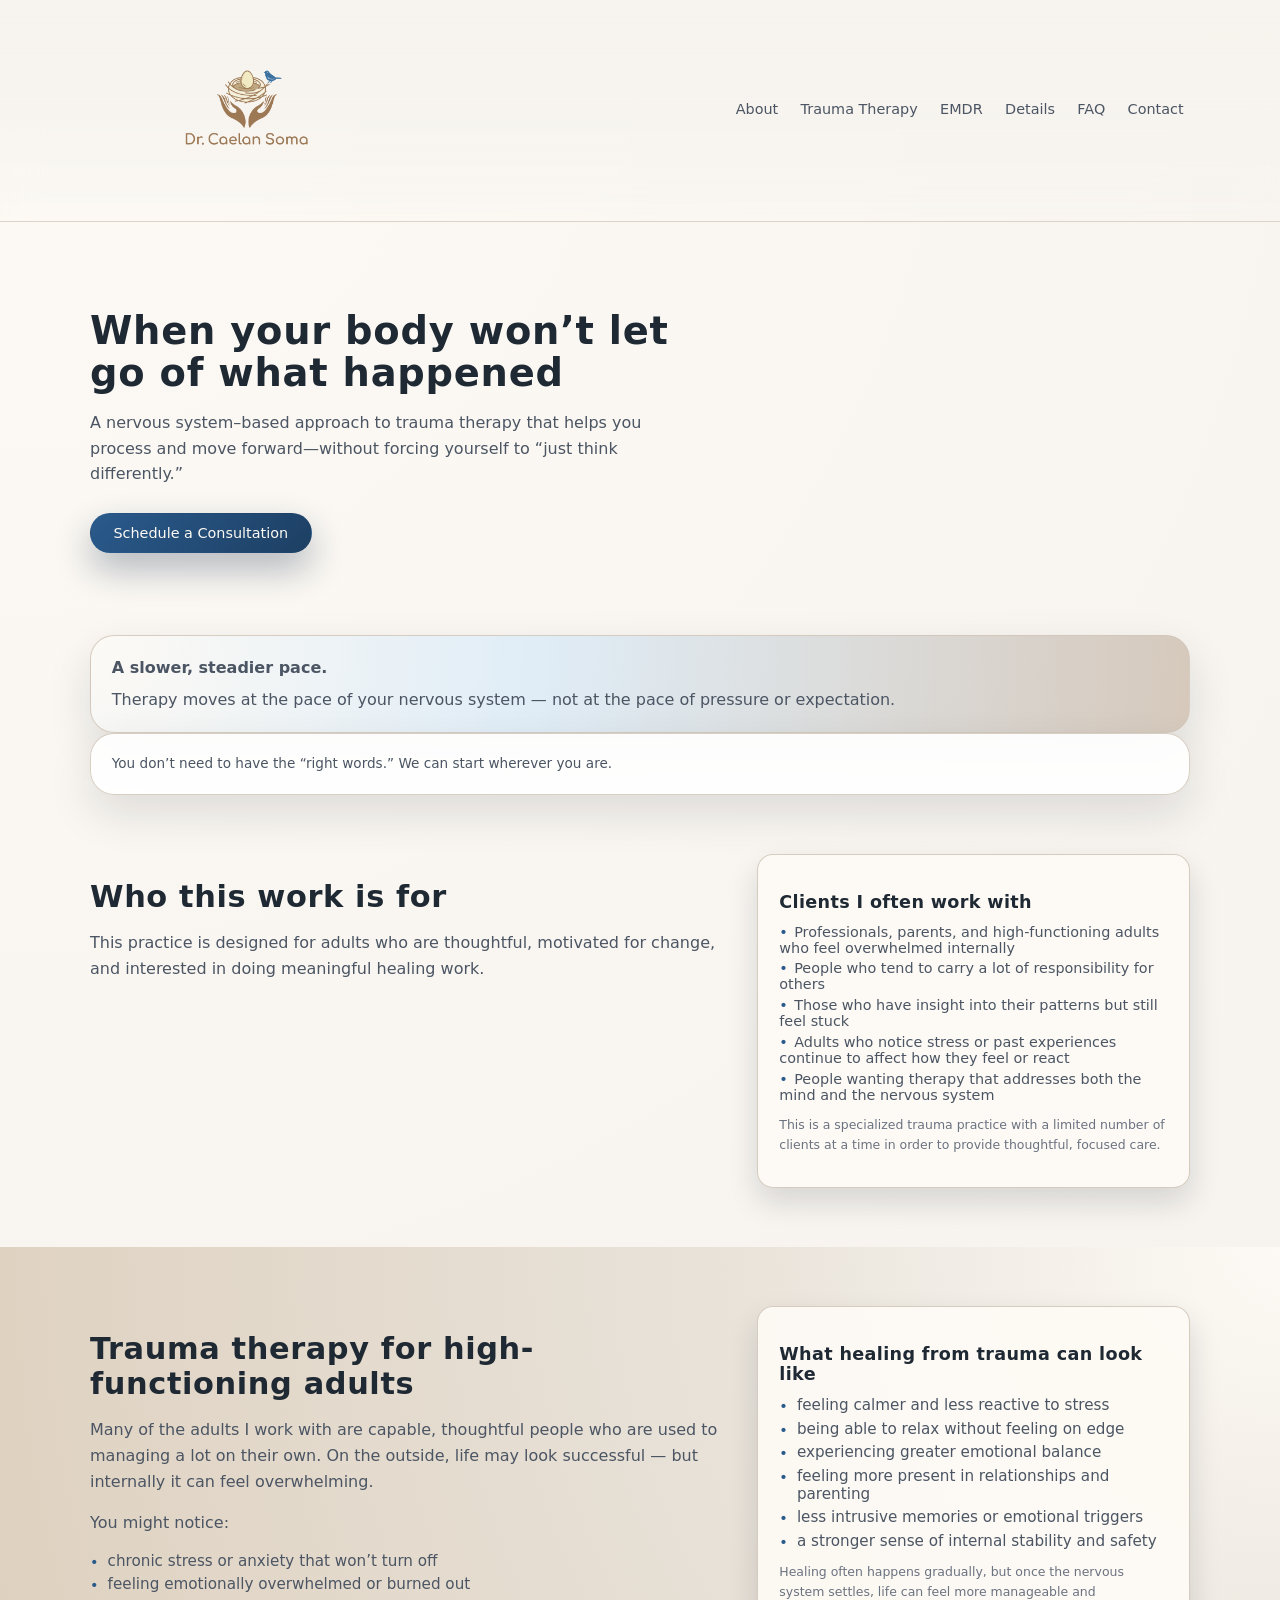
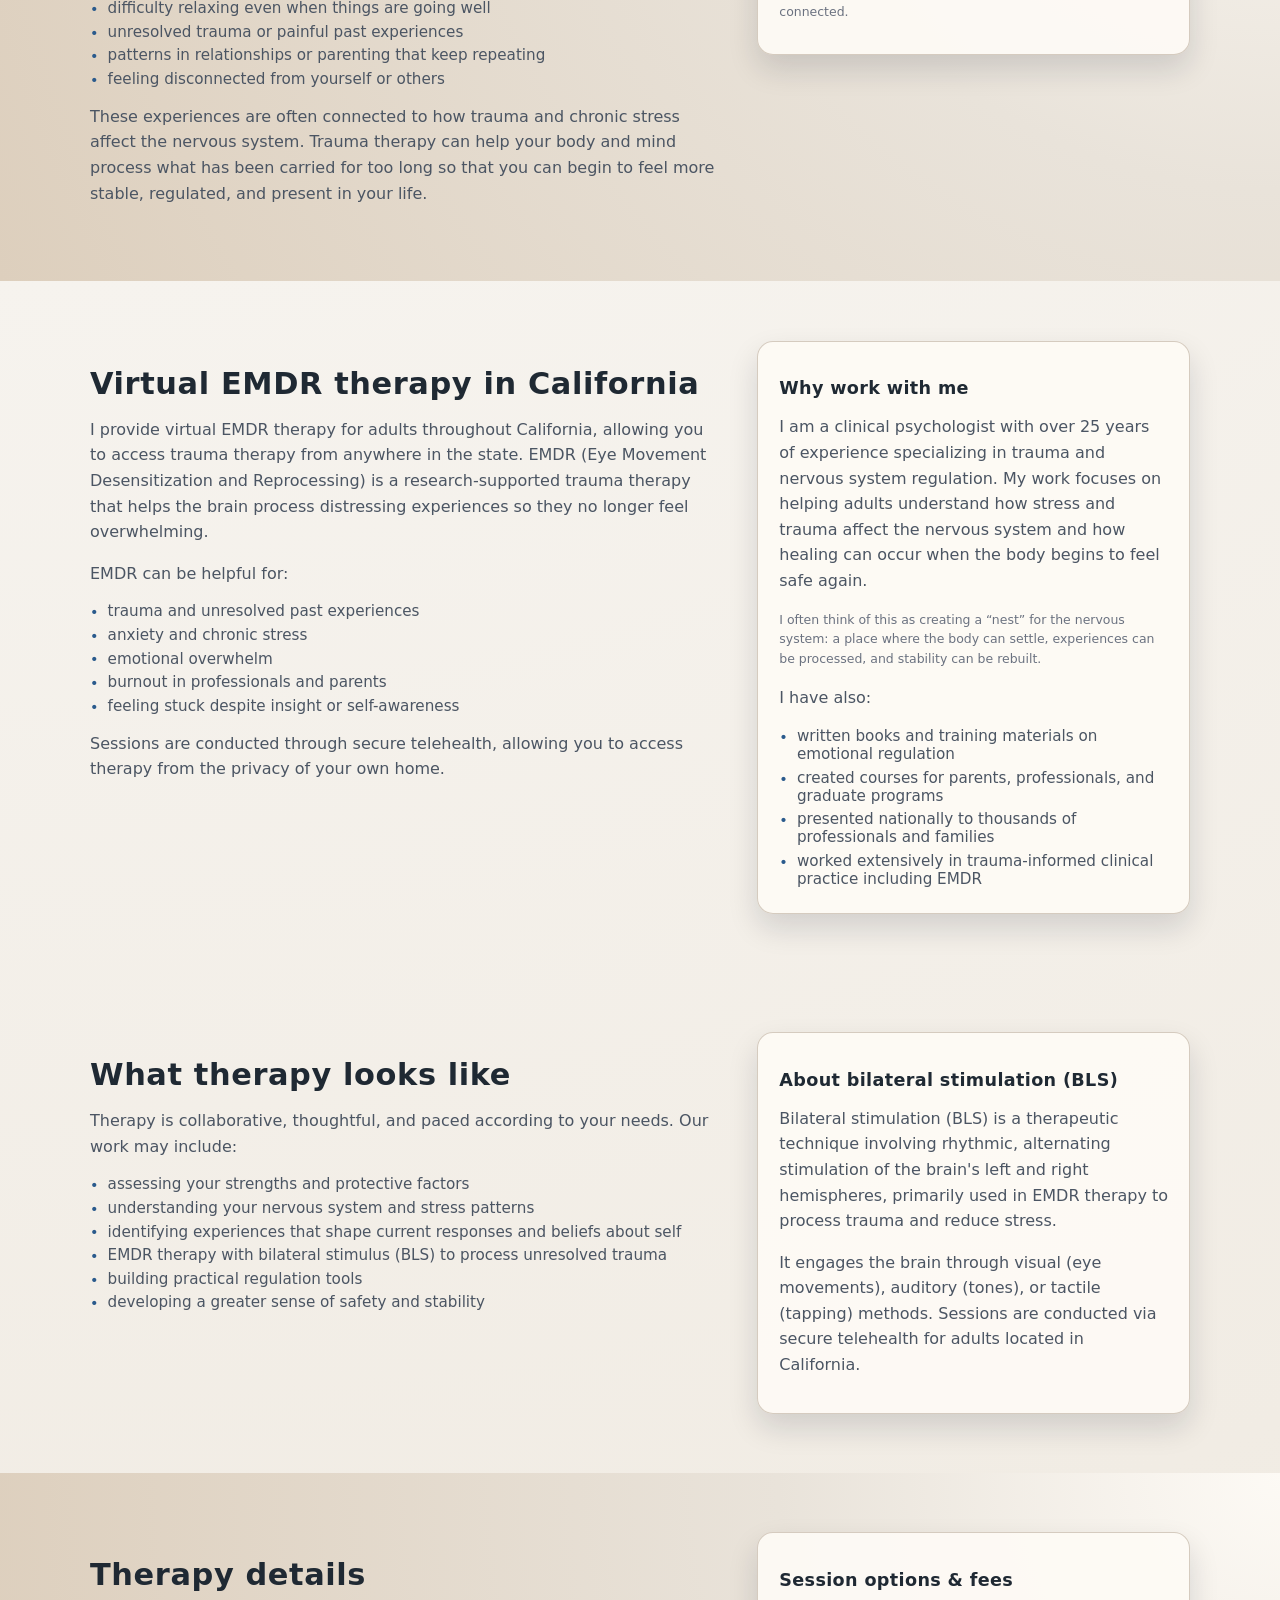
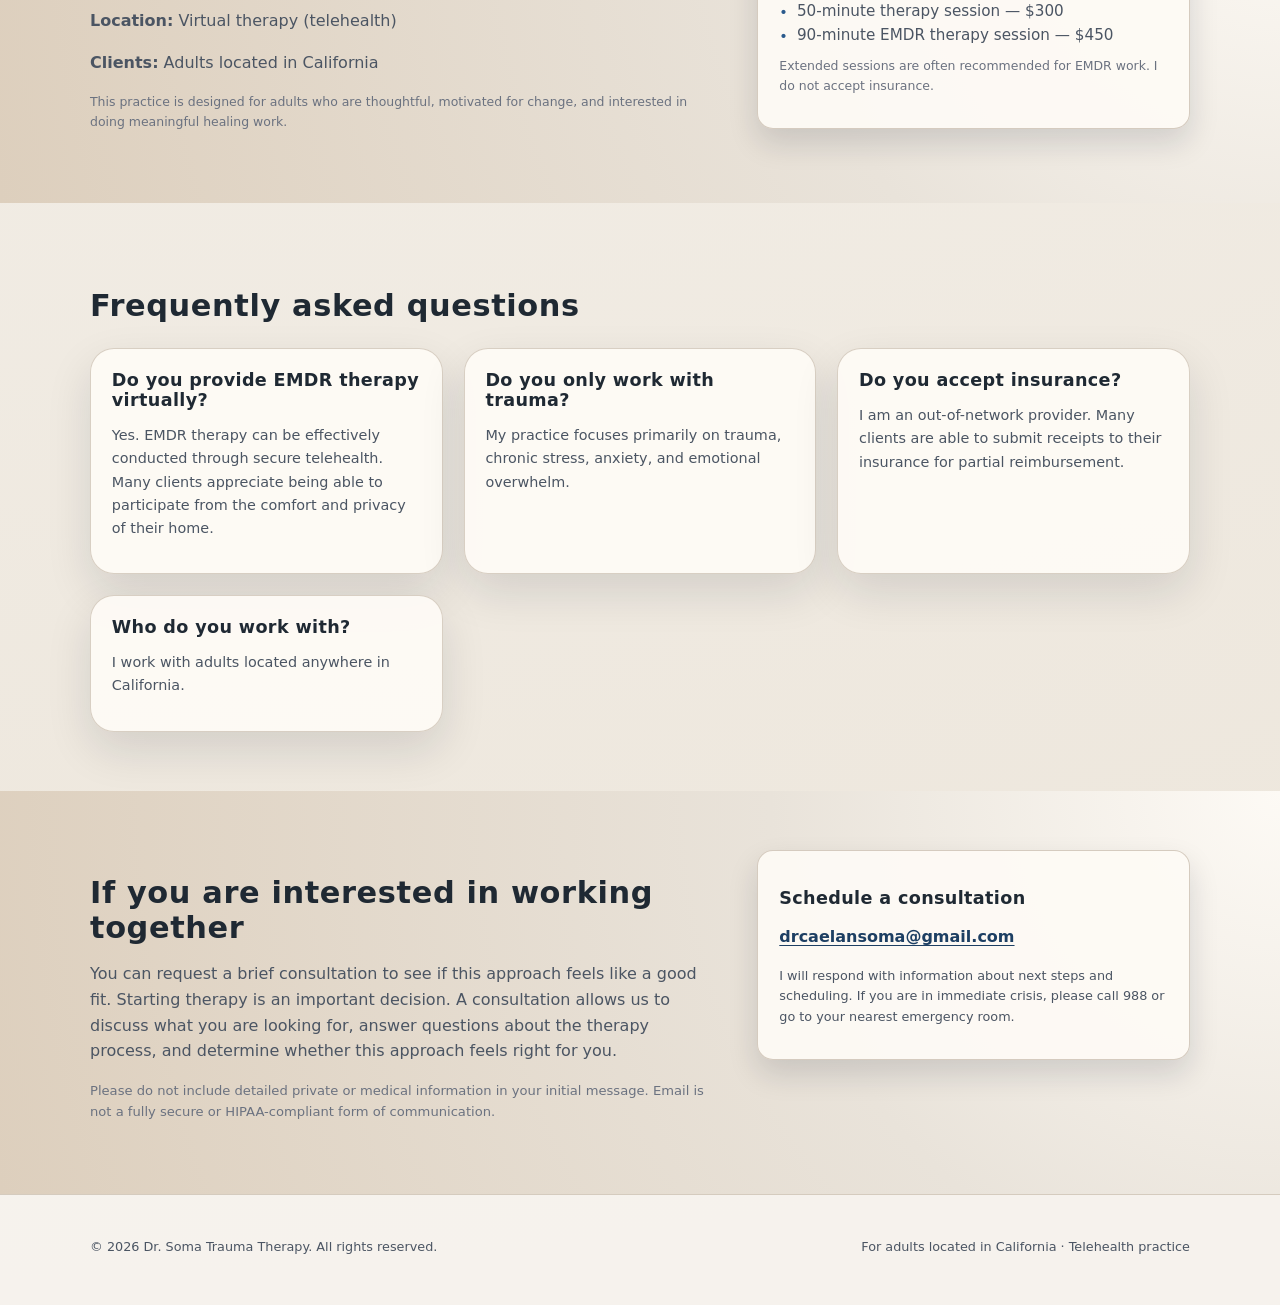
==== index.html @ 5861bd60 "Add files via upload" ====
<!DOCTYPE html>
<html lang="en">
  <head>
    <meta charset="UTF-8" />
    <meta name="viewport" content="width=device-width, initial-scale=1" />
    <!-- Google tag (gtag.js) -->
    <script async src="https://www.googletagmanager.com/gtag/js?id=AW-17926033047"></script>
    <script>
      window.dataLayer = window.dataLayer || [];
      function gtag(){dataLayer.push(arguments);}
      gtag('js', new Date());
      gtag('config', 'AW-17926033047');
    </script>
    <title>EMDR Therapy &amp; Trauma Therapy for Adults in California | Virtual EMDR Therapist</title>
    <meta
      name="description"
      content="Virtual EMDR and trauma therapy for adults in California. Helping overwhelmed professionals and parents regulate their nervous systems, process trauma, and rebuild safety and stability."
    />
    <link rel="stylesheet" href="styles.css" />
  </head>
  <body>
    <header class="site-header">
      <div class="container header-inner">
        <a href="#top" class="brand">
          <img src="logo.png" alt="Dr. Soma Trauma Therapy logo" class="brand-logo" />
        </a>
        <nav class="nav">
          <a href="#about">About</a>
          <a href="#trauma-therapy">Trauma Therapy</a>
          <a href="#emdr">EMDR</a>
          <a href="#details">Details</a>
          <a href="#faq">FAQ</a>
          <a href="#contact">Contact</a>
        </nav>
      </div>
    </header>

    <main>
      <section class="hero hero--above-fold" id="top">
        <div class="container hero-inner">
          <div class="hero-text">
            <h1>When your body won’t let go of what happened</h1>
            <p class="hero-body">
              A nervous system–based approach to trauma therapy that helps you process and move
              forward—without forcing yourself to “just think differently.”
            </p>
            <div class="hero-actions">
              <a href="#contact" class="button primary">Schedule a Consultation</a>
            </div>
          </div>
        </div>
      </section>

      <section class="hero-follow" aria-label="How we work together">
        <div class="container hero-follow-inner">
          <div class="card calm-card">
            <p class="card-title">A slower, steadier pace.</p>
            <p class="card-body">
              Therapy moves at the pace of your nervous system — not at the pace of pressure or
              expectation.
            </p>
          </div>
          <div class="card muted-card">
            <p class="card-body small">
              You don’t need to have the “right words.” We can start wherever you are.
            </p>
          </div>
        </div>
      </section>

      <section id="about" class="section">
        <div class="container two-column">
          <div>
            <h2>Who this work is for</h2>
            <p>
              This practice is designed for adults who are thoughtful, motivated for change, and
              interested in doing meaningful healing work.
            </p>
          </div>
          <div class="summary-card">
            <h3>Clients I often work with</h3>
            <ul>
              <li>Professionals, parents, and high-functioning adults who feel overwhelmed internally</li>
              <li>People who tend to carry a lot of responsibility for others</li>
              <li>Those who have insight into their patterns but still feel stuck</li>
              <li>Adults who notice stress or past experiences continue to affect how they feel or react</li>
              <li>People wanting therapy that addresses both the mind and the nervous system</li>
            </ul>
            <p class="note small">
              This is a specialized trauma practice with a limited number of clients at a time in
              order to provide thoughtful, focused care.
            </p>
          </div>
        </div>
      </section>

      <section id="trauma-therapy" class="section alt">
        <div class="container two-column">
          <div>
            <h2>Trauma therapy for high-functioning adults</h2>
            <p>
              Many of the adults I work with are capable, thoughtful people who are used to
              managing a lot on their own. On the outside, life may look successful — but
              internally it can feel overwhelming.
            </p>
            <p>You might notice:</p>
            <ul class="bulleted">
              <li>chronic stress or anxiety that won’t turn off</li>
              <li>feeling emotionally overwhelmed or burned out</li>
              <li>difficulty relaxing even when things are going well</li>
              <li>unresolved trauma or painful past experiences</li>
              <li>patterns in relationships or parenting that keep repeating</li>
              <li>feeling disconnected from yourself or others</li>
            </ul>
            <p>
              These experiences are often connected to how trauma and chronic stress affect the
              nervous system. Trauma therapy can help your body and mind process what has been
              carried for too long so that you can begin to feel more stable, regulated, and
              present in your life.
            </p>
          </div>
          <div class="summary-card">
            <h3>What healing from trauma can look like</h3>
            <ul class="bulleted">
              <li>feeling calmer and less reactive to stress</li>
              <li>being able to relax without feeling on edge</li>
              <li>experiencing greater emotional balance</li>
              <li>feeling more present in relationships and parenting</li>
              <li>less intrusive memories or emotional triggers</li>
              <li>a stronger sense of internal stability and safety</li>
            </ul>
            <p class="note small">
              Healing often happens gradually, but once the nervous system settles, life can feel
              more manageable and connected.
            </p>
          </div>
        </div>
      </section>

      <section id="emdr" class="section">
        <div class="container two-column">
          <div>
            <h2>Virtual EMDR therapy in California</h2>
            <p>
              I provide virtual EMDR therapy for adults throughout California, allowing you to
              access trauma therapy from anywhere in the state. EMDR (Eye Movement Desensitization
              and Reprocessing) is a research-supported trauma therapy that helps the brain process
              distressing experiences so they no longer feel overwhelming.
            </p>
            <p>EMDR can be helpful for:</p>
            <ul class="bulleted">
              <li>trauma and unresolved past experiences</li>
              <li>anxiety and chronic stress</li>
              <li>emotional overwhelm</li>
              <li>burnout in professionals and parents</li>
              <li>feeling stuck despite insight or self-awareness</li>
            </ul>
            <p>
              Sessions are conducted through secure telehealth, allowing you to access therapy from
              the privacy of your own home.
            </p>
          </div>
          <div class="summary-card">
            <h3>Why work with me</h3>
            <p>
              I am a clinical psychologist with over 25 years of experience specializing in trauma
              and nervous system regulation. My work focuses on helping adults understand how stress
              and trauma affect the nervous system and how healing can occur when the body begins
              to feel safe again.
            </p>
            <p class="note small">
              I often think of this as creating a “nest” for the nervous system: a place where the
              body can settle, experiences can be processed, and stability can be rebuilt.
            </p>
            <p>I have also:</p>
            <ul class="bulleted">
              <li>written books and training materials on emotional regulation</li>
              <li>created courses for parents, professionals, and graduate programs</li>
              <li>presented nationally to thousands of professionals and families</li>
              <li>worked extensively in trauma-informed clinical practice including EMDR</li>
            </ul>
          </div>
        </div>
      </section>

      <section class="section">
        <div class="container two-column">
          <div>
            <h2>What therapy looks like</h2>
            <p>
              Therapy is collaborative, thoughtful, and paced according to your needs. Our work may
              include:
            </p>
            <ul class="bulleted">
              <li>assessing your strengths and protective factors</li>
              <li>understanding your nervous system and stress patterns</li>
              <li>identifying experiences that shape current responses and beliefs about self</li>
              <li>EMDR therapy with bilateral stimulus (BLS) to process unresolved trauma</li>
              <li>building practical regulation tools</li>
              <li>developing a greater sense of safety and stability</li>
            </ul>
          </div>
          <div class="summary-card">
            <h3>About bilateral stimulation (BLS)</h3>
            <p>
              Bilateral stimulation (BLS) is a therapeutic technique involving rhythmic, alternating
              stimulation of the brain's left and right hemispheres, primarily used in EMDR therapy
              to process trauma and reduce stress.
            </p>
            <p>
              It engages the brain through visual (eye movements), auditory (tones), or tactile
              (tapping) methods. Sessions are conducted via secure telehealth for adults located in
              California.
            </p>
          </div>
        </div>
      </section>

      <section id="details" class="section alt">
        <div class="container two-column">
          <div>
            <h2>Therapy details</h2>
            <p><strong>Location:</strong> Virtual therapy (telehealth)</p>
            <p><strong>Clients:</strong> Adults located in California</p>
            <p class="note small">
              This practice is designed for adults who are thoughtful, motivated for change, and
              interested in doing meaningful healing work.
            </p>
          </div>
          <div class="summary-card">
            <h3>Session options &amp; fees</h3>
            <ul class="bulleted">
              <li>50-minute therapy session — $300</li>
              <li>90-minute EMDR therapy session — $450</li>
            </ul>
            <p class="note small">
              Extended sessions are often recommended for EMDR work. I do not accept insurance.
            </p>
          </div>
        </div>
      </section>

      <section id="faq" class="section">
        <div class="container">
          <h2>Frequently asked questions</h2>
          <div class="cards">
            <article class="card service-card">
              <h3>Do you provide EMDR therapy virtually?</h3>
              <p>
                Yes. EMDR therapy can be effectively conducted through secure telehealth. Many
                clients appreciate being able to participate from the comfort and privacy of
                their home.
              </p>
            </article>
            <article class="card service-card">
              <h3>Do you only work with trauma?</h3>
              <p>
                My practice focuses primarily on trauma, chronic stress, anxiety, and emotional
                overwhelm.
              </p>
            </article>
            <article class="card service-card">
              <h3>Do you accept insurance?</h3>
              <p>
                I am an out-of-network provider. Many clients are able to submit receipts to
                their insurance for partial reimbursement.
              </p>
            </article>
            <article class="card service-card">
              <h3>Who do you work with?</h3>
              <p>
                I work with adults located anywhere in California.
              </p>
            </article>
          </div>
        </div>
      </section>

      <section id="contact" class="section alt">
        <div class="container two-column">
          <div>
            <h2>If you are interested in working together</h2>
            <p>
              You can request a brief consultation to see if this approach feels like a good fit.
              Starting therapy is an important decision. A consultation allows us to discuss what
              you are looking for, answer questions about the therapy process, and determine
              whether this approach feels right for you.
            </p>
            <p class="note">
              Please do not include detailed private or medical information in your initial
              message. Email is not a fully secure or HIPAA-compliant form of communication.
            </p>
          </div>
          <div class="contact-card">
            <h3>Schedule a consultation</h3>
            <p class="contact-email">
              <a href="mailto:drcaelansoma@gmail.com">drcaelansoma@gmail.com</a>
            </p>
            <p class="small">
              I will respond with information about next steps and scheduling. If you are in
              immediate crisis, please call 988 or go to your nearest emergency room.
            </p>
          </div>
        </div>
      </section>
    </main>

    <footer class="site-footer">
      <div class="container footer-inner">
        <p class="small">&copy; <span id="year"></span> Dr. Soma Trauma Therapy. All rights reserved.</p>
        <p class="small">For adults located in California · Telehealth practice</p>
      </div>
    </footer>

    <script>
      const yearSpan = document.getElementById("year");
      if (yearSpan) {
        yearSpan.textContent = new Date().getFullYear();
      }
    </script>
  </body>
</html>
---- styles.css ----
:root {
  --bg: #f6f3ee;
  --bg-alt: #e9e3da;
  --card: #ffffff;
  --text: #1f2933;
  --muted-text: #4b5563;
  --accent: #2a5a8c;
  --accent-soft: #e0edf7;
  --accent-dark: #1d3f63;
  --border-soft: #d2c7ba;
  --brown: #8b5e3c;
  --cream: #fdfaf5;
  --shadow-soft: 0 18px 45px rgba(15, 23, 42, 0.12);
  --radius-lg: 24px;
  --radius-md: 16px;
  --radius-pill: 999px;
}

*,
*::before,
*::after {
  box-sizing: border-box;
}

body {
  margin: 0;
  font-family: system-ui, -apple-system, BlinkMacSystemFont, "SF Pro Text", "Segoe UI",
    sans-serif;
  background: radial-gradient(circle at top left, #fdfaf5 0, #f6f3ee 40%, #ece5da 100%);
  color: var(--text);
  -webkit-font-smoothing: antialiased;
}

a {
  color: inherit;
  text-decoration: none;
}

p {
  line-height: 1.6;
  color: var(--muted-text);
}

h1,
h2,
h3 {
  font-family: system-ui, -apple-system, BlinkMacSystemFont, "SF Pro Display", "Segoe UI",
    sans-serif;
  letter-spacing: 0.02em;
  color: var(--text);
}

h1 {
  font-size: clamp(2.4rem, 3vw, 3.1rem);
  line-height: 1.1;
  margin: 0 0 1rem;
}

h2 {
  font-size: 1.9rem;
  margin-bottom: 1rem;
}

h3 {
  font-size: 1.1rem;
  margin-bottom: 0.75rem;
}

.container {
  width: min(1100px, 92vw);
  margin: 0 auto;
}

.site-header {
  position: sticky;
  top: 0;
  z-index: 10;
  backdrop-filter: blur(18px);
  background: linear-gradient(
    to bottom,
    rgba(246, 243, 238, 0.96),
    rgba(246, 243, 238, 0.88),
    transparent
  );
  border-bottom: 1px solid rgba(210, 199, 186, 0.7);
}

.header-inner {
  display: flex;
  align-items: center;
  justify-content: space-between;
  padding: 0.6rem 0.4rem 0.7rem;
}

.brand {
  display: inline-flex;
  align-items: center;
  gap: 0.7rem;
}

.brand-logo {
  height: 200px;
  width: auto;
  display: block;
  object-fit: contain;
}

.nav {
  display: flex;
  gap: 1.4rem;
  font-size: 0.9rem;
}

.nav a {
  position: relative;
  padding-bottom: 0.1rem;
  color: var(--muted-text);
}

.nav a::after {
  content: "";
  position: absolute;
  left: 0;
  bottom: 0;
  width: 0;
  height: 1px;
  background: var(--accent-dark);
  transition: width 0.18s ease-out;
}

.nav a:hover::after {
  width: 100%;
}

.hero {
  padding: 5.5rem 0 4.5rem;
}

.hero-inner {
  display: grid;
  grid-template-columns: minmax(0, 1.4fr) minmax(0, 1fr);
  gap: 2.8rem;
  align-items: center;
}

.eyebrow {
  text-transform: uppercase;
  letter-spacing: 0.18em;
  font-size: 0.72rem;
  color: var(--brown);
  margin-bottom: 0.7rem;
}

.hero-body {
  margin-top: 0.3rem;
}

.hero-actions {
  display: flex;
  flex-wrap: wrap;
  gap: 0.9rem;
  margin: 1.6rem 0 0.6rem;
}

.button {
  display: inline-flex;
  align-items: center;
  justify-content: center;
  padding: 0.7rem 1.4rem;
  border-radius: var(--radius-pill);
  font-size: 0.9rem;
  border: 1px solid transparent;
  cursor: pointer;
  transition: transform 0.12s ease-out, box-shadow 0.12s ease-out, background 0.15s ease-out,
    border-color 0.15s ease-out;
  text-decoration: none;
  white-space: nowrap;
}

.button.primary {
  background: linear-gradient(135deg, var(--accent), var(--accent-dark));
  color: #fdfaf5;
  box-shadow: 0 16px 35px rgba(21, 45, 75, 0.32);
}

.button.ghost {
  background: rgba(253, 250, 245, 0.7);
  border-color: rgba(210, 199, 186, 0.9);
  color: var(--text);
}

.button:hover {
  transform: translateY(-1px);
  box-shadow: 0 20px 40px rgba(15, 23, 42, 0.18);
}

.button.ghost:hover {
  background: #fdfaf5;
}

.note {
  font-size: 0.82rem;
  color: #6b7280;
}

.note.small {
  font-size: 0.78rem;
}

.hero-panel {
  display: flex;
  flex-direction: column;
  gap: 1.1rem;
}

.card {
  background: var(--card);
  border-radius: var(--radius-lg);
  padding: 1.2rem 1.3rem;
  border: 1px solid rgba(210, 199, 186, 0.85);
  box-shadow: var(--shadow-soft);
}

.calm-card {
  background: radial-gradient(circle at 0 0, #fdfaf5 0, #e0edf7 40%, #d6c9bc 100%);
}

.muted-card {
  background: rgba(255, 255, 255, 0.9);
}

.card-title {
  font-weight: 600;
  margin: 0 0 0.4rem;
}

.card-body {
  margin: 0;
}

.card-body.small {
  font-size: 0.85rem;
}

.section {
  padding: 3.7rem 0;
}

.section.alt {
  background: radial-gradient(circle at top right, #fdfaf5 0, #e9e3da 38%, #ddcfbd 100%);
}

.two-column {
  display: grid;
  grid-template-columns: minmax(0, 1.6fr) minmax(0, 1.1fr);
  gap: 2.4rem;
  align-items: flex-start;
}

.summary-card,
.contact-card {
  background: rgba(253, 250, 245, 0.95);
  border-radius: var(--radius-md);
  padding: 1.2rem 1.3rem;
  border: 1px solid rgba(210, 199, 186, 0.9);
  box-shadow: 0 14px 30px rgba(15, 23, 42, 0.14);
}

.summary-card ul {
  list-style: none;
  padding-left: 0;
  margin: 0.5rem 0 0;
}

.summary-card li::before {
  content: "•";
  color: var(--accent);
  margin-right: 0.4rem;
}

.summary-card li {
  font-size: 0.9rem;
  color: var(--muted-text);
  margin-bottom: 0.3rem;
}

.bulleted {
  list-style: none;
  padding-left: 0;
  margin: 0.5rem 0 0.5rem;
}

.bulleted li {
  position: relative;
  padding-left: 1.1rem;
  font-size: 0.95rem;
  color: var(--muted-text);
  margin-bottom: 0.35rem;
}

.bulleted li::before {
  content: "•";
  position: absolute;
  left: 0;
  top: 0.12rem;
  font-size: 0.9rem;
  color: var(--accent);
}

.cards {
  display: grid;
  grid-template-columns: repeat(3, minmax(0, 1fr));
  gap: 1.3rem;
  margin-top: 1.6rem;
}

.service-card {
  background: rgba(253, 250, 245, 0.96);
}

.service-card h3 {
  margin-top: 0.1rem;
}

.service-card p {
  font-size: 0.9rem;
}

.contact-email a {
  color: var(--accent-dark);
  font-weight: 600;
  text-decoration: underline;
  text-decoration-thickness: 1px;
  text-underline-offset: 3px;
}

.site-footer {
  padding: 1.8rem 0 2.2rem;
  border-top: 1px solid rgba(210, 199, 186, 0.9);
  background: rgba(246, 243, 238, 0.98);
}

.footer-inner {
  display: flex;
  flex-wrap: wrap;
  gap: 0.6rem 1.4rem;
  align-items: center;
  justify-content: space-between;
}

.small {
  font-size: 0.8rem;
}

@media (max-width: 900px) {
  .hero-inner,
  .two-column {
    grid-template-columns: minmax(0, 1fr);
  }

  .hero {
    padding-top: 4.2rem;
  }

  .hero-panel {
    order: -1;
  }

  .header-inner {
    flex-direction: column;
    align-items: flex-start;
    gap: 0.5rem;
    padding-inline: 0.4rem;
  }

  .nav {
    gap: 1rem;
    flex-wrap: wrap;
    font-size: 0.85rem;
  }

  .cards {
    grid-template-columns: minmax(0, 1fr);
  }
}

@media (max-width: 600px) {
  .hero-actions {
    flex-direction: column;
    align-items: stretch;
  }

  .button {
    width: 100%;
  }
}
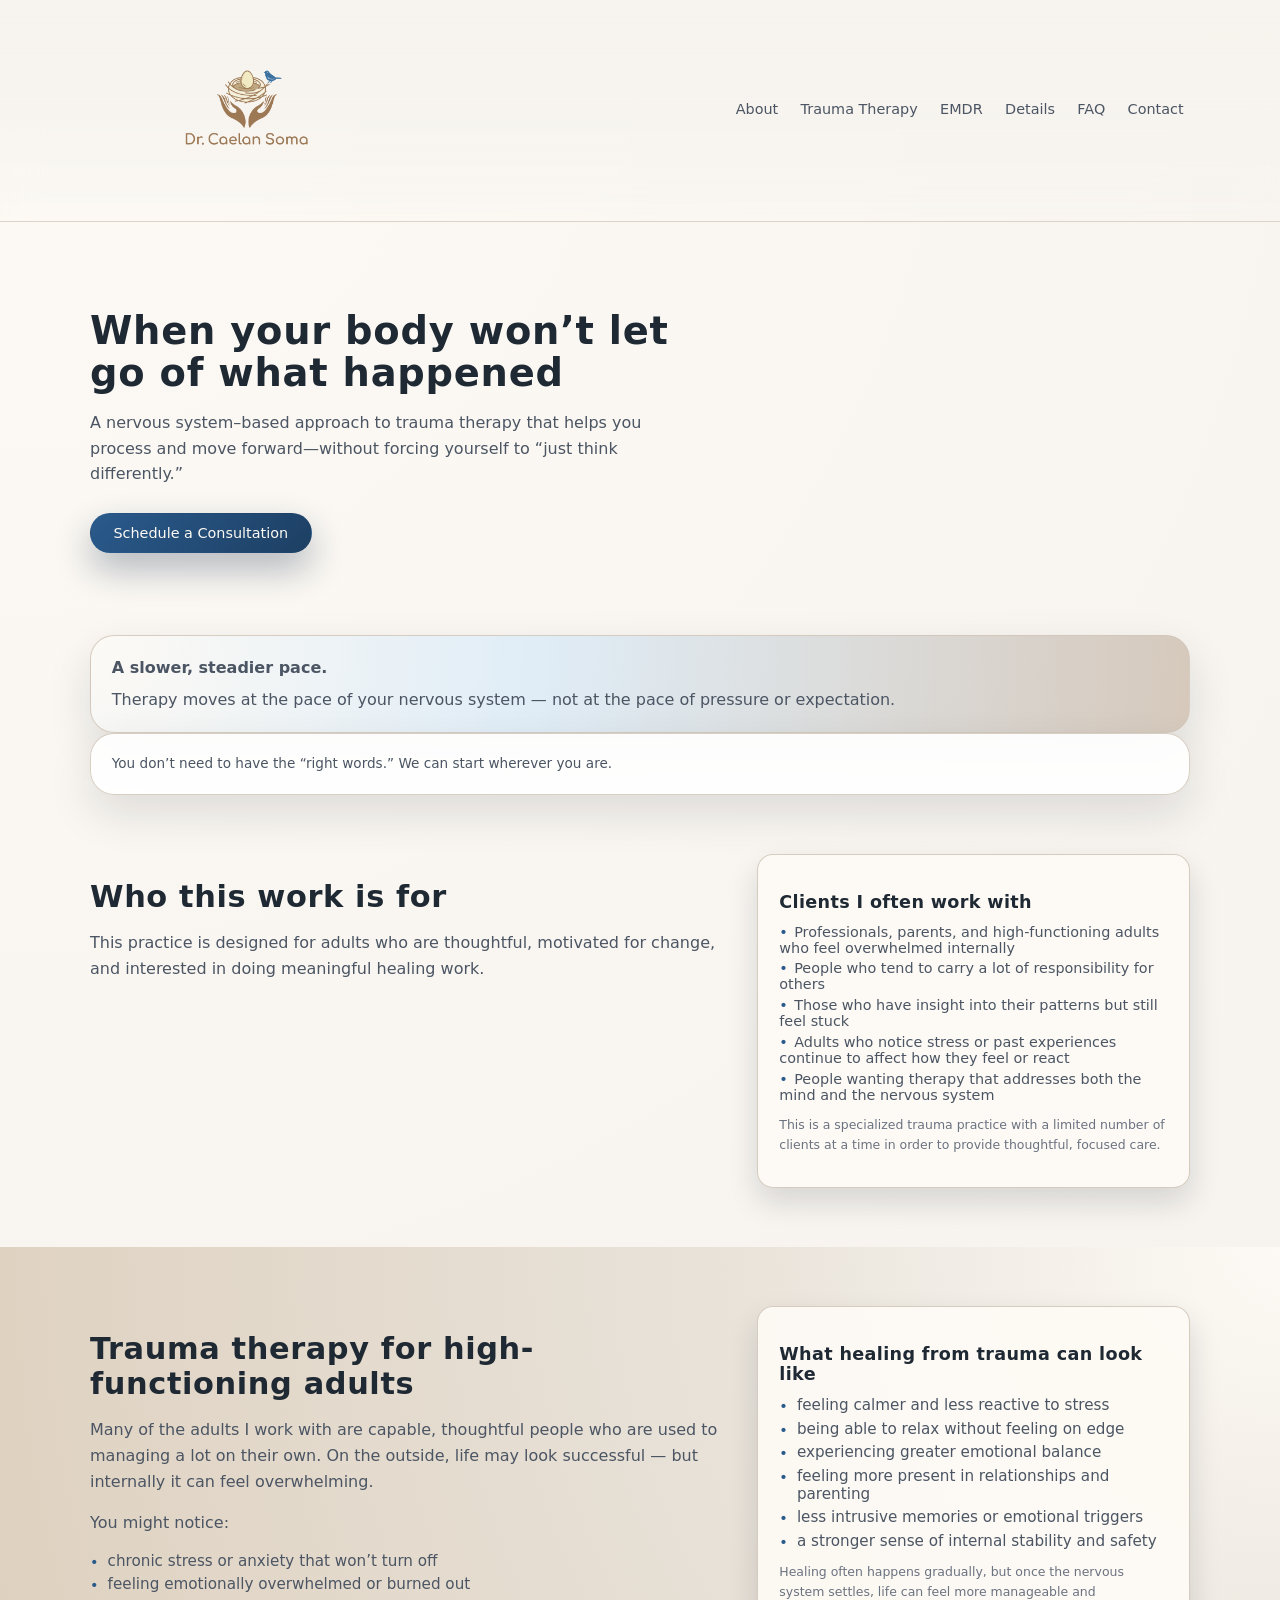
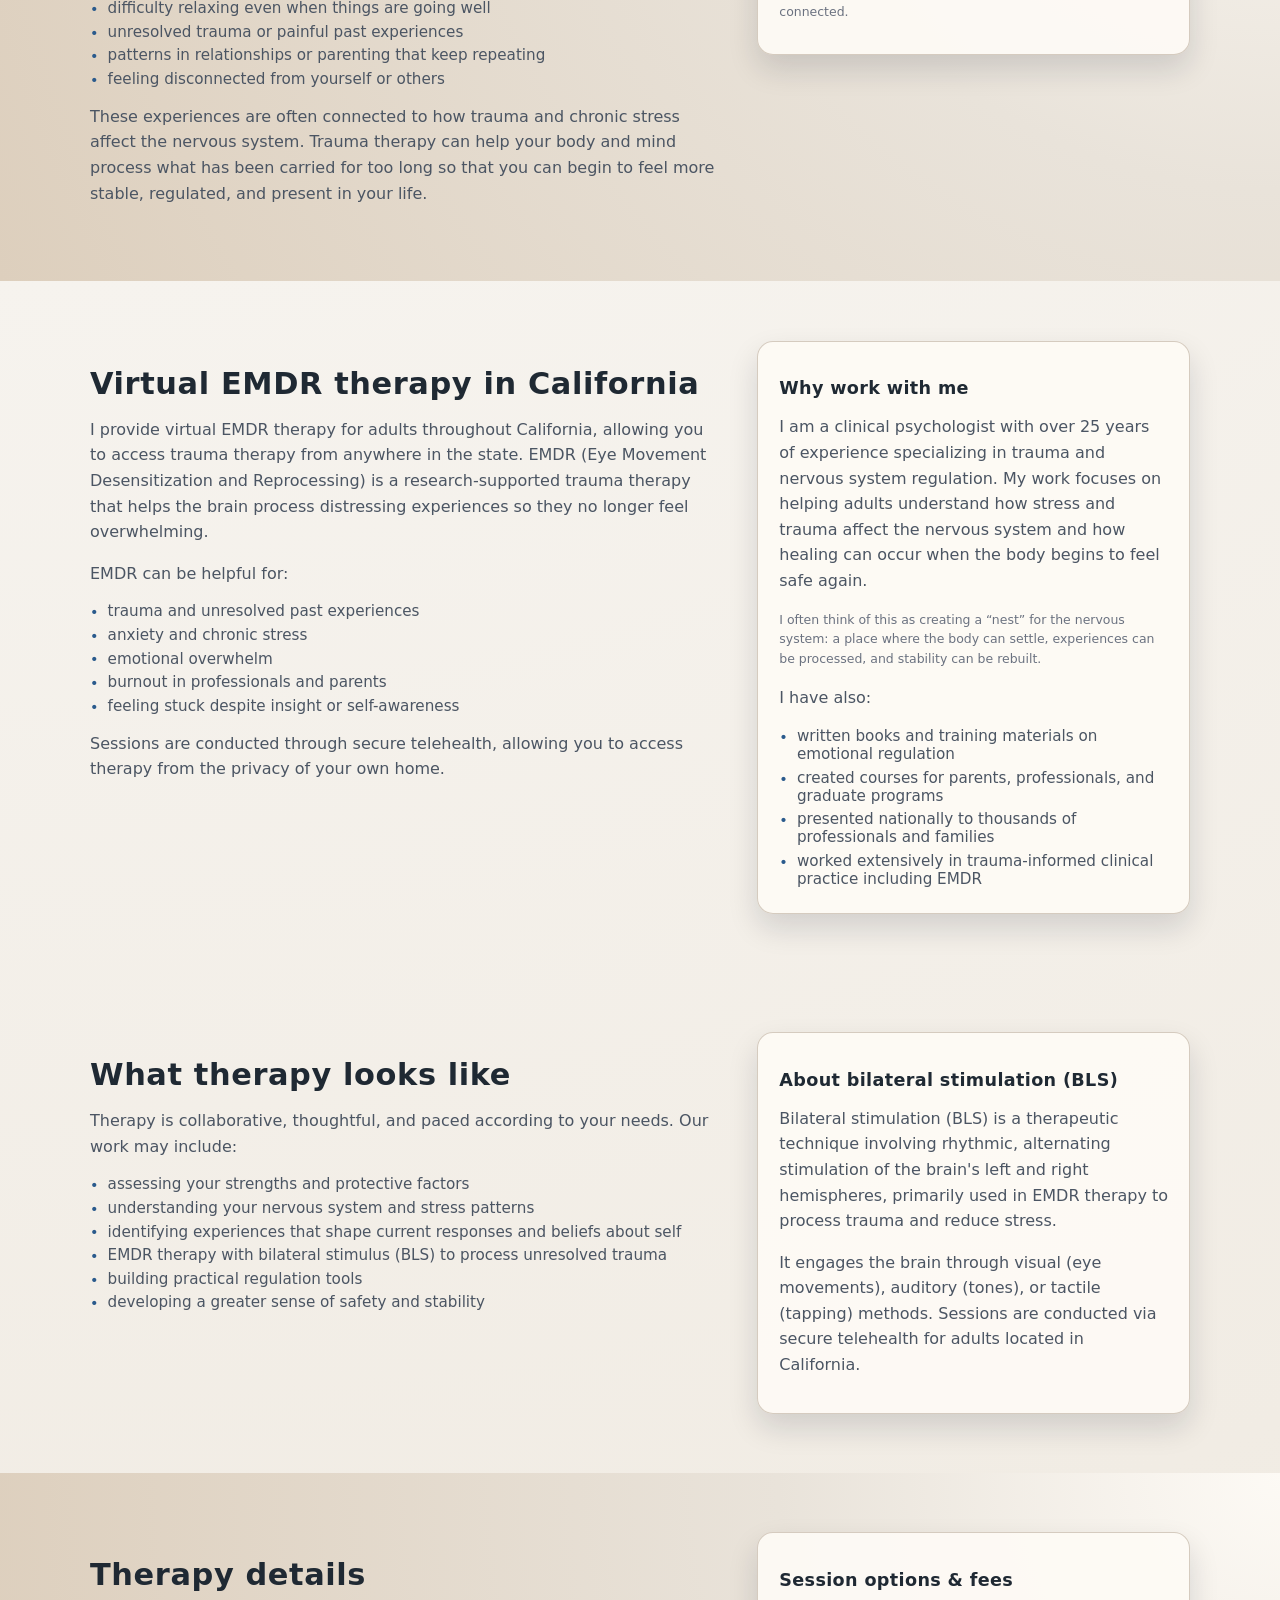
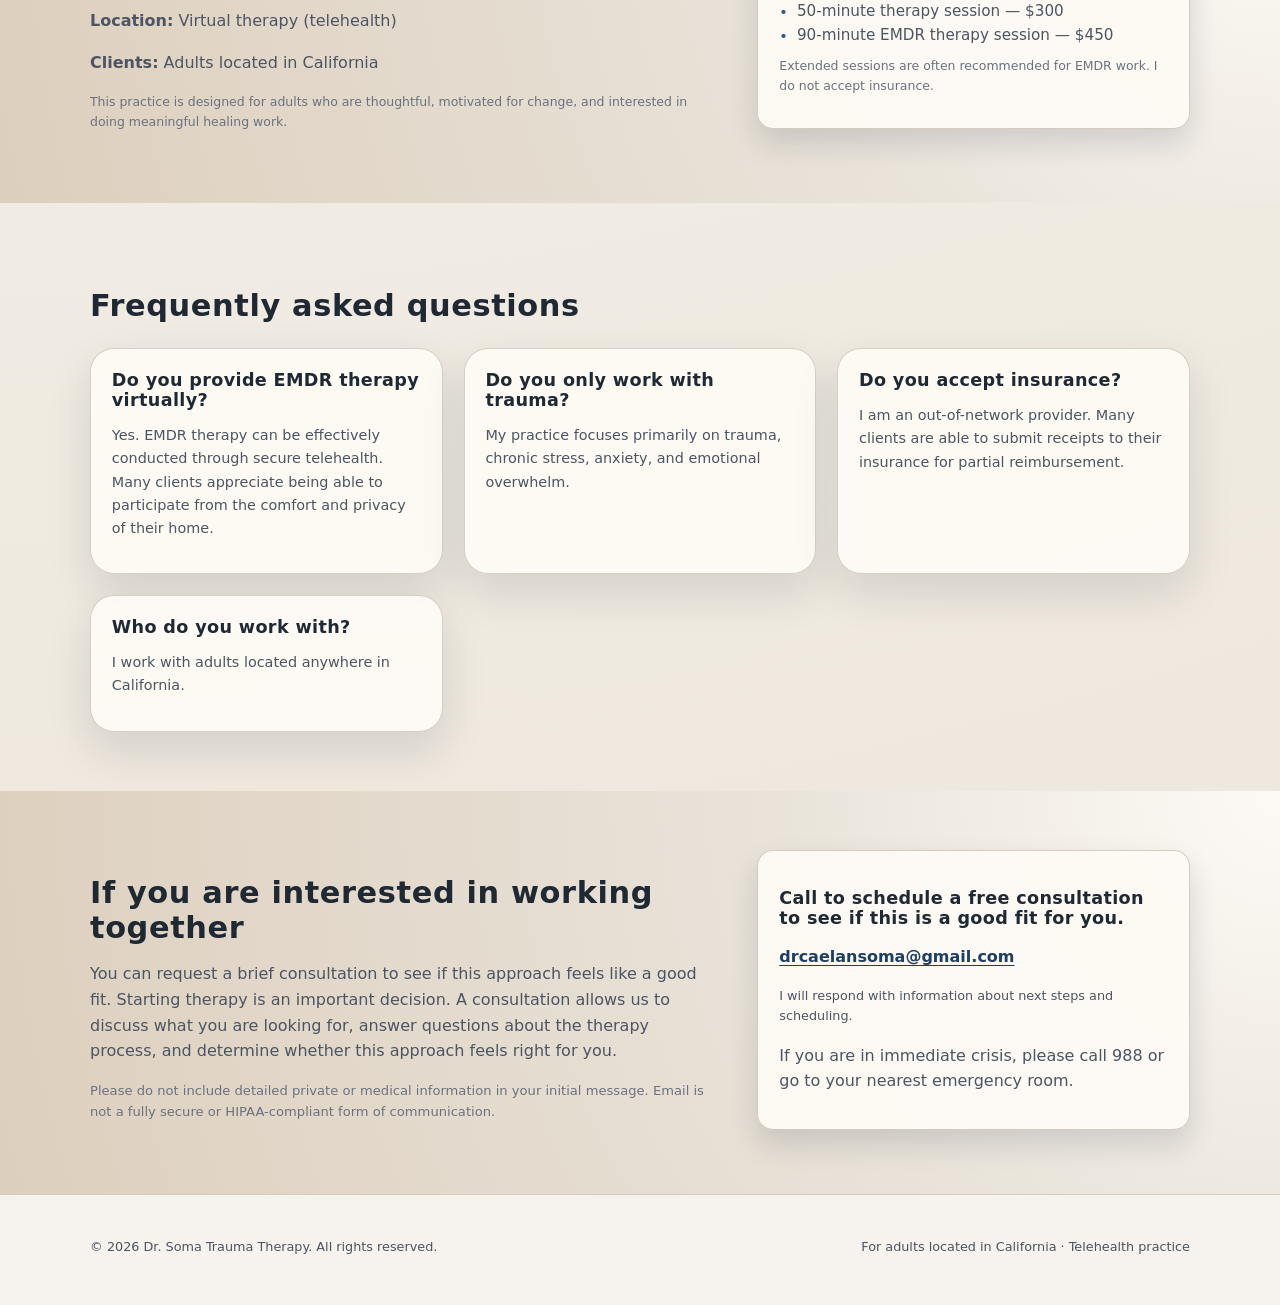
==== commit b2fab094: "Add files via upload" ====
--- a/index.html
+++ b/index.html
@@ -292,13 +292,13 @@
             </p>
           </div>
           <div class="contact-card">
-            <h3>Schedule a consultation</h3>
+            <h3>Call to schedule a free consultation to see if this is a good fit for you.</h3>
             <p class="contact-email">
               <a href="mailto:drcaelansoma@gmail.com">drcaelansoma@gmail.com</a>
             </p>
-            <p class="small">
-              I will respond with information about next steps and scheduling. If you are in
-              immediate crisis, please call 988 or go to your nearest emergency room.
+            <p class="small">I will respond with information about next steps and scheduling.</p>
+            <p class="contact-crisis">
+              If you are in immediate crisis, please call 988 or go to your nearest emergency room.
             </p>
           </div>
         </div>
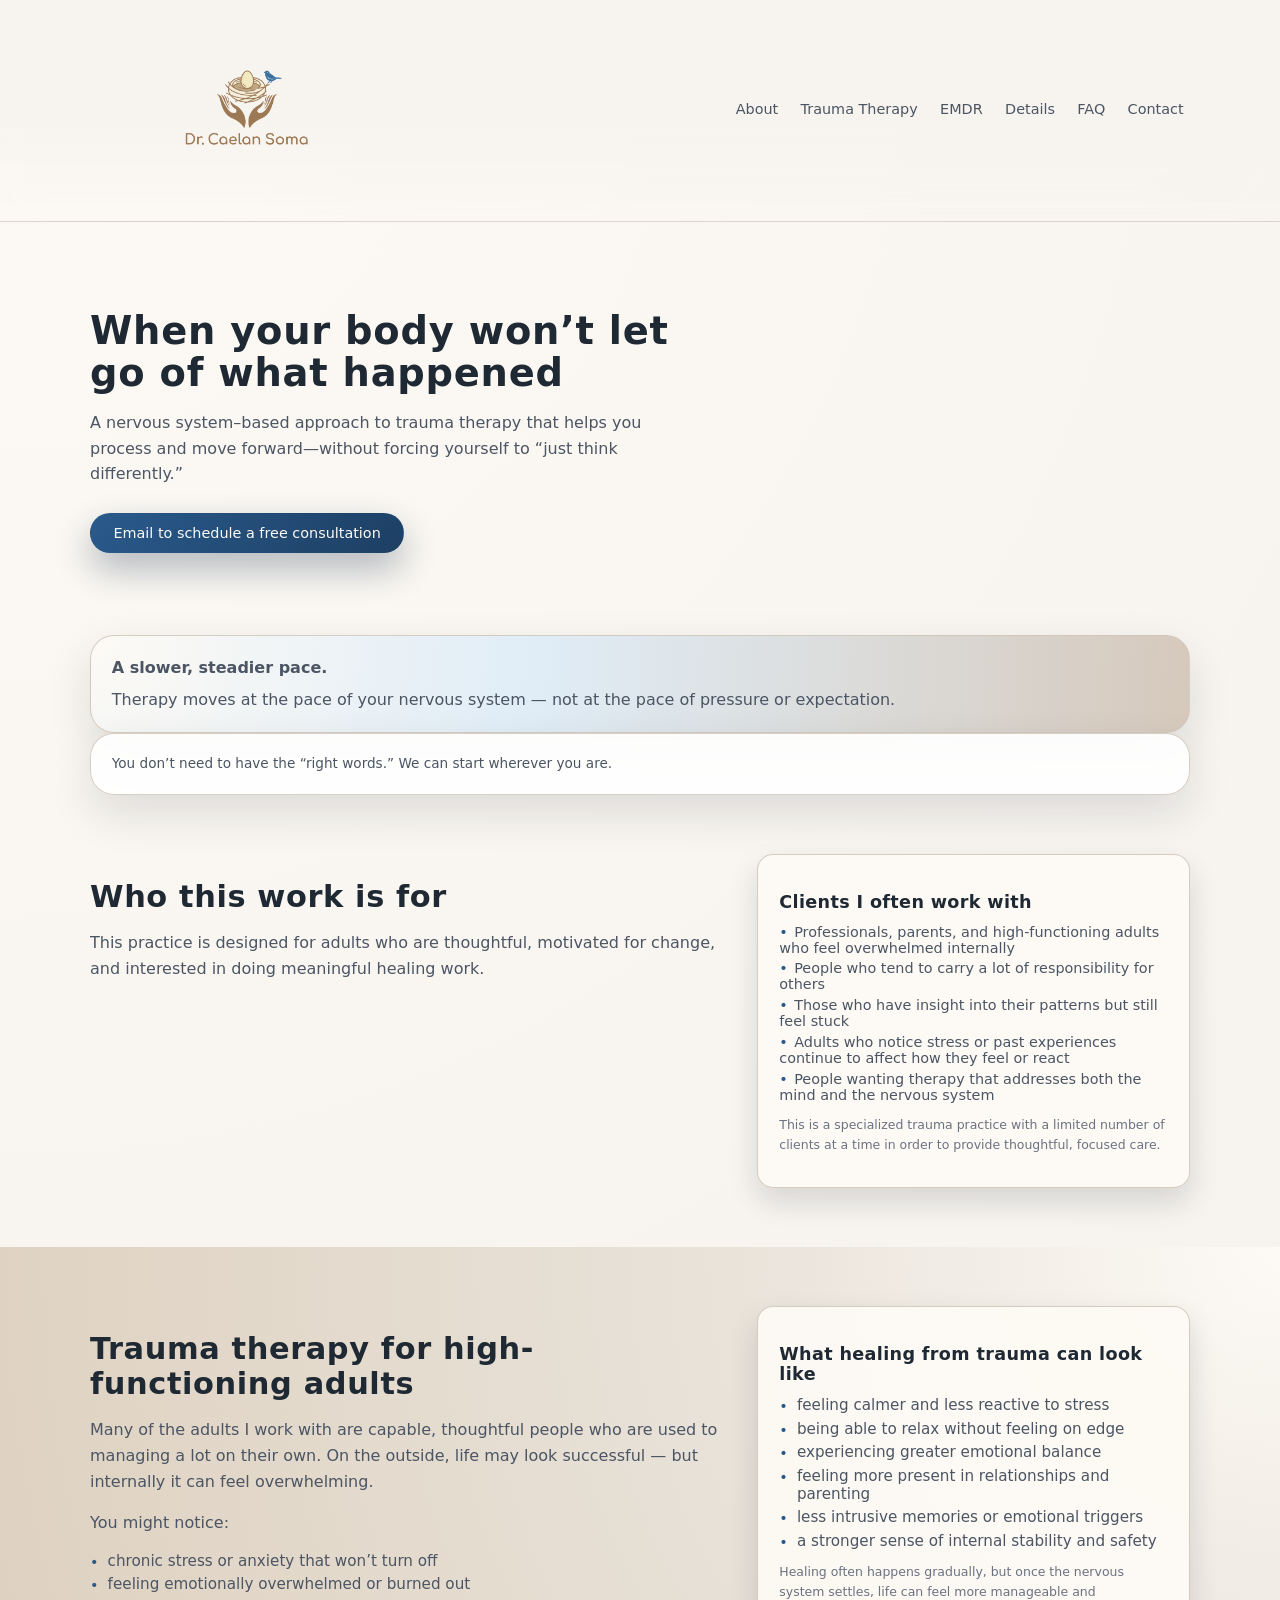
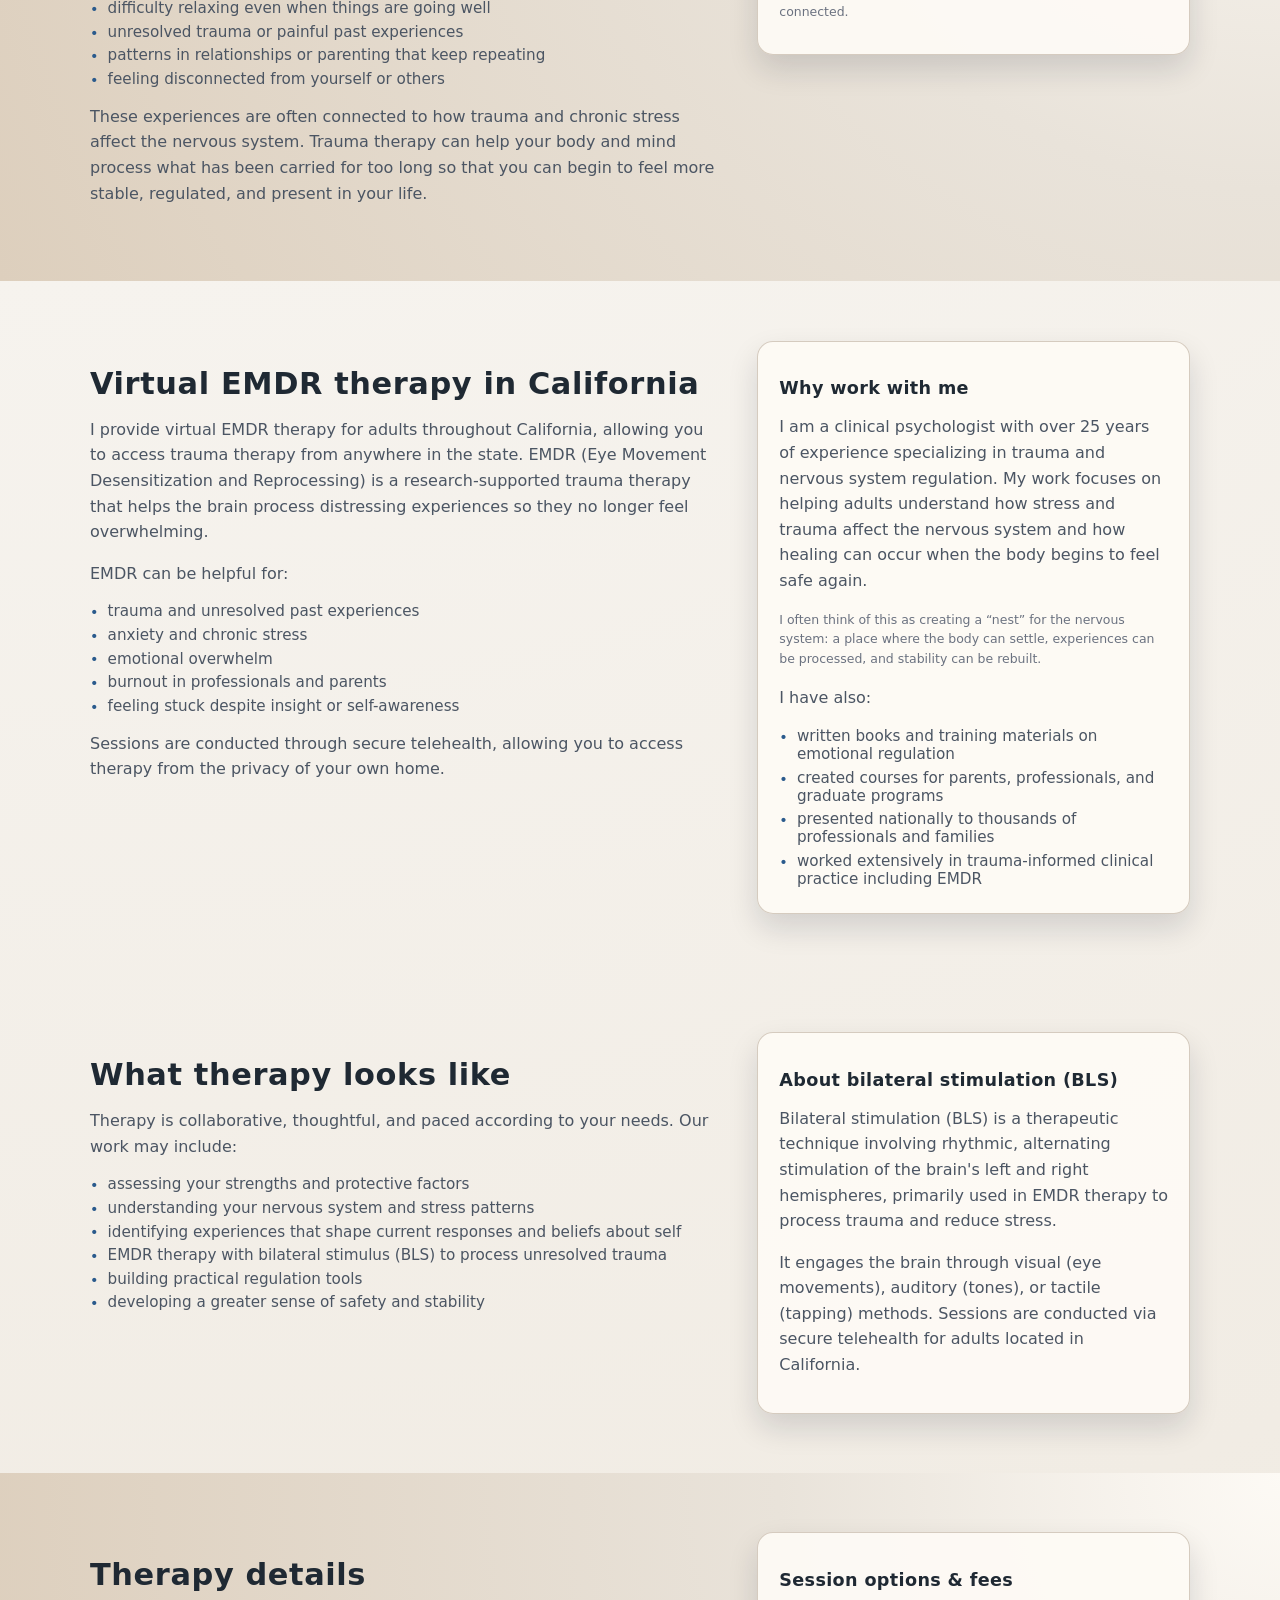
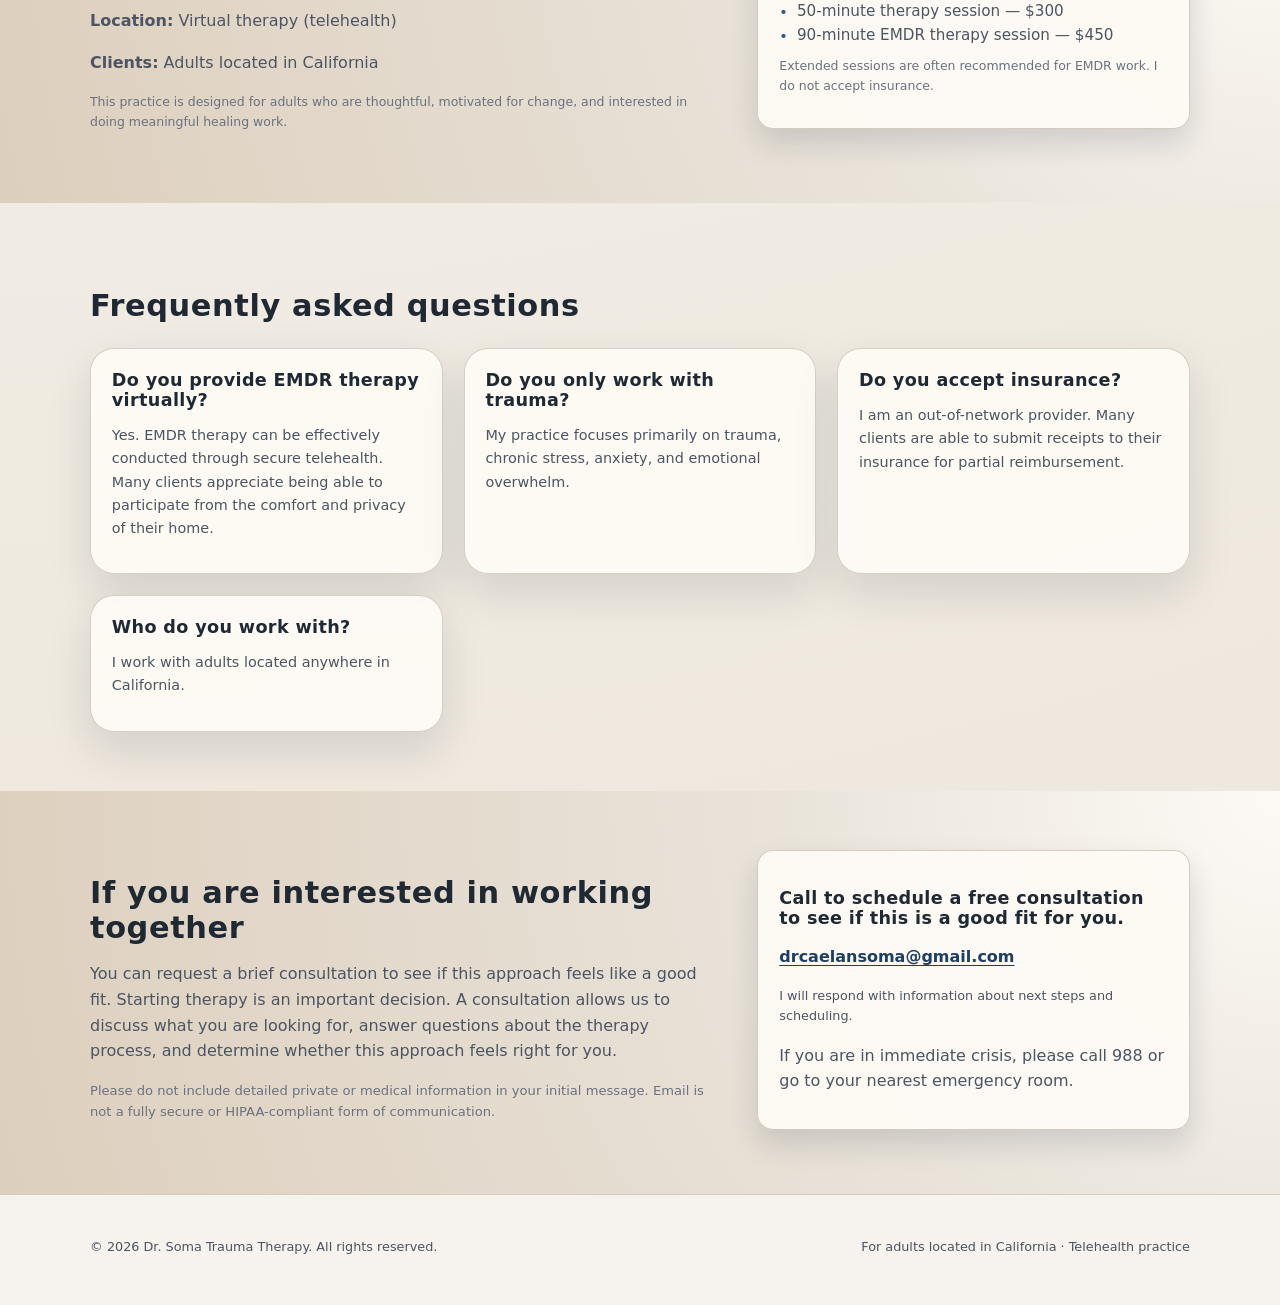
==== commit 9e5bd448: "Add files via upload" ====
--- a/index.html
+++ b/index.html
@@ -45,7 +45,7 @@
               forward—without forcing yourself to “just think differently.”
             </p>
             <div class="hero-actions">
-              <a href="#contact" class="button primary">Schedule a Consultation</a>
+              <a href="mailto:drcaelansoma@gmail.com" class="button primary">Email to schedule a free consultation</a>
             </div>
           </div>
         </div>
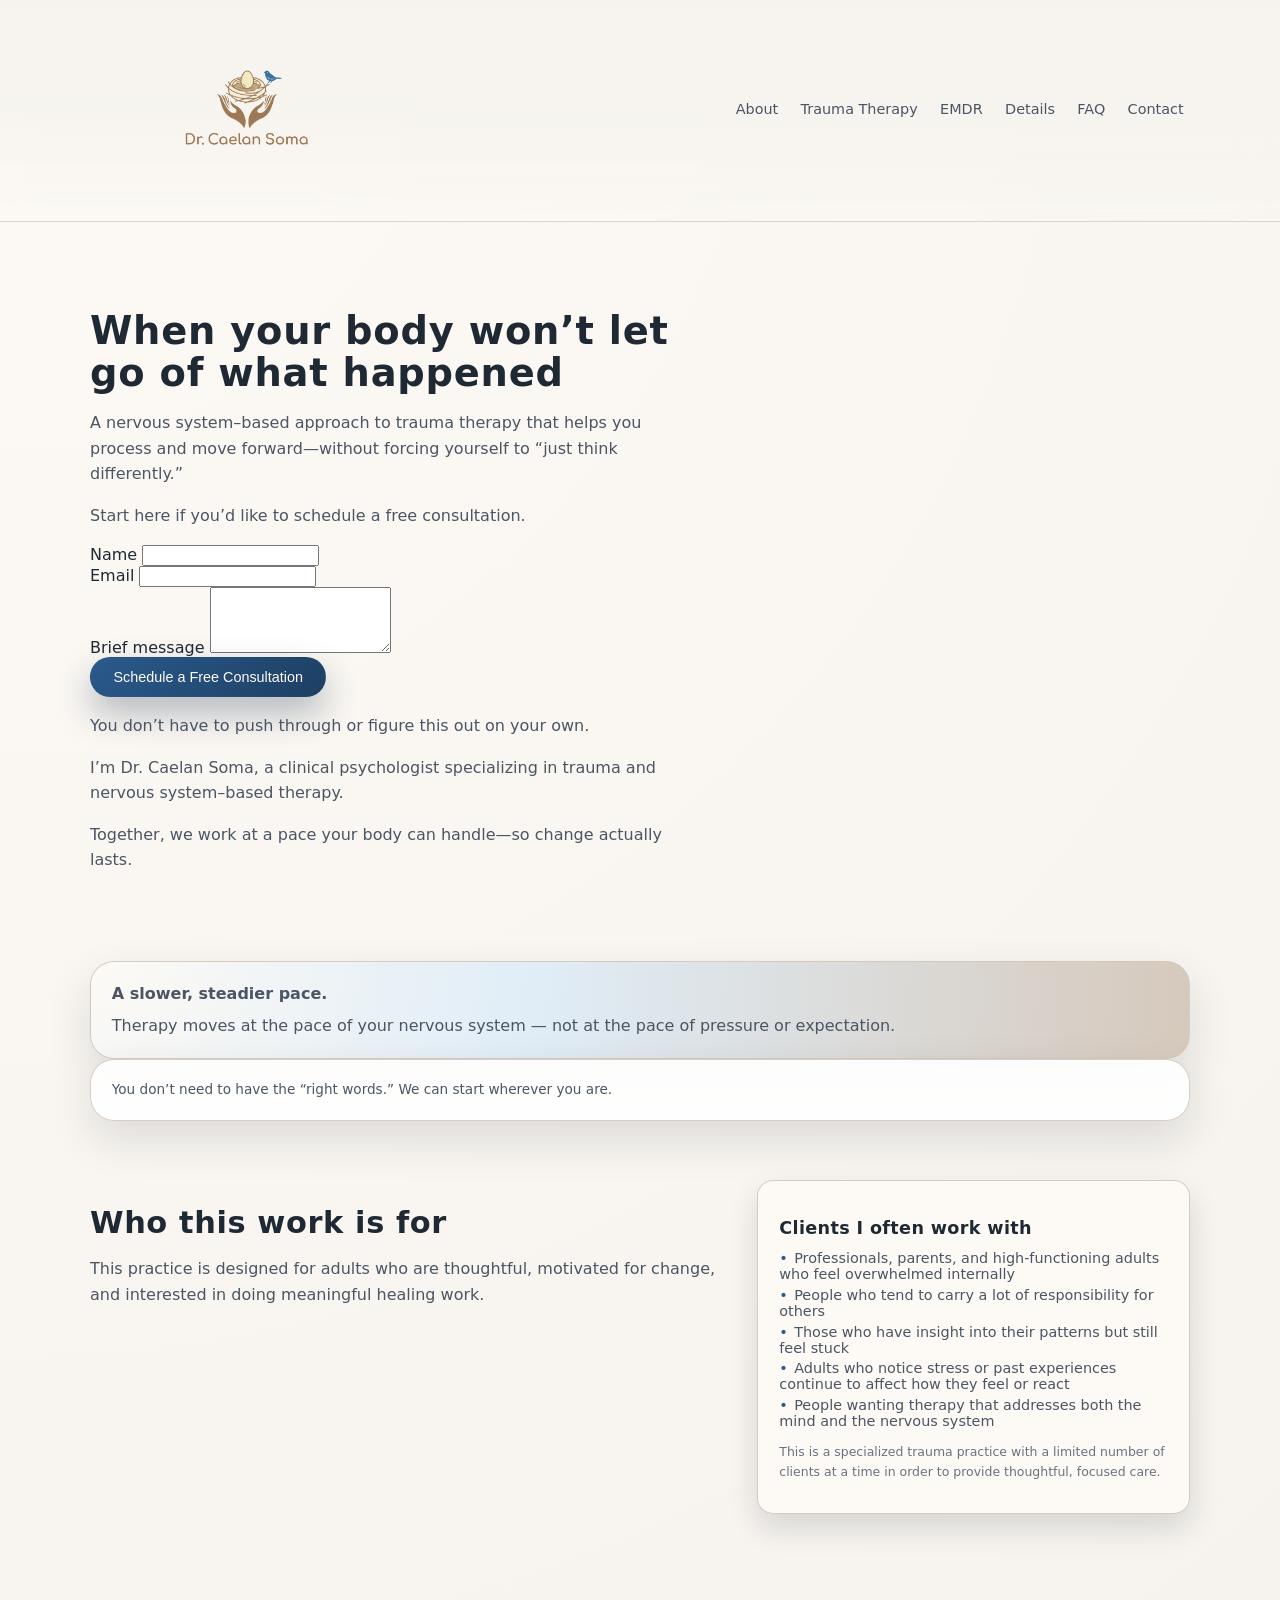
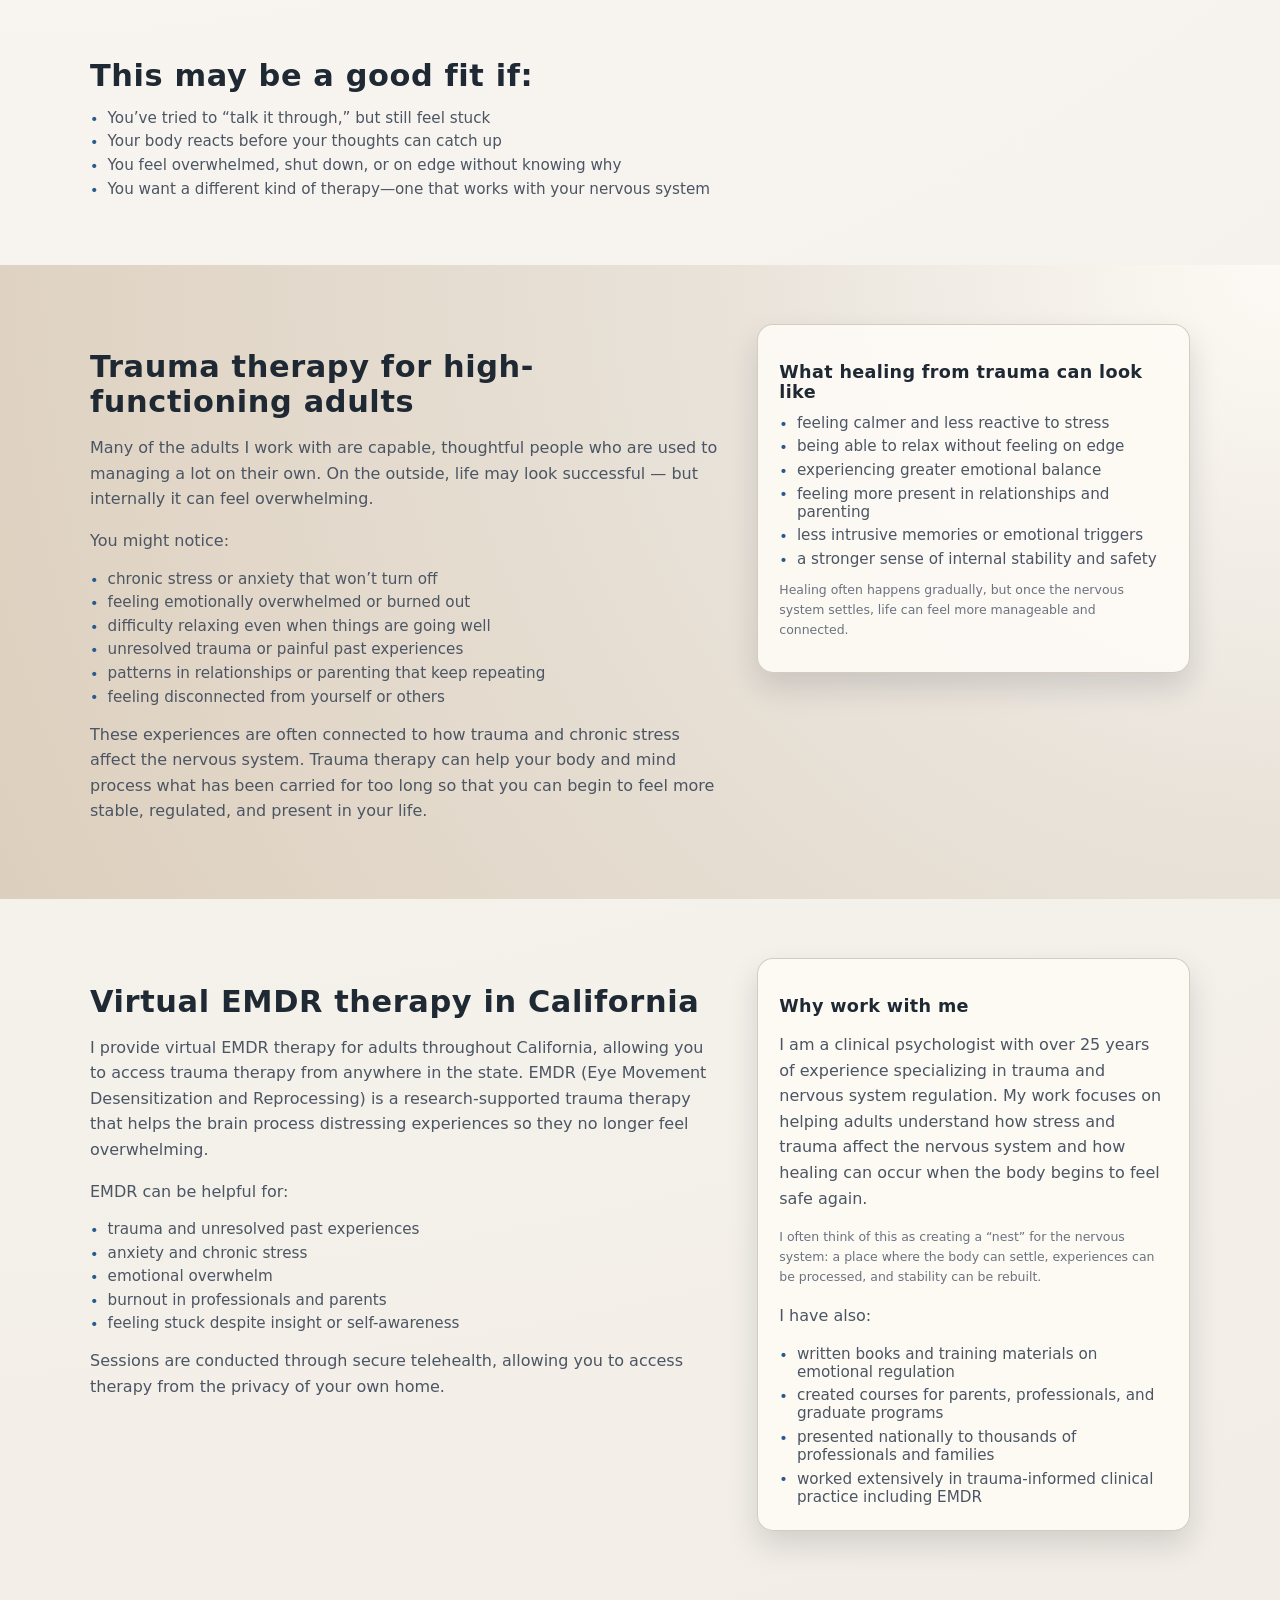
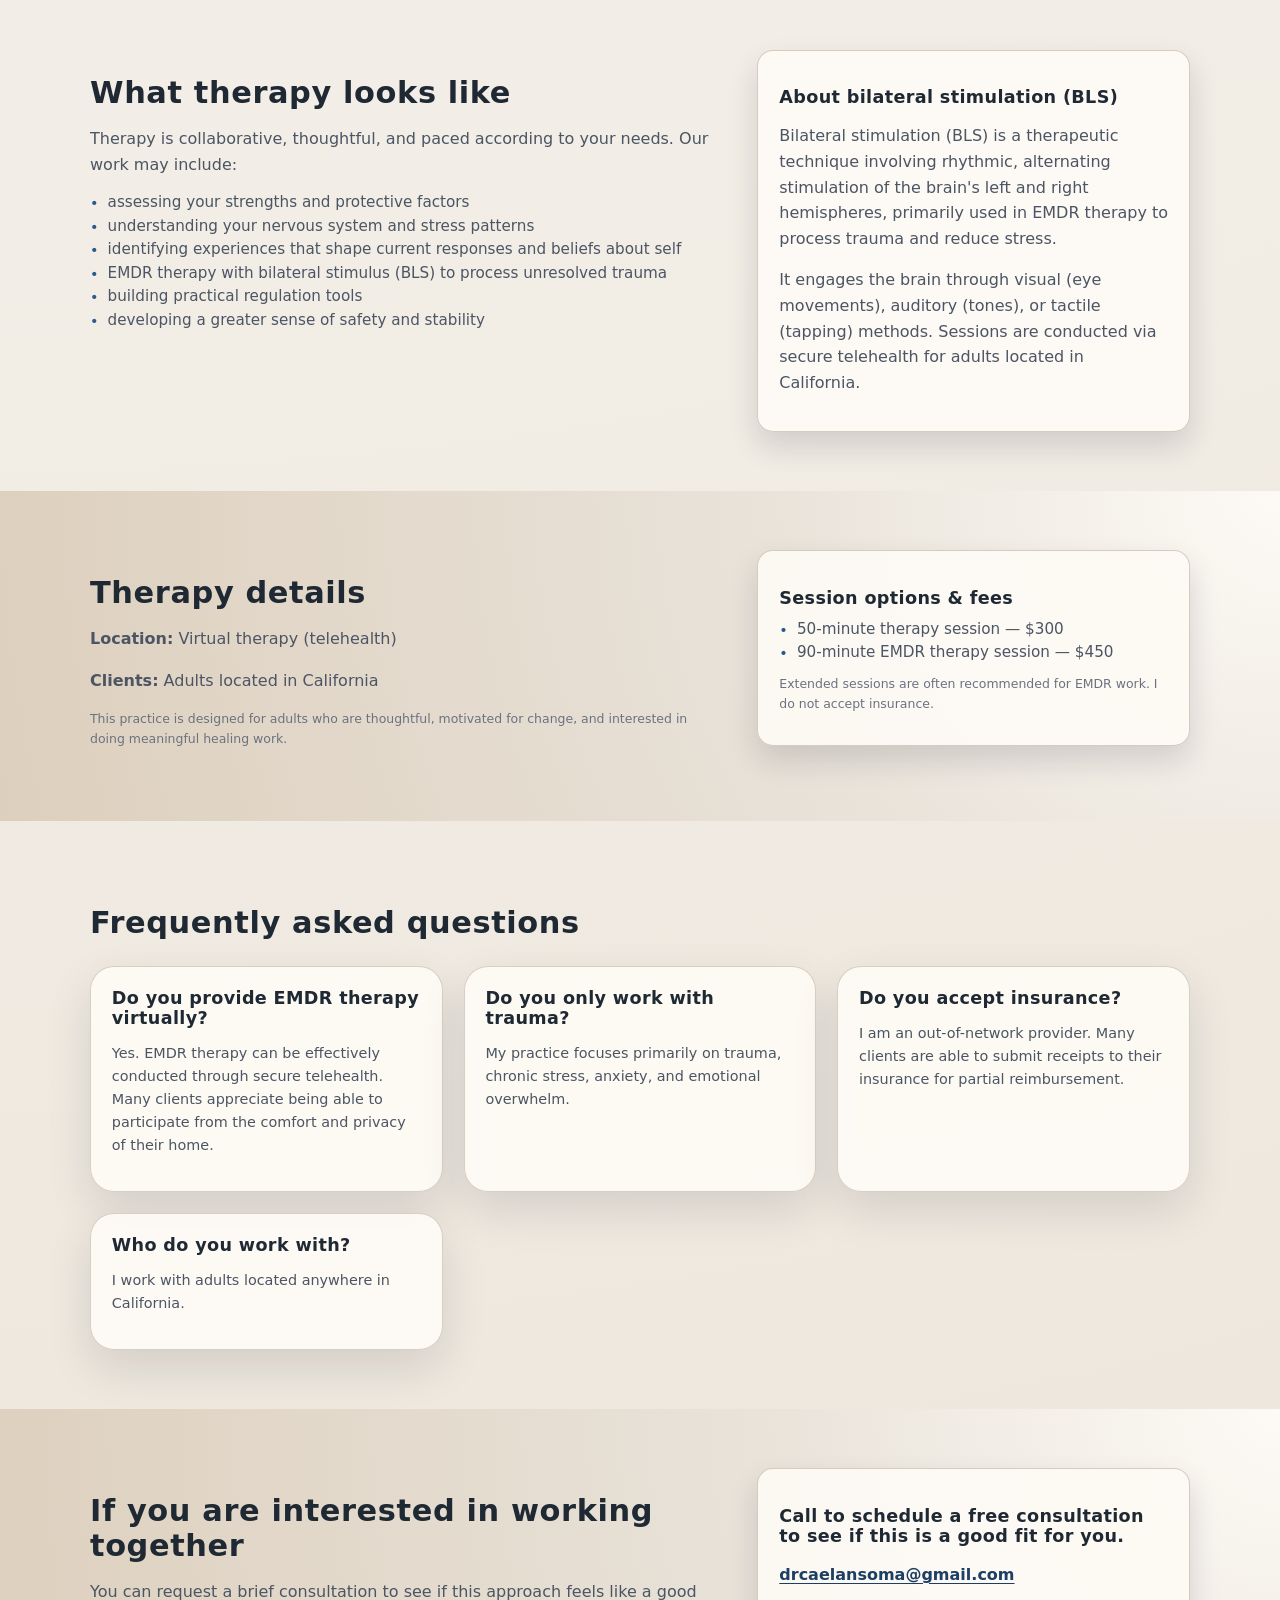
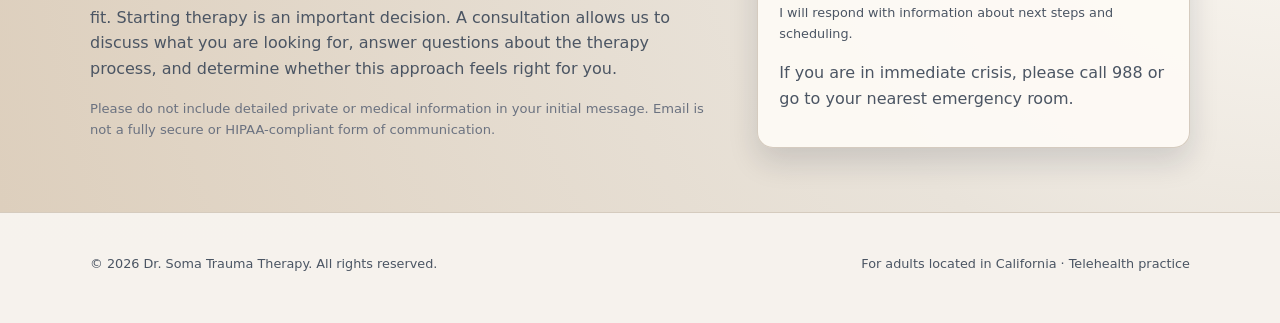
==== commit dba8d1c9: "Add files via upload" ====
--- a/index.html
+++ b/index.html
@@ -44,8 +44,60 @@
               A nervous system–based approach to trauma therapy that helps you process and move
               forward—without forcing yourself to “just think differently.”
             </p>
-            <div class="hero-actions">
-              <a href="mailto:drcaelansoma@gmail.com" class="button primary">Email to schedule a free consultation</a>
+            <!--
+              Submissions: opens the visitor’s email app with a pre-filled message to you.
+              To receive forms in your inbox without mailto, sign up at https://formspree.io,
+              create a form, then set <form action="https://formspree.io/f/YOUR_ID" method="POST">
+              and remove the submit handler in the script at the bottom of this page.
+            -->
+            <form id="hero-consult-form" class="hero-form" action="#" method="get">
+              <p class="hero-form-intro">
+                Start here if you’d like to schedule a free consultation.
+              </p>
+              <div class="form-field">
+                <label for="hero-consult-name">Name</label>
+                <input
+                  id="hero-consult-name"
+                  name="name"
+                  type="text"
+                  autocomplete="name"
+                  required
+                />
+              </div>
+              <div class="form-field">
+                <label for="hero-consult-email">Email</label>
+                <input
+                  id="hero-consult-email"
+                  name="email"
+                  type="email"
+                  autocomplete="email"
+                  inputmode="email"
+                  required
+                />
+              </div>
+              <div class="form-field">
+                <label for="hero-consult-message">Brief message</label>
+                <textarea
+                  id="hero-consult-message"
+                  name="message"
+                  rows="4"
+                  required
+                ></textarea>
+              </div>
+              <button type="submit" class="button primary hero-form-submit">
+                Schedule a Free Consultation
+              </button>
+            </form>
+
+            <div class="hero-below-form">
+              <p>You don’t have to push through or figure this out on your own.</p>
+              <p>
+                I’m Dr. Caelan Soma, a clinical psychologist specializing in trauma and
+                nervous system–based therapy.
+              </p>
+              <p>
+                Together, we work at a pace your body can handle—so change actually lasts.
+              </p>
             </div>
           </div>
         </div>
@@ -94,6 +146,22 @@
         </div>
       </section>
 
+      <section id="good-fit" class="section fit-section" aria-labelledby="good-fit-heading">
+        <div class="container">
+          <div class="fit-section-inner">
+            <h2 id="good-fit-heading">This may be a good fit if:</h2>
+            <ul class="bulleted">
+              <li>You’ve tried to “talk it through,” but still feel stuck</li>
+              <li>Your body reacts before your thoughts can catch up</li>
+              <li>You feel overwhelmed, shut down, or on edge without knowing why</li>
+              <li>
+                You want a different kind of therapy—one that works with your nervous system
+              </li>
+            </ul>
+          </div>
+        </div>
+      </section>
+
       <section id="trauma-therapy" class="section alt">
         <div class="container two-column">
           <div>
@@ -317,6 +385,29 @@
       if (yearSpan) {
         yearSpan.textContent = new Date().getFullYear();
       }
+
+      const consultForm = document.getElementById("hero-consult-form");
+      if (consultForm) {
+        consultForm.addEventListener("submit", function (e) {
+          e.preventDefault();
+          if (!consultForm.checkValidity()) {
+            consultForm.reportValidity();
+            return;
+          }
+
+          const name = document.getElementById("hero-consult-name").value.trim();
+          const email = document.getElementById("hero-consult-email").value.trim();
+          const message = document.getElementById("hero-consult-message").value.trim();
+
+          const subject = encodeURIComponent("Free consultation request");
+          const body = encodeURIComponent(
+            "Name: " + name + "\n" + "Email: " + email + "\n\n" + "Message:\n" + message
+          );
+
+          window.location.href =
+            "mailto:drcaelansoma@gmail.com?subject=" + subject + "&body=" + body;
+        });
+      }
     </script>
   </body>
 </html>
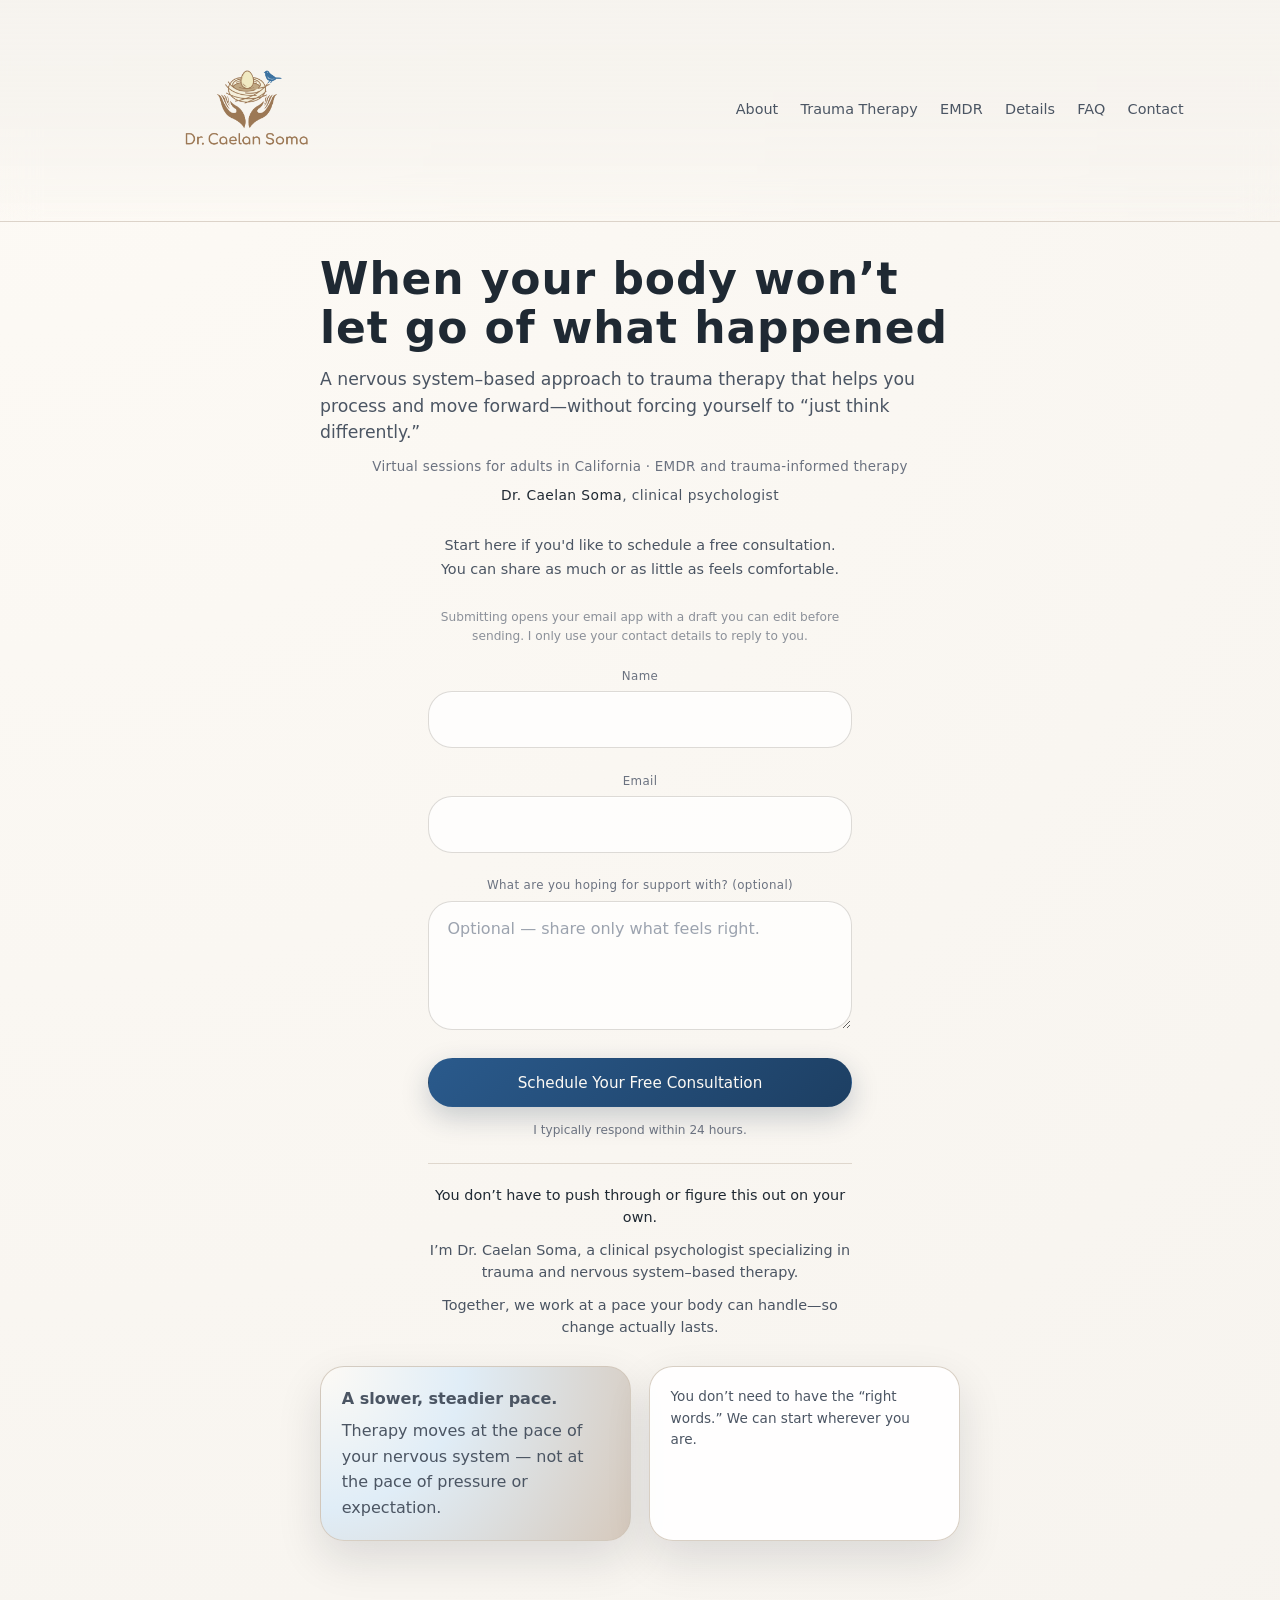
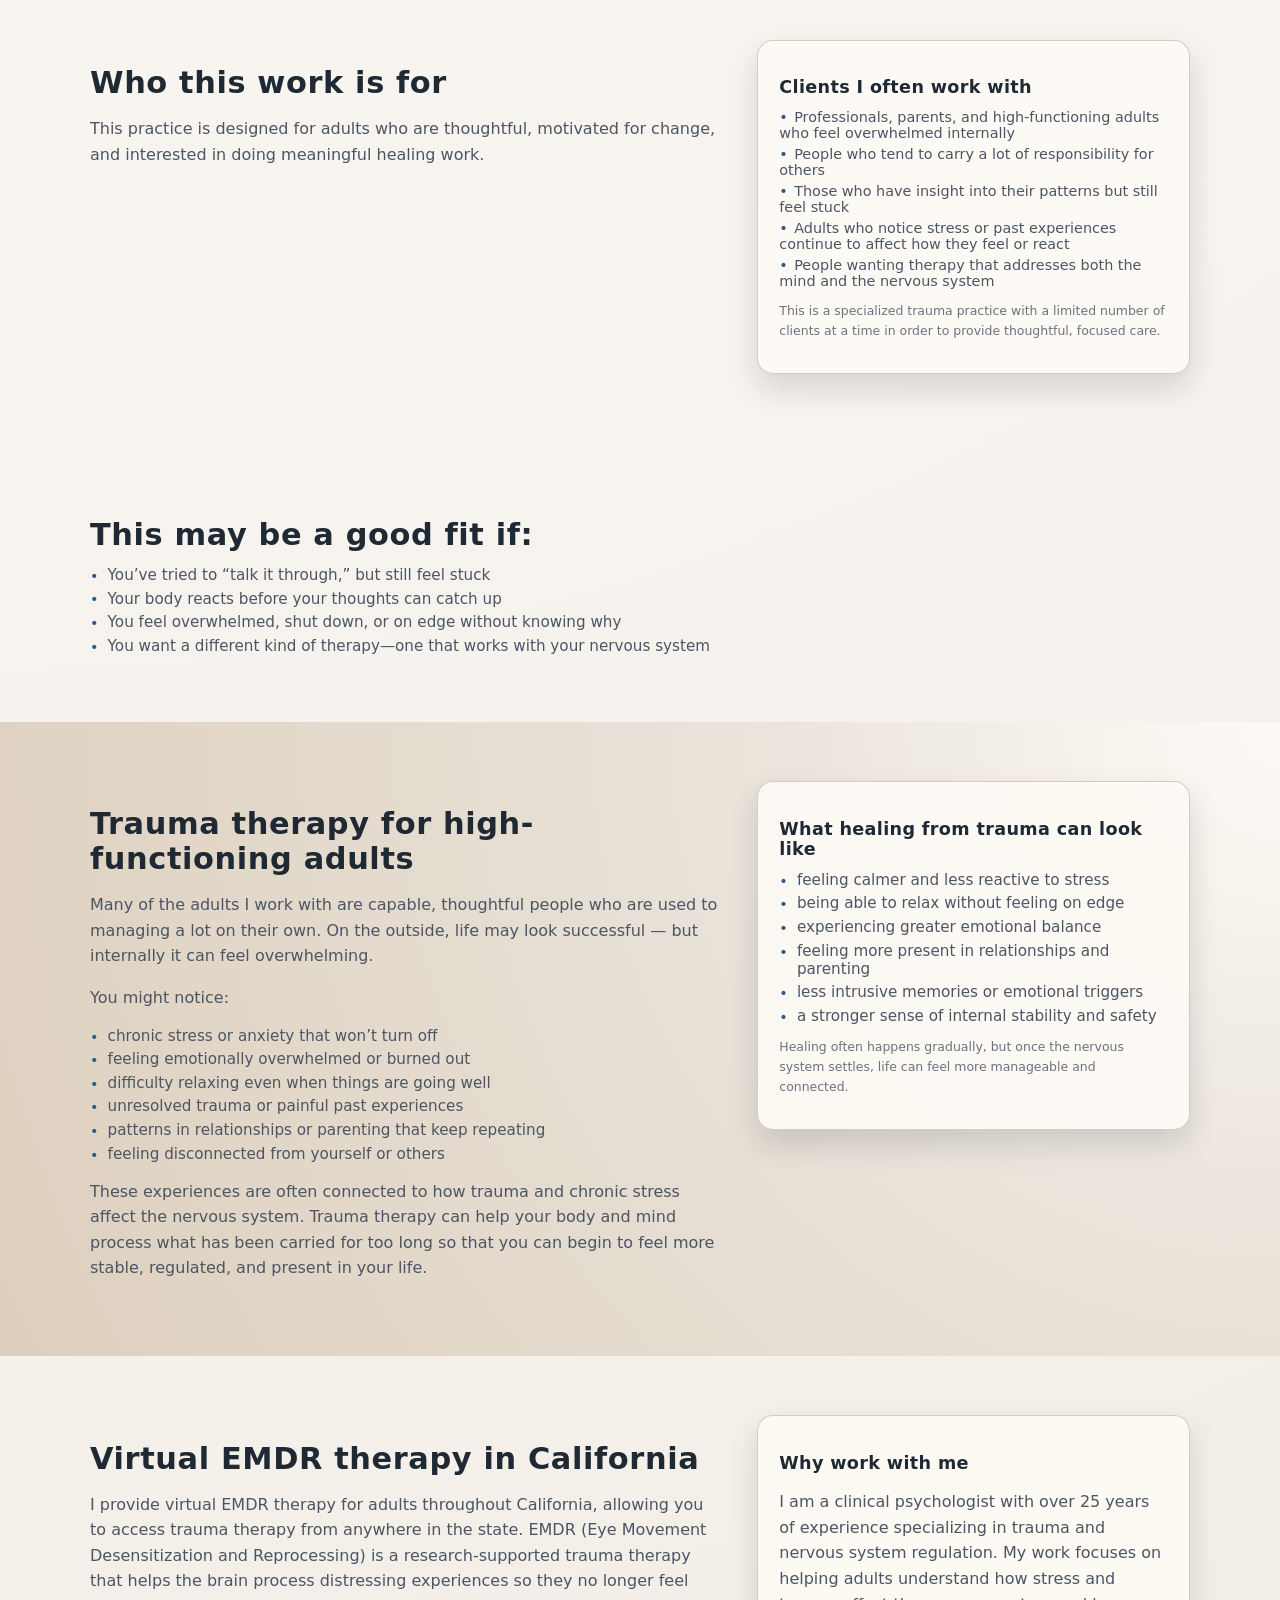
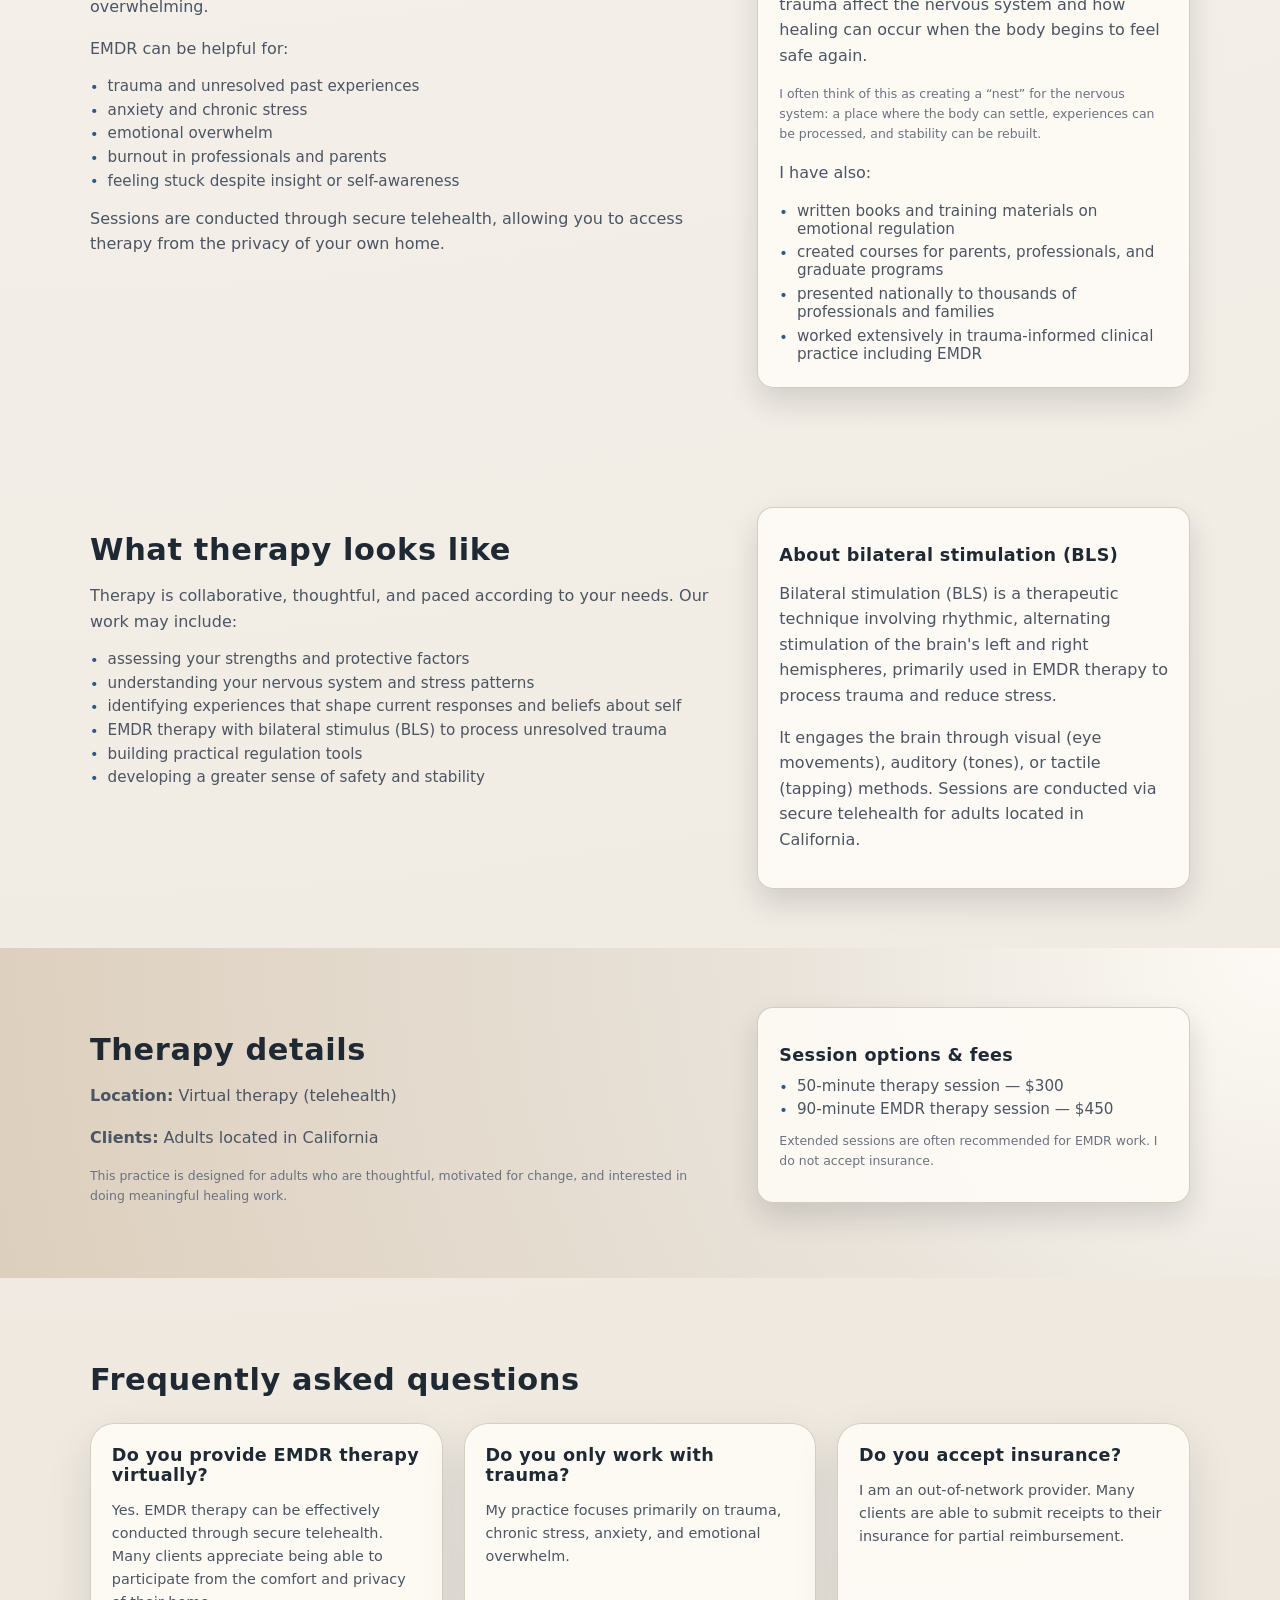
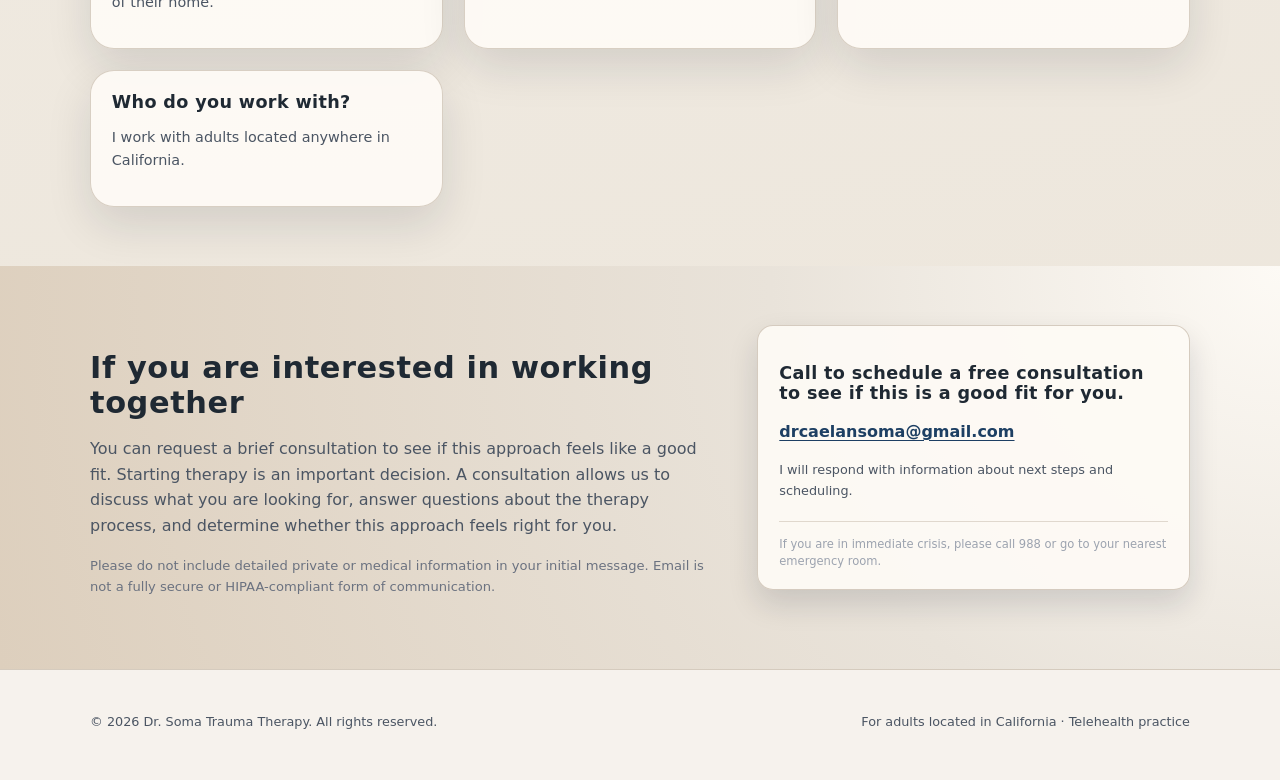
==== commit c42ea79e: "Add files via upload" ====
--- a/index.html
+++ b/index.html
@@ -44,50 +44,84 @@
               A nervous system–based approach to trauma therapy that helps you process and move
               forward—without forcing yourself to “just think differently.”
             </p>
+            <p class="hero-trust">
+              Virtual sessions for adults in California · EMDR and trauma-informed therapy
+            </p>
+            <p class="hero-credential">
+              <span class="hero-credential-name">Dr. Caelan Soma</span>, clinical psychologist
+            </p>
             <!--
               Submissions: opens the visitor’s email app with a pre-filled message to you.
               To receive forms in your inbox without mailto, sign up at https://formspree.io,
               create a form, then set <form action="https://formspree.io/f/YOUR_ID" method="POST">
               and remove the submit handler in the script at the bottom of this page.
             -->
-            <form id="hero-consult-form" class="hero-form" action="#" method="get">
-              <p class="hero-form-intro">
-                Start here if you’d like to schedule a free consultation.
-              </p>
-              <div class="form-field">
-                <label for="hero-consult-name">Name</label>
-                <input
-                  id="hero-consult-name"
-                  name="name"
-                  type="text"
-                  autocomplete="name"
-                  required
-                />
+            <div class="hero-form-wrap">
+              <form id="hero-consult-form" class="hero-form" action="#" method="get">
+                <div class="hero-form-fields" id="hero-form-fields">
+                  <div class="hero-form-intro">
+                    <p>
+                      Start here if you'd like to schedule a free consultation.<br />
+                      You can share as much or as little as feels comfortable.
+                    </p>
+                  </div>
+                  <p class="hero-form-helper">
+                    Submitting opens your email app with a draft you can edit before sending. I
+                    only use your contact details to reply to you.
+                  </p>
+                  <div class="form-field">
+                    <label for="hero-consult-name">Name</label>
+                    <input
+                      id="hero-consult-name"
+                      name="name"
+                      type="text"
+                      autocomplete="name"
+                      required
+                    />
+                  </div>
+                  <div class="form-field">
+                    <label for="hero-consult-email">Email</label>
+                    <input
+                      id="hero-consult-email"
+                      name="email"
+                      type="email"
+                      autocomplete="email"
+                      inputmode="email"
+                      required
+                    />
+                  </div>
+                  <div class="form-field">
+                    <label for="hero-consult-message">What are you hoping for support with? (optional)</label>
+                    <textarea
+                      id="hero-consult-message"
+                      name="message"
+                      rows="4"
+                      placeholder="Optional — share only what feels right."
+                    ></textarea>
+                  </div>
+                  <button type="submit" class="button primary hero-form-submit">
+                    Schedule Your Free Consultation
+                  </button>
+                  <p class="hero-form-reassurance">
+                    I typically respond within 24 hours.
+                  </p>
+                </div>
+              </form>
+              <div
+                id="hero-form-success"
+                class="hero-form-success"
+                hidden
+                role="status"
+                aria-live="polite"
+                tabindex="-1"
+              >
+                <p class="hero-form-success-title">Thank you — I’ll be in touch soon.</p>
+                <p class="hero-form-success-note">
+                  If your email app didn’t open, you can reach me at
+                  <a href="mailto:drcaelansoma@gmail.com">drcaelansoma@gmail.com</a>.
+                </p>
               </div>
-              <div class="form-field">
-                <label for="hero-consult-email">Email</label>
-                <input
-                  id="hero-consult-email"
-                  name="email"
-                  type="email"
-                  autocomplete="email"
-                  inputmode="email"
-                  required
-                />
-              </div>
-              <div class="form-field">
-                <label for="hero-consult-message">Brief message</label>
-                <textarea
-                  id="hero-consult-message"
-                  name="message"
-                  rows="4"
-                  required
-                ></textarea>
-              </div>
-              <button type="submit" class="button primary hero-form-submit">
-                Schedule a Free Consultation
-              </button>
-            </form>
+            </div>
 
             <div class="hero-below-form">
               <p>You don’t have to push through or figure this out on your own.</p>
@@ -387,7 +421,10 @@
       }
 
       const consultForm = document.getElementById("hero-consult-form");
-      if (consultForm) {
+      const heroFormFields = document.getElementById("hero-form-fields");
+      const heroFormSuccess = document.getElementById("hero-form-success");
+
+      if (consultForm && heroFormFields && heroFormSuccess) {
         consultForm.addEventListener("submit", function (e) {
           e.preventDefault();
           if (!consultForm.checkValidity()) {
@@ -400,12 +437,23 @@
           const message = document.getElementById("hero-consult-message").value.trim();
 
           const subject = encodeURIComponent("Free consultation request");
+          const messageBlock =
+            message.length > 0
+              ? message
+              : "(No additional message — visitor preferred to connect by email only.)";
           const body = encodeURIComponent(
-            "Name: " + name + "\n" + "Email: " + email + "\n\n" + "Message:\n" + message
+            "Name: " + name + "\n" + "Email: " + email + "\n\n" + "Message:\n" + messageBlock
           );
 
-          window.location.href =
-            "mailto:drcaelansoma@gmail.com?subject=" + subject + "&body=" + body;
+          heroFormFields.setAttribute("hidden", "");
+          heroFormSuccess.removeAttribute("hidden");
+          heroFormSuccess.focus();
+          heroFormSuccess.scrollIntoView({ behavior: "smooth", block: "nearest" });
+
+          window.setTimeout(function () {
+            window.location.href =
+              "mailto:drcaelansoma@gmail.com?subject=" + subject + "&body=" + body;
+          }, 350);
         });
       }
     </script>
--- a/styles.css
+++ b/styles.css
@@ -136,11 +136,310 @@
   padding: 5.5rem 0 4.5rem;
 }
 
+.hero--above-fold {
+  padding: clamp(1rem, 4vh, 2rem) 0 clamp(1.25rem, 3vh, 2rem);
+  min-height: calc(100svh - 14rem);
+  display: flex;
+  align-items: center;
+  box-sizing: border-box;
+}
+
+.hero--above-fold .hero-inner {
+  width: 100%;
+}
+
 .hero-inner {
   display: grid;
   grid-template-columns: minmax(0, 1.4fr) minmax(0, 1fr);
   gap: 2.8rem;
   align-items: center;
+}
+
+.hero--above-fold .hero-inner {
+  grid-template-columns: minmax(0, 1fr);
+  max-width: 40rem;
+}
+
+.hero--above-fold h1 {
+  font-size: clamp(1.85rem, 4.2vw, 2.75rem);
+  line-height: 1.12;
+  margin: 0 0 0.85rem;
+}
+
+.hero--above-fold .hero-body {
+  font-size: clamp(1rem, 1.35vw, 1.125rem);
+  line-height: 1.55;
+  margin: 0 0 0.65rem;
+}
+
+.hero-trust {
+  margin: 0 0 0.5rem;
+  font-size: clamp(0.82rem, 1.05vw, 0.9rem);
+  line-height: 1.5;
+  letter-spacing: 0.02em;
+  color: #6b7280;
+  text-align: center;
+}
+
+.hero-credential {
+  margin: 0 0 1.85rem;
+  font-size: clamp(0.85rem, 1.08vw, 0.93rem);
+  line-height: 1.45;
+  letter-spacing: 0.03em;
+  color: var(--muted-text);
+  text-align: center;
+}
+
+.hero-credential-name {
+  font-weight: 500;
+  color: var(--text);
+}
+
+.hero-form-helper {
+  margin: 0 0 1.35rem;
+  padding: 0 0.25rem;
+  font-size: 0.76rem;
+  line-height: 1.55;
+  color: #8b9099;
+  text-align: center;
+}
+
+.hero--above-fold .hero-actions {
+  margin: 0;
+}
+
+.hero-form-wrap {
+  width: 100%;
+  max-width: min(26.5rem, 100%);
+  margin-left: auto;
+  margin-right: auto;
+  margin-top: 0.35rem;
+}
+
+.hero-form {
+  margin-top: 0;
+  width: 100%;
+  max-width: 100%;
+  margin-left: auto;
+  margin-right: auto;
+  text-align: center;
+}
+
+.hero-form-intro {
+  margin: 0 0 1.65rem;
+  text-align: center;
+}
+
+.hero-form-intro p {
+  margin: 0;
+  font-size: 0.9rem;
+  line-height: 1.65;
+  color: var(--muted-text);
+}
+
+.form-field {
+  display: flex;
+  flex-direction: column;
+  align-items: stretch;
+  width: 100%;
+  margin-bottom: 1.55rem;
+}
+
+.form-field:last-of-type {
+  margin-bottom: 1.55rem;
+}
+
+.form-field label {
+  display: block;
+  align-self: center;
+  margin-bottom: 0.45rem;
+  max-width: 100%;
+  font-size: 0.74rem;
+  font-weight: 400;
+  letter-spacing: 0.03em;
+  color: #6b7280;
+  text-align: center;
+  line-height: 1.4;
+}
+
+.form-field input,
+.form-field textarea {
+  width: 100%;
+  max-width: 100%;
+  margin: 0;
+  padding: 0.95rem 1.15rem;
+  font-size: 16px;
+  line-height: 1.5;
+  font-family: inherit;
+  color: var(--text);
+  text-align: left;
+  background: rgba(255, 255, 255, 0.72);
+  border: 1px solid rgba(180, 175, 168, 0.45);
+  border-radius: var(--radius-lg);
+  box-shadow: inset 0 1px 0 rgba(255, 255, 255, 0.65);
+  transition: border-color 0.2s ease-out, box-shadow 0.2s ease-out, background 0.2s ease-out;
+  -webkit-appearance: none;
+  appearance: none;
+}
+
+.form-field input::placeholder,
+.form-field textarea::placeholder {
+  color: #9ca3af;
+  opacity: 1;
+}
+
+.form-field input:hover,
+.form-field textarea:hover {
+  border-color: rgba(160, 155, 148, 0.55);
+  background: rgba(255, 255, 255, 0.88);
+}
+
+.form-field input:focus,
+.form-field textarea:focus {
+  outline: none;
+  border-color: rgba(42, 90, 140, 0.45);
+  background: #fff;
+  box-shadow: 0 0 0 3px rgba(42, 90, 140, 0.12), inset 0 1px 0 rgba(255, 255, 255, 0.9);
+}
+
+.form-field textarea {
+  min-height: 7rem;
+  resize: vertical;
+  vertical-align: top;
+}
+
+button.hero-form-submit.button {
+  width: 100%;
+  max-width: 100%;
+  margin-top: 0.25rem;
+  min-height: 3rem;
+  padding: 0.9rem 1.25rem;
+  border: 1px solid transparent;
+  border-radius: var(--radius-pill);
+  cursor: pointer;
+  font-family: inherit;
+  font-size: 0.95rem;
+  font-weight: 500;
+  color: #fdfaf5;
+  box-shadow: 0 10px 28px rgba(21, 45, 75, 0.22);
+}
+
+.hero-form .button.primary:hover {
+  box-shadow: 0 12px 32px rgba(21, 45, 75, 0.26);
+}
+
+.hero-form .button.primary:active {
+  transform: translateY(0);
+  box-shadow: 0 8px 22px rgba(21, 45, 75, 0.2);
+}
+
+.hero-form-reassurance {
+  margin: 0.85rem 0 0;
+  font-size: 0.76rem;
+  line-height: 1.5;
+  color: #6b7280;
+  font-weight: 400;
+}
+
+.hero-form-success {
+  padding: 1.25rem 1rem;
+  text-align: center;
+  border-radius: var(--radius-lg);
+  background: rgba(255, 255, 255, 0.55);
+  border: 1px solid rgba(210, 199, 186, 0.55);
+  box-shadow: var(--shadow-soft);
+}
+
+.hero-form-success[hidden] {
+  display: none !important;
+}
+
+.hero-form-success-title {
+  margin: 0 0 0.5rem;
+  font-size: 1.05rem;
+  font-weight: 500;
+  color: var(--text);
+  line-height: 1.45;
+}
+
+.hero-form-success-note {
+  margin: 0;
+  font-size: 0.82rem;
+  line-height: 1.55;
+  color: var(--muted-text);
+}
+
+.hero-form-success-note a {
+  color: var(--accent-dark);
+  text-decoration: underline;
+  text-underline-offset: 2px;
+}
+
+.hero-form-success:focus {
+  outline: none;
+}
+
+.hero-form-success:focus-visible {
+  outline: 2px solid rgba(42, 90, 140, 0.35);
+  outline-offset: 3px;
+}
+
+.hero-form-fields[hidden] {
+  display: none !important;
+}
+
+.hero-below-form {
+  margin-top: 1.5rem;
+  padding-top: 1.25rem;
+  border-top: 1px solid rgba(210, 199, 186, 0.65);
+  text-align: center;
+  max-width: min(26.5rem, 100%);
+  margin-left: auto;
+  margin-right: auto;
+}
+
+.hero-below-form p {
+  margin: 0 0 0.65rem;
+  font-size: clamp(0.9rem, 1.1vw, 0.98rem);
+  line-height: 1.55;
+  color: var(--muted-text);
+}
+
+.hero-below-form p:first-child {
+  font-weight: 500;
+  color: var(--text);
+}
+
+.hero-below-form p:last-child {
+  margin-bottom: 0;
+}
+
+.fit-section {
+  padding-top: 2.5rem;
+  padding-bottom: 2.5rem;
+}
+
+.fit-section-inner {
+  max-width: 40rem;
+}
+
+.fit-section h2 {
+  margin-bottom: 0.85rem;
+}
+
+.fit-section .bulleted {
+  margin-top: 0.25rem;
+}
+
+.hero-follow {
+  padding: 0 0 2.5rem;
+}
+
+.hero-follow-inner {
+  display: grid;
+  grid-template-columns: repeat(2, minmax(0, 1fr));
+  gap: 1.1rem;
+  max-width: 40rem;
 }
 
 .eyebrow {
@@ -334,6 +633,15 @@
   text-underline-offset: 3px;
 }
 
+.contact-crisis {
+  margin: 1.25rem 0 0;
+  padding-top: 0.85rem;
+  border-top: 1px solid rgba(210, 199, 186, 0.65);
+  font-size: 0.72rem;
+  line-height: 1.45;
+  color: #9ca3af;
+}
+
 .site-footer {
   padding: 1.8rem 0 2.2rem;
   border-top: 1px solid rgba(210, 199, 186, 0.9);
@@ -358,12 +666,16 @@
     grid-template-columns: minmax(0, 1fr);
   }
 
-  .hero {
+  .hero:not(.hero--above-fold) {
     padding-top: 4.2rem;
   }
 
-  .hero-panel {
-    order: -1;
+  .hero--above-fold {
+    min-height: calc(100svh - 18rem);
+  }
+
+  .hero-follow-inner {
+    grid-template-columns: minmax(0, 1fr);
   }
 
   .header-inner {
@@ -393,5 +705,47 @@
   .button {
     width: 100%;
   }
-}
-
+
+  .hero--above-fold .hero-body {
+    margin-bottom: 0.6rem;
+  }
+
+  .hero-trust {
+    margin-bottom: 0.4rem;
+    padding: 0 0.15rem;
+  }
+
+  .hero-credential {
+    margin-bottom: 1.5rem;
+    font-size: 0.84rem;
+  }
+
+  .hero-form-helper {
+    margin-bottom: 1.2rem;
+    font-size: 0.74rem;
+  }
+
+  .hero-form-intro {
+    margin-bottom: 1.5rem;
+  }
+
+  .hero-form-wrap {
+    max-width: 100%;
+  }
+
+  .form-field input,
+  .form-field textarea {
+    font-size: 16px;
+  }
+
+  button.hero-form-submit.button {
+    min-height: 2.875rem;
+    padding-top: 0.95rem;
+    padding-bottom: 0.95rem;
+  }
+
+  .hero-form-success {
+    padding: 1.15rem 0.85rem;
+  }
+}
+
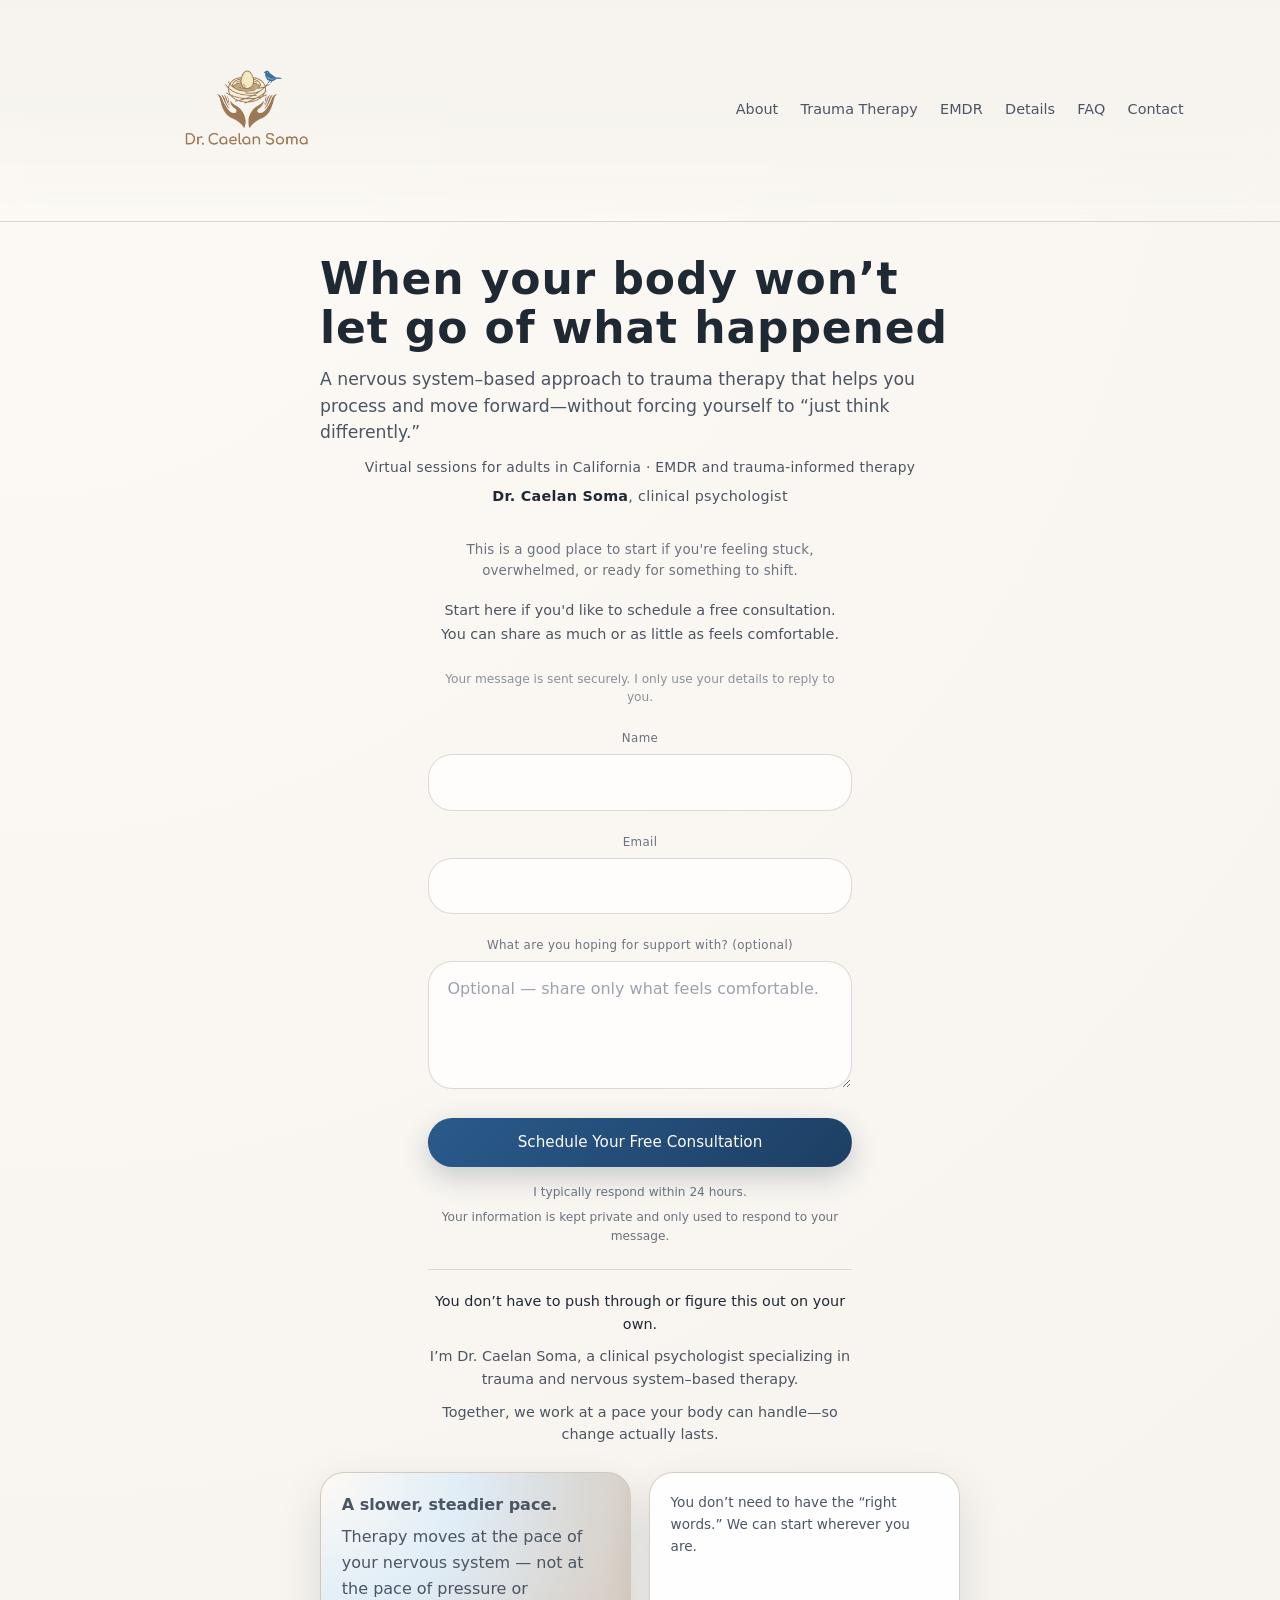
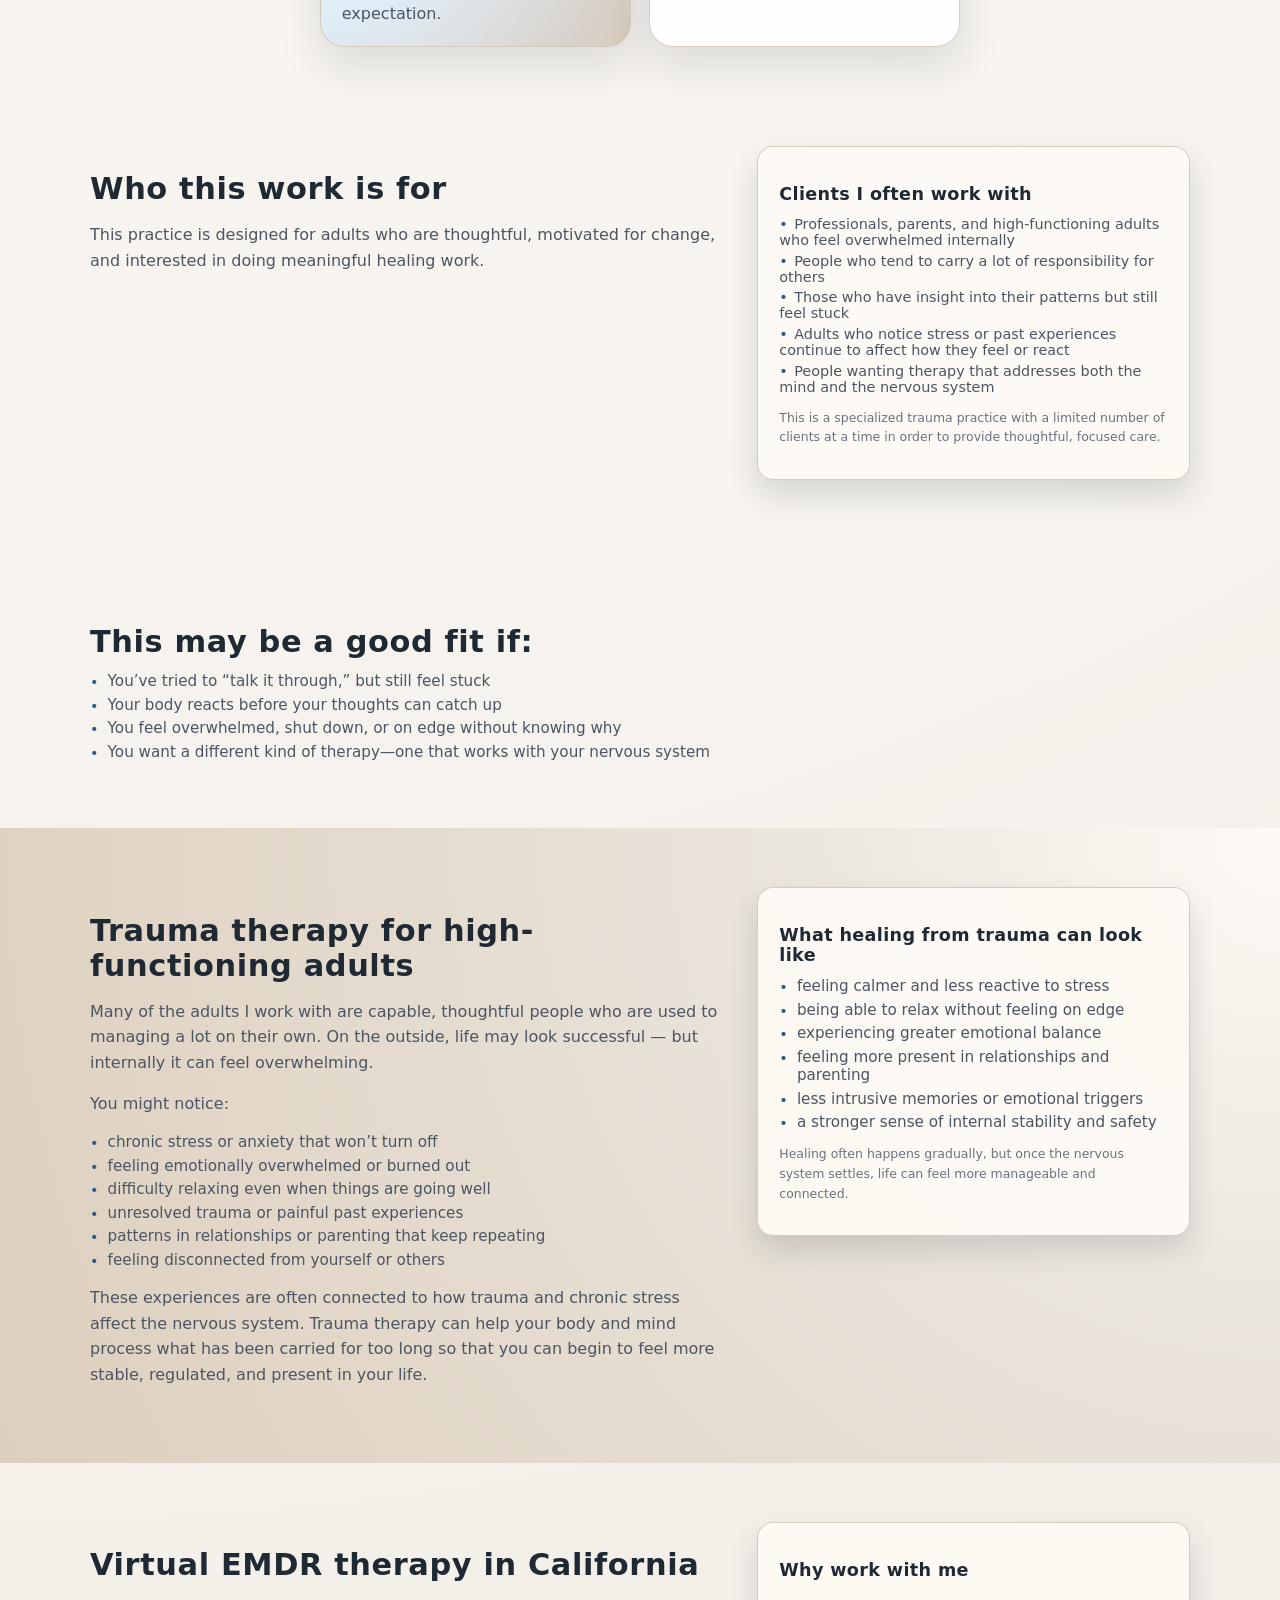
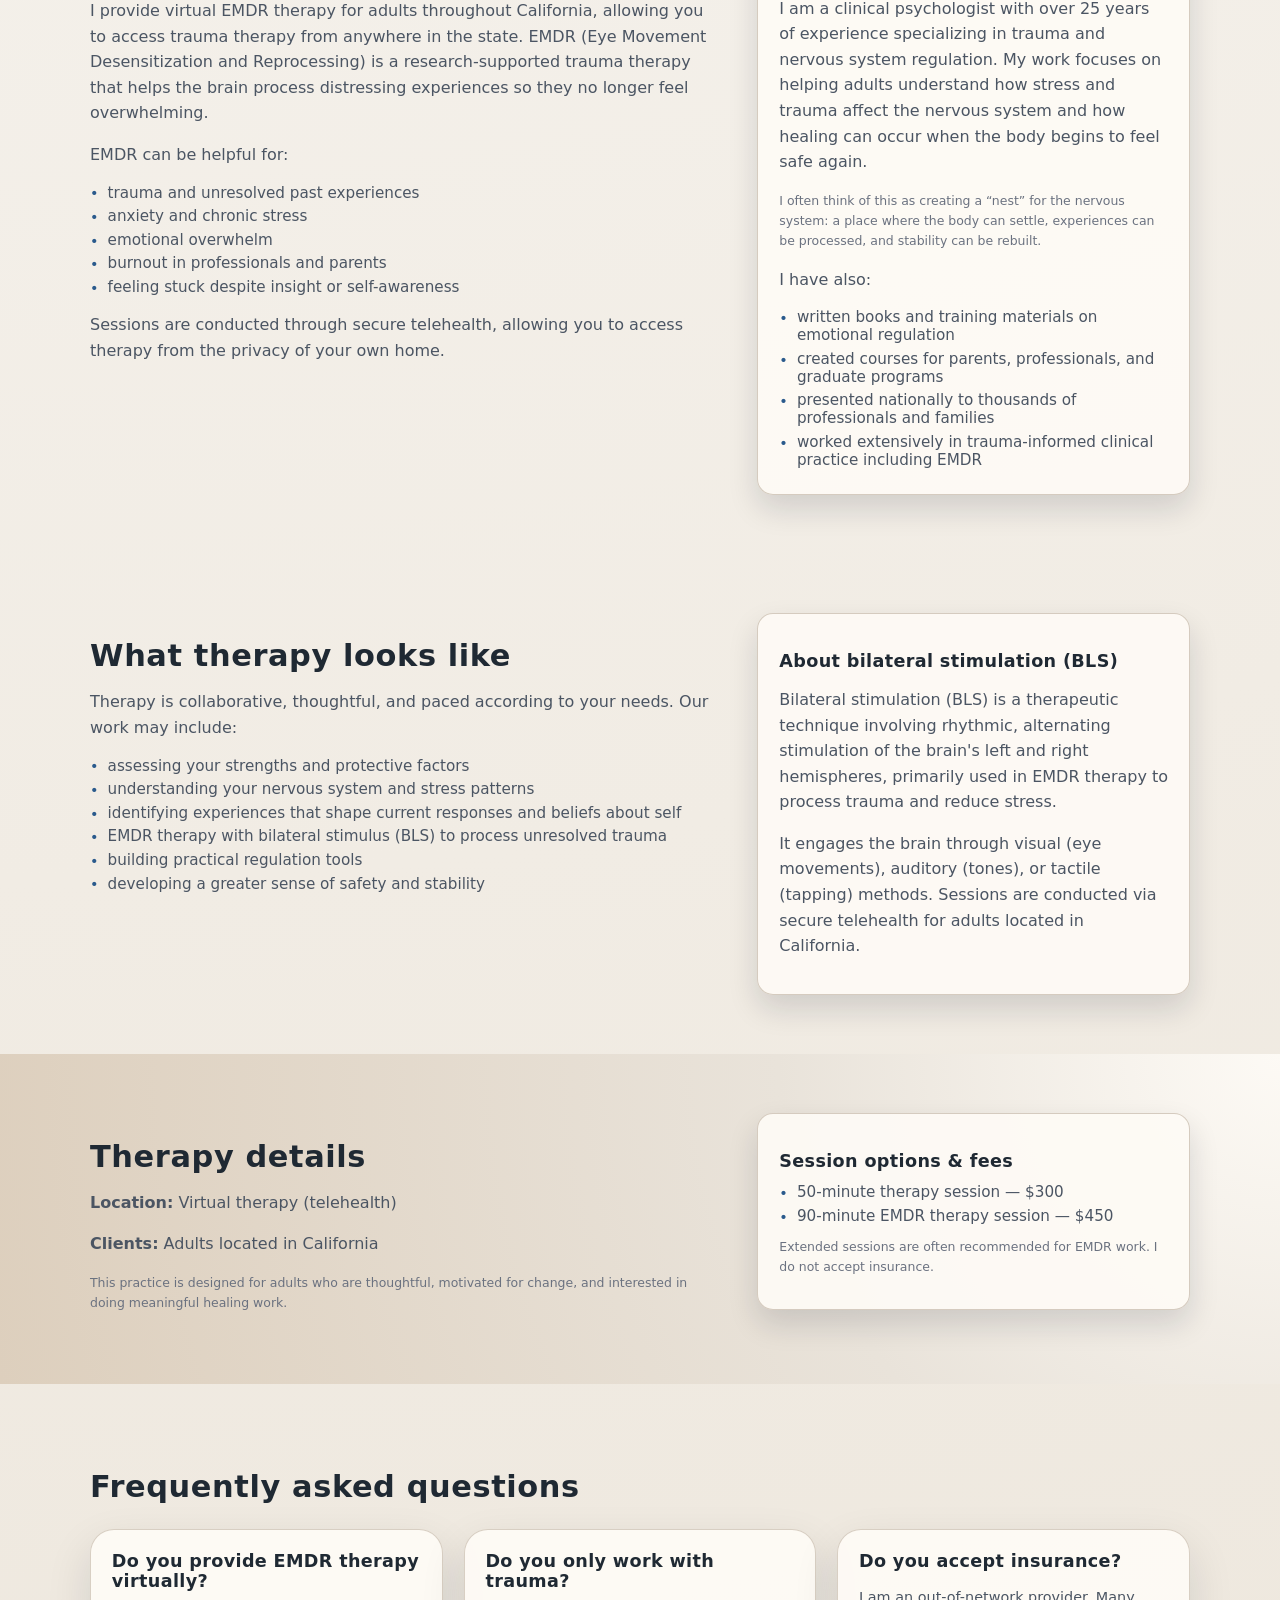
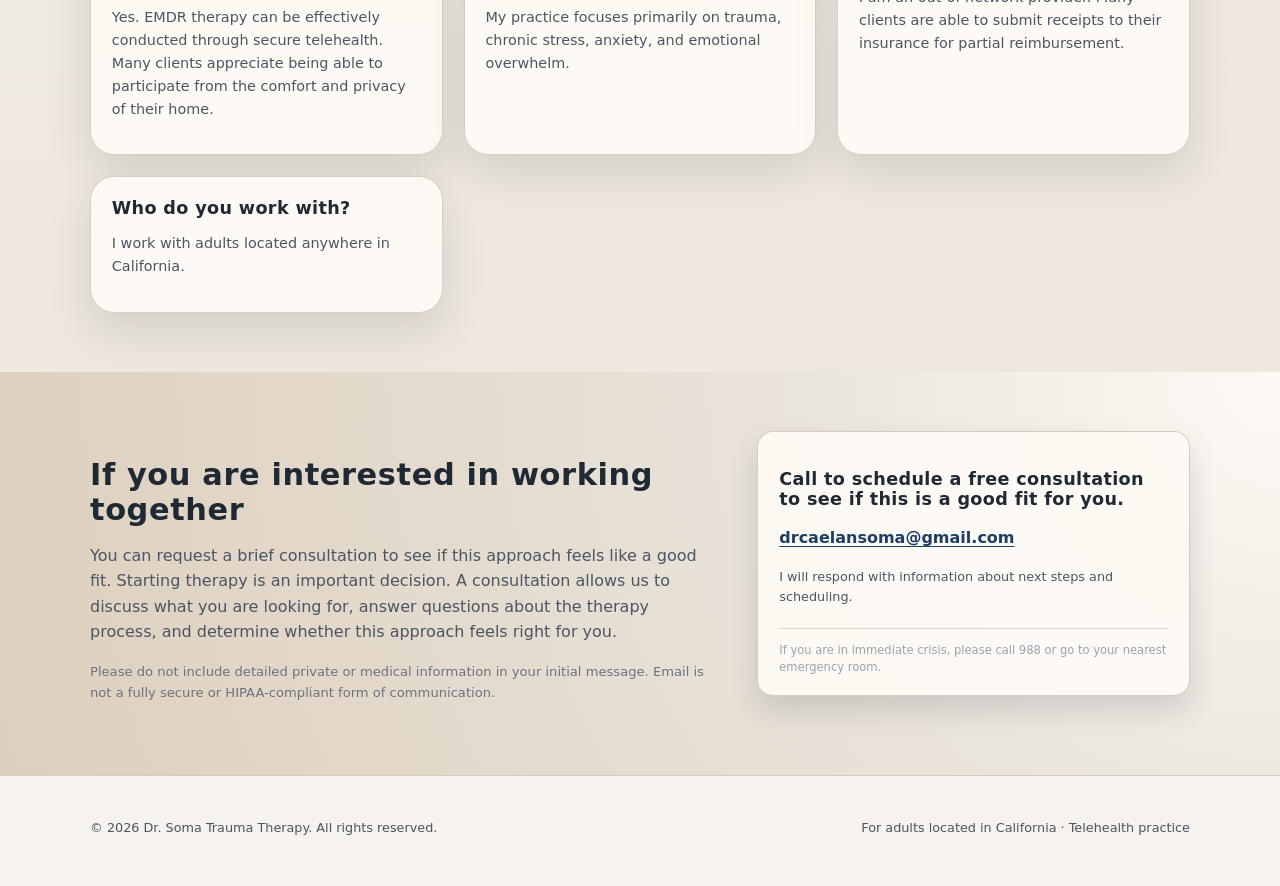
==== commit dd1dab85: "Add files via upload" ====
--- a/index.html
+++ b/index.html
@@ -50,15 +50,20 @@
             <p class="hero-credential">
               <span class="hero-credential-name">Dr. Caelan Soma</span>, clinical psychologist
             </p>
-            <!--
-              Submissions: opens the visitor’s email app with a pre-filled message to you.
-              To receive forms in your inbox without mailto, sign up at https://formspree.io,
-              create a form, then set <form action="https://formspree.io/f/YOUR_ID" method="POST">
-              and remove the submit handler in the script at the bottom of this page.
-            -->
+            <!-- Consultation form → Formspree: https://formspree.io/f/xjgpvoag -->
             <div class="hero-form-wrap">
-              <form id="hero-consult-form" class="hero-form" action="#" method="get">
+              <form
+                id="hero-consult-form"
+                class="hero-form"
+                action="https://formspree.io/f/xjgpvoag"
+                method="POST"
+              >
                 <div class="hero-form-fields" id="hero-form-fields">
+                  <input type="hidden" name="_subject" value="Free consultation request" />
+                  <p class="hero-form-preface">
+                    This is a good place to start if you're feeling stuck, overwhelmed, or ready
+                    for something to shift.
+                  </p>
                   <div class="hero-form-intro">
                     <p>
                       Start here if you'd like to schedule a free consultation.<br />
@@ -66,8 +71,7 @@
                     </p>
                   </div>
                   <p class="hero-form-helper">
-                    Submitting opens your email app with a draft you can edit before sending. I
-                    only use your contact details to reply to you.
+                    Your message is sent securely. I only use your details to reply to you.
                   </p>
                   <div class="form-field">
                     <label for="hero-consult-name">Name</label>
@@ -96,15 +100,19 @@
                       id="hero-consult-message"
                       name="message"
                       rows="4"
-                      placeholder="Optional — share only what feels right."
+                      placeholder="Optional — share only what feels comfortable."
                     ></textarea>
                   </div>
                   <button type="submit" class="button primary hero-form-submit">
                     Schedule Your Free Consultation
                   </button>
-                  <p class="hero-form-reassurance">
-                    I typically respond within 24 hours.
-                  </p>
+                  <p id="hero-form-error" class="hero-form-error" hidden role="alert"></p>
+                  <div class="hero-form-footer-notes">
+                    <p class="hero-form-reassurance">I typically respond within 24 hours.</p>
+                    <p class="hero-form-reassurance">
+                      Your information is kept private and only used to respond to your message.
+                    </p>
+                  </div>
                 </div>
               </form>
               <div
@@ -117,7 +125,7 @@
               >
                 <p class="hero-form-success-title">Thank you — I’ll be in touch soon.</p>
                 <p class="hero-form-success-note">
-                  If your email app didn’t open, you can reach me at
+                  If you need anything else, you’re welcome to email
                   <a href="mailto:drcaelansoma@gmail.com">drcaelansoma@gmail.com</a>.
                 </p>
               </div>
@@ -423,37 +431,80 @@
       const consultForm = document.getElementById("hero-consult-form");
       const heroFormFields = document.getElementById("hero-form-fields");
       const heroFormSuccess = document.getElementById("hero-form-success");
+      const heroFormError = document.getElementById("hero-form-error");
+      const submitBtn = consultForm ? consultForm.querySelector(".hero-form-submit") : null;
 
       if (consultForm && heroFormFields && heroFormSuccess) {
-        consultForm.addEventListener("submit", function (e) {
+        consultForm.addEventListener("submit", async function (e) {
           e.preventDefault();
           if (!consultForm.checkValidity()) {
             consultForm.reportValidity();
             return;
           }
 
-          const name = document.getElementById("hero-consult-name").value.trim();
-          const email = document.getElementById("hero-consult-email").value.trim();
-          const message = document.getElementById("hero-consult-message").value.trim();
-
-          const subject = encodeURIComponent("Free consultation request");
-          const messageBlock =
-            message.length > 0
-              ? message
-              : "(No additional message — visitor preferred to connect by email only.)";
-          const body = encodeURIComponent(
-            "Name: " + name + "\n" + "Email: " + email + "\n\n" + "Message:\n" + messageBlock
-          );
-
-          heroFormFields.setAttribute("hidden", "");
-          heroFormSuccess.removeAttribute("hidden");
-          heroFormSuccess.focus();
-          heroFormSuccess.scrollIntoView({ behavior: "smooth", block: "nearest" });
-
-          window.setTimeout(function () {
-            window.location.href =
-              "mailto:drcaelansoma@gmail.com?subject=" + subject + "&body=" + body;
-          }, 350);
+          if (heroFormError) {
+            heroFormError.textContent = "";
+            heroFormError.setAttribute("hidden", "");
+          }
+
+          const originalLabel = submitBtn ? submitBtn.textContent : "";
+          if (submitBtn) {
+            submitBtn.disabled = true;
+            submitBtn.textContent = "Sending…";
+          }
+
+          try {
+            const formData = new FormData(consultForm);
+            const response = await fetch(consultForm.action, {
+              method: "POST",
+              body: formData,
+              headers: { Accept: "application/json" },
+            });
+
+            let data = {};
+            try {
+              data = await response.json();
+            } catch (parseErr) {
+              data = {};
+            }
+
+            if (response.ok) {
+              heroFormFields.setAttribute("hidden", "");
+              heroFormSuccess.removeAttribute("hidden");
+              heroFormSuccess.focus();
+              heroFormSuccess.scrollIntoView({ behavior: "smooth", block: "nearest" });
+              return;
+            }
+
+            var errMsg =
+              "Something went wrong. Please try again in a moment, or email drcaelansoma@gmail.com.";
+            if (data && typeof data.error === "string") {
+              errMsg = data.error;
+            } else if (data && data.errors && typeof data.errors === "object") {
+              var firstKey = Object.keys(data.errors)[0];
+              var firstVal = firstKey ? data.errors[firstKey] : null;
+              if (Array.isArray(firstVal) && firstVal[0]) {
+                errMsg = firstVal[0];
+              } else if (typeof firstVal === "string") {
+                errMsg = firstVal;
+              }
+            }
+            if (heroFormError) {
+              heroFormError.textContent = errMsg;
+              heroFormError.removeAttribute("hidden");
+            }
+          } catch (err) {
+            if (heroFormError) {
+              heroFormError.textContent =
+                "Something went wrong. Please try again in a moment, or email drcaelansoma@gmail.com.";
+              heroFormError.removeAttribute("hidden");
+            }
+          } finally {
+            if (submitBtn) {
+              submitBtn.disabled = false;
+              submitBtn.textContent = originalLabel;
+            }
+          }
         });
       }
     </script>
--- a/styles.css
+++ b/styles.css
@@ -173,35 +173,47 @@
 }
 
 .hero-trust {
-  margin: 0 0 0.5rem;
-  font-size: clamp(0.82rem, 1.05vw, 0.9rem);
-  line-height: 1.5;
+  margin: 0 0 0.55rem;
+  font-size: clamp(0.84rem, 1.08vw, 0.93rem);
+  line-height: 1.52;
   letter-spacing: 0.02em;
-  color: #6b7280;
+  font-weight: 500;
+  color: #4b5563;
   text-align: center;
 }
 
 .hero-credential {
-  margin: 0 0 1.85rem;
-  font-size: clamp(0.85rem, 1.08vw, 0.93rem);
-  line-height: 1.45;
-  letter-spacing: 0.03em;
-  color: var(--muted-text);
+  margin: 0 0 1.95rem;
+  font-size: clamp(0.87rem, 1.12vw, 0.96rem);
+  line-height: 1.48;
+  letter-spacing: 0.02em;
+  color: #4b5563;
   text-align: center;
 }
 
 .hero-credential-name {
-  font-weight: 500;
+  font-weight: 600;
   color: var(--text);
 }
 
 .hero-form-helper {
-  margin: 0 0 1.35rem;
+  margin: 0 0 1.45rem;
   padding: 0 0.25rem;
   font-size: 0.76rem;
   line-height: 1.55;
   color: #8b9099;
   text-align: center;
+}
+
+.hero-form-preface {
+  margin: 0 0 1.1rem;
+  padding: 0 0.2rem;
+  font-size: 0.84rem;
+  line-height: 1.58;
+  letter-spacing: 0.01em;
+  color: #6d7480;
+  text-align: center;
+  font-weight: 400;
 }
 
 .hero--above-fold .hero-actions {
@@ -226,7 +238,7 @@
 }
 
 .hero-form-intro {
-  margin: 0 0 1.65rem;
+  margin: 0 0 1.45rem;
   text-align: center;
 }
 
@@ -242,11 +254,11 @@
   flex-direction: column;
   align-items: stretch;
   width: 100%;
-  margin-bottom: 1.55rem;
+  margin-bottom: 1.45rem;
 }
 
 .form-field:last-of-type {
-  margin-bottom: 1.55rem;
+  margin-bottom: 1.45rem;
 }
 
 .form-field label {
@@ -311,7 +323,7 @@
 button.hero-form-submit.button {
   width: 100%;
   max-width: 100%;
-  margin-top: 0.25rem;
+  margin-top: 0.35rem;
   min-height: 3rem;
   padding: 0.9rem 1.25rem;
   border: 1px solid transparent;
@@ -333,12 +345,30 @@
   box-shadow: 0 8px 22px rgba(21, 45, 75, 0.2);
 }
 
-.hero-form-reassurance {
-  margin: 0.85rem 0 0;
+.hero-form-error {
+  margin: 0.65rem 0 0;
+  padding: 0 0.25rem;
+  font-size: 0.78rem;
+  line-height: 1.5;
+  color: #9a4c4c;
+  text-align: center;
+}
+
+.hero-form-footer-notes {
+  margin-top: 1rem;
+  padding: 0 0.2rem;
+}
+
+.hero-form-footer-notes .hero-form-reassurance {
+  margin: 0;
   font-size: 0.76rem;
-  line-height: 1.5;
+  line-height: 1.52;
   color: #6b7280;
   font-weight: 400;
+}
+
+.hero-form-footer-notes .hero-form-reassurance + .hero-form-reassurance {
+  margin-top: 0.45rem;
 }
 
 .hero-form-success {
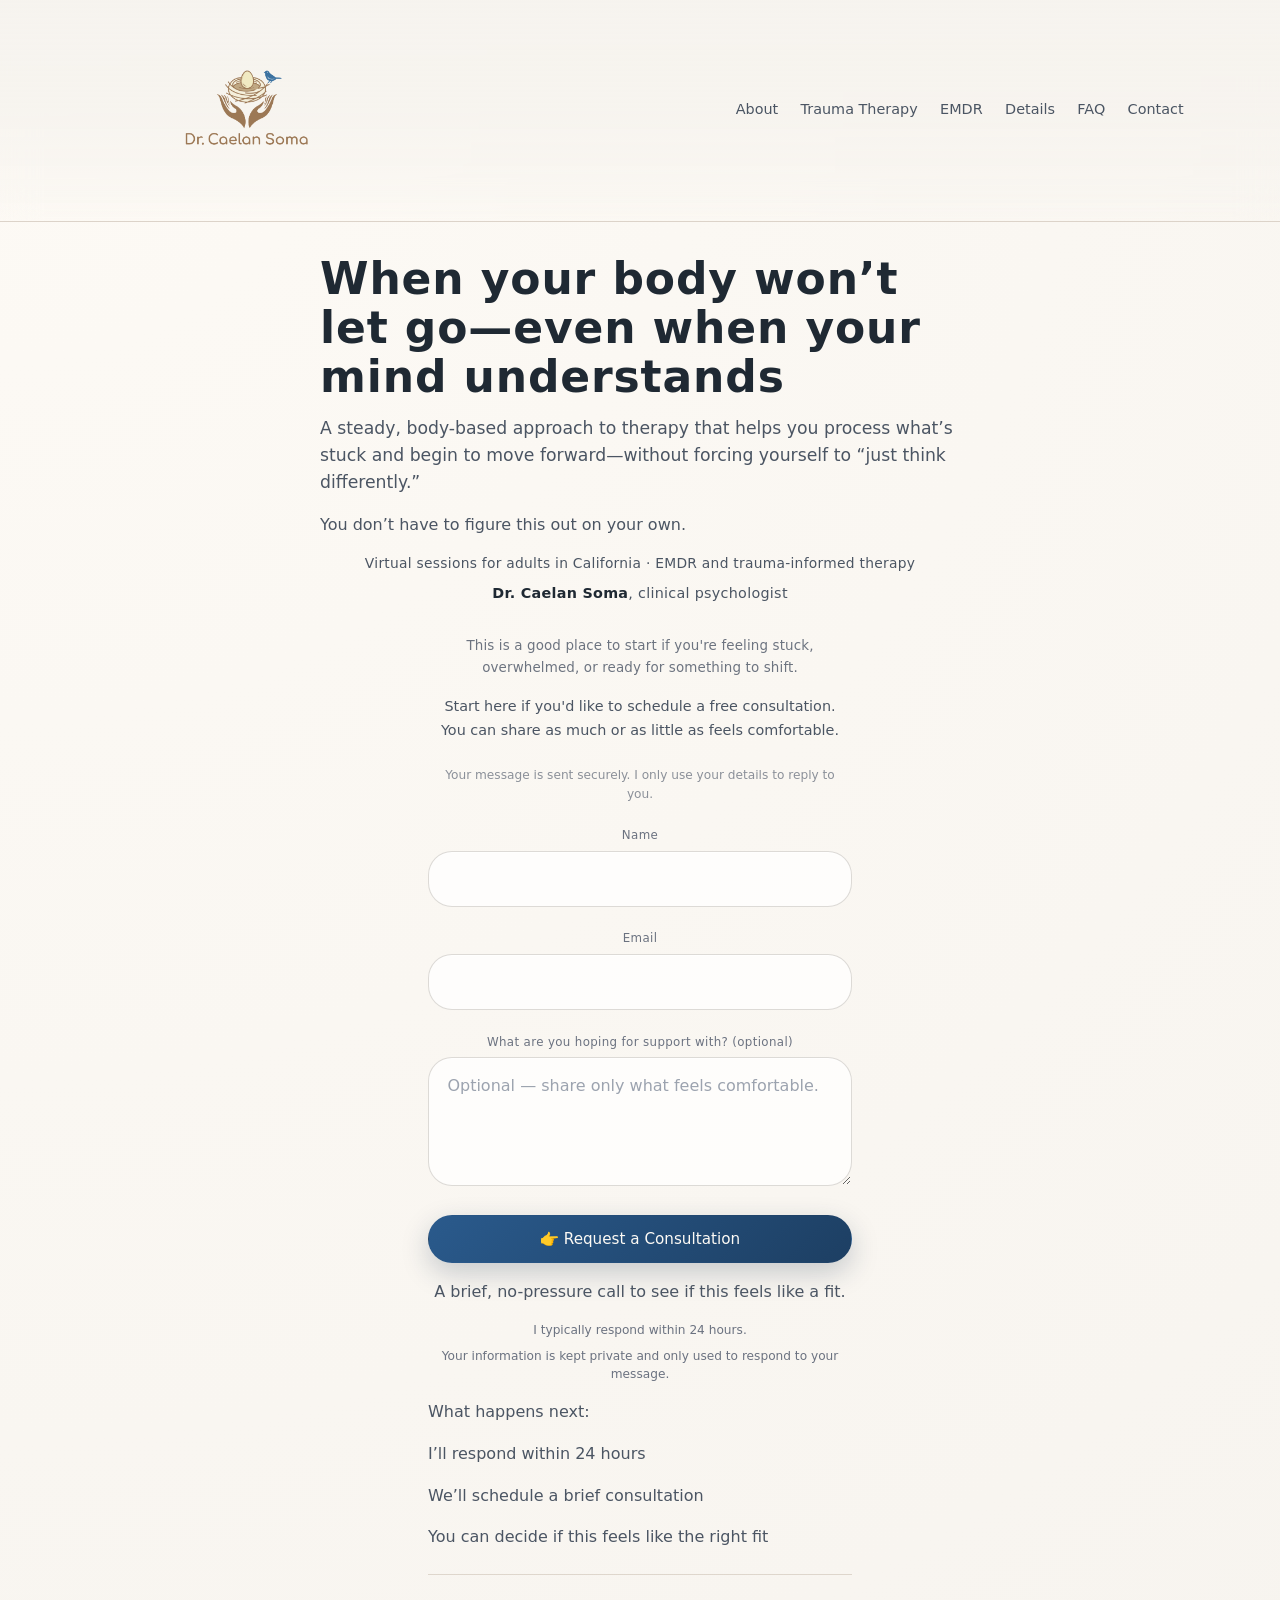
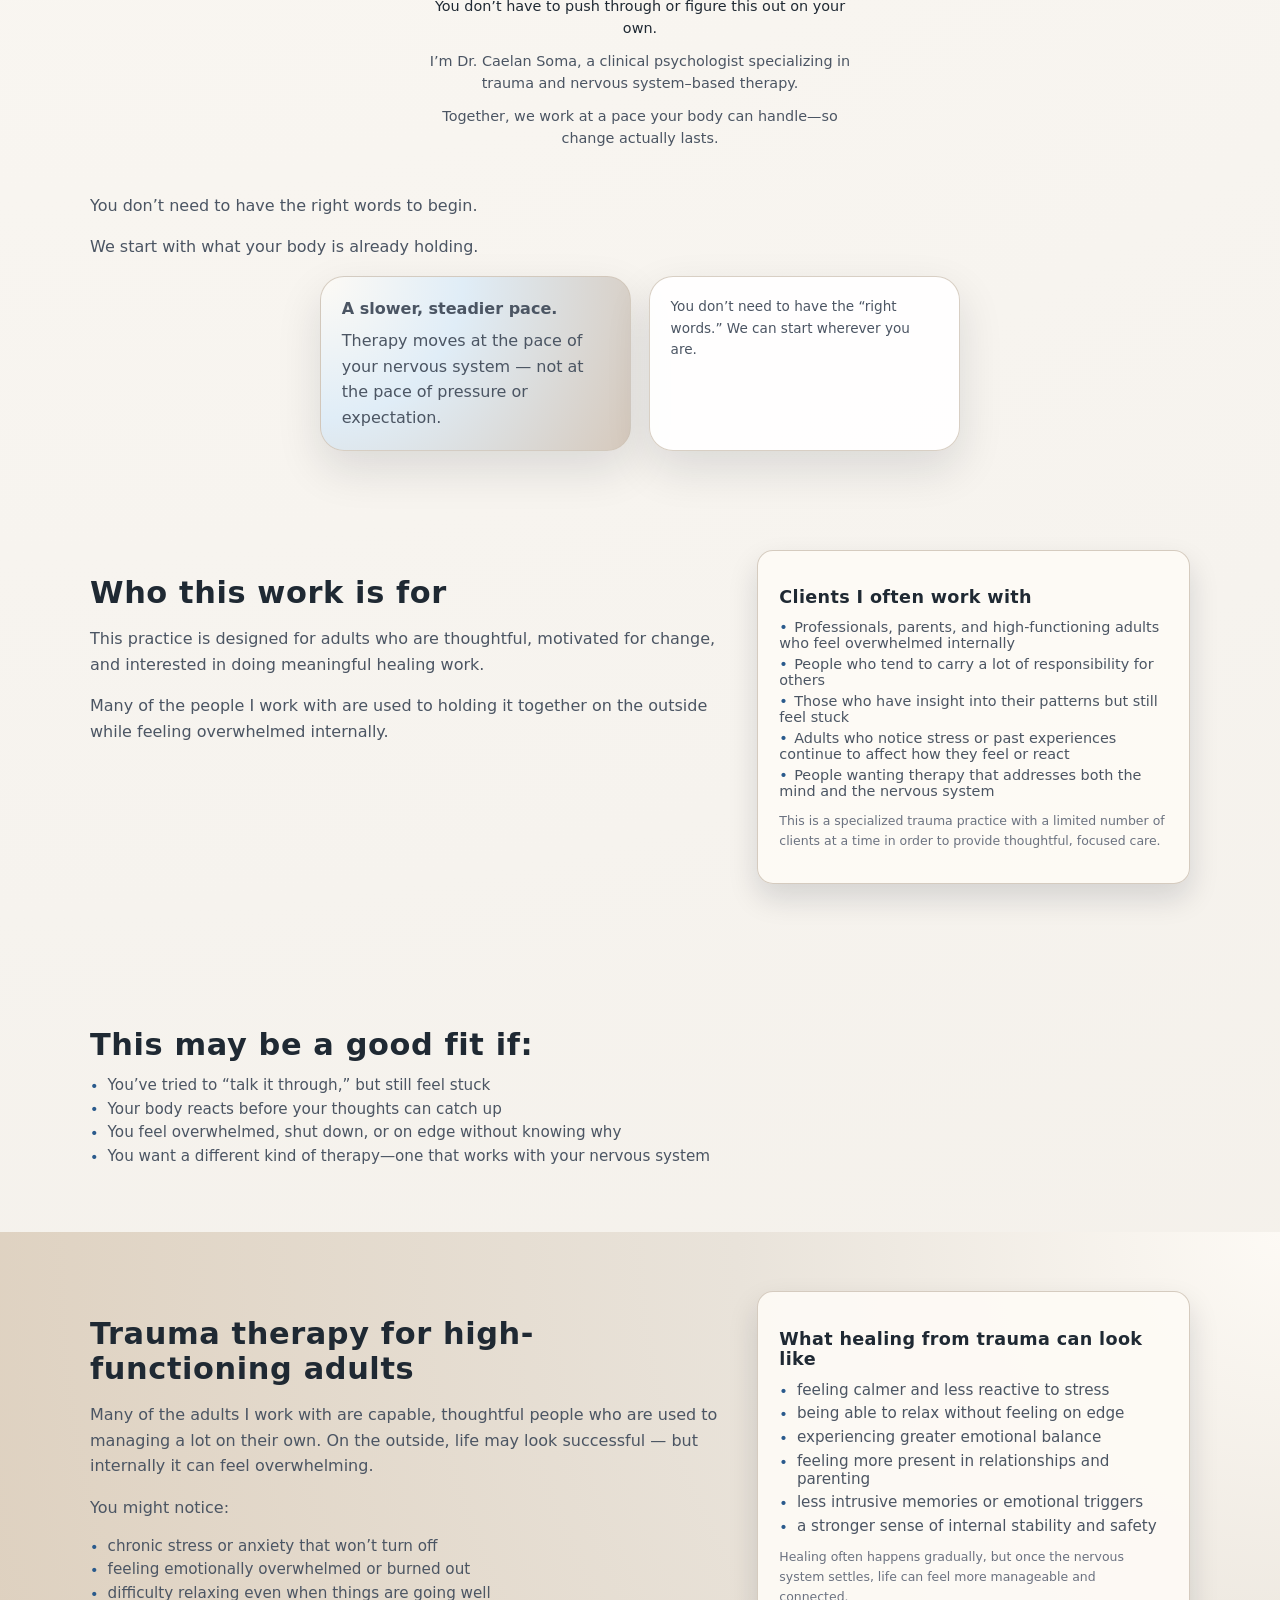
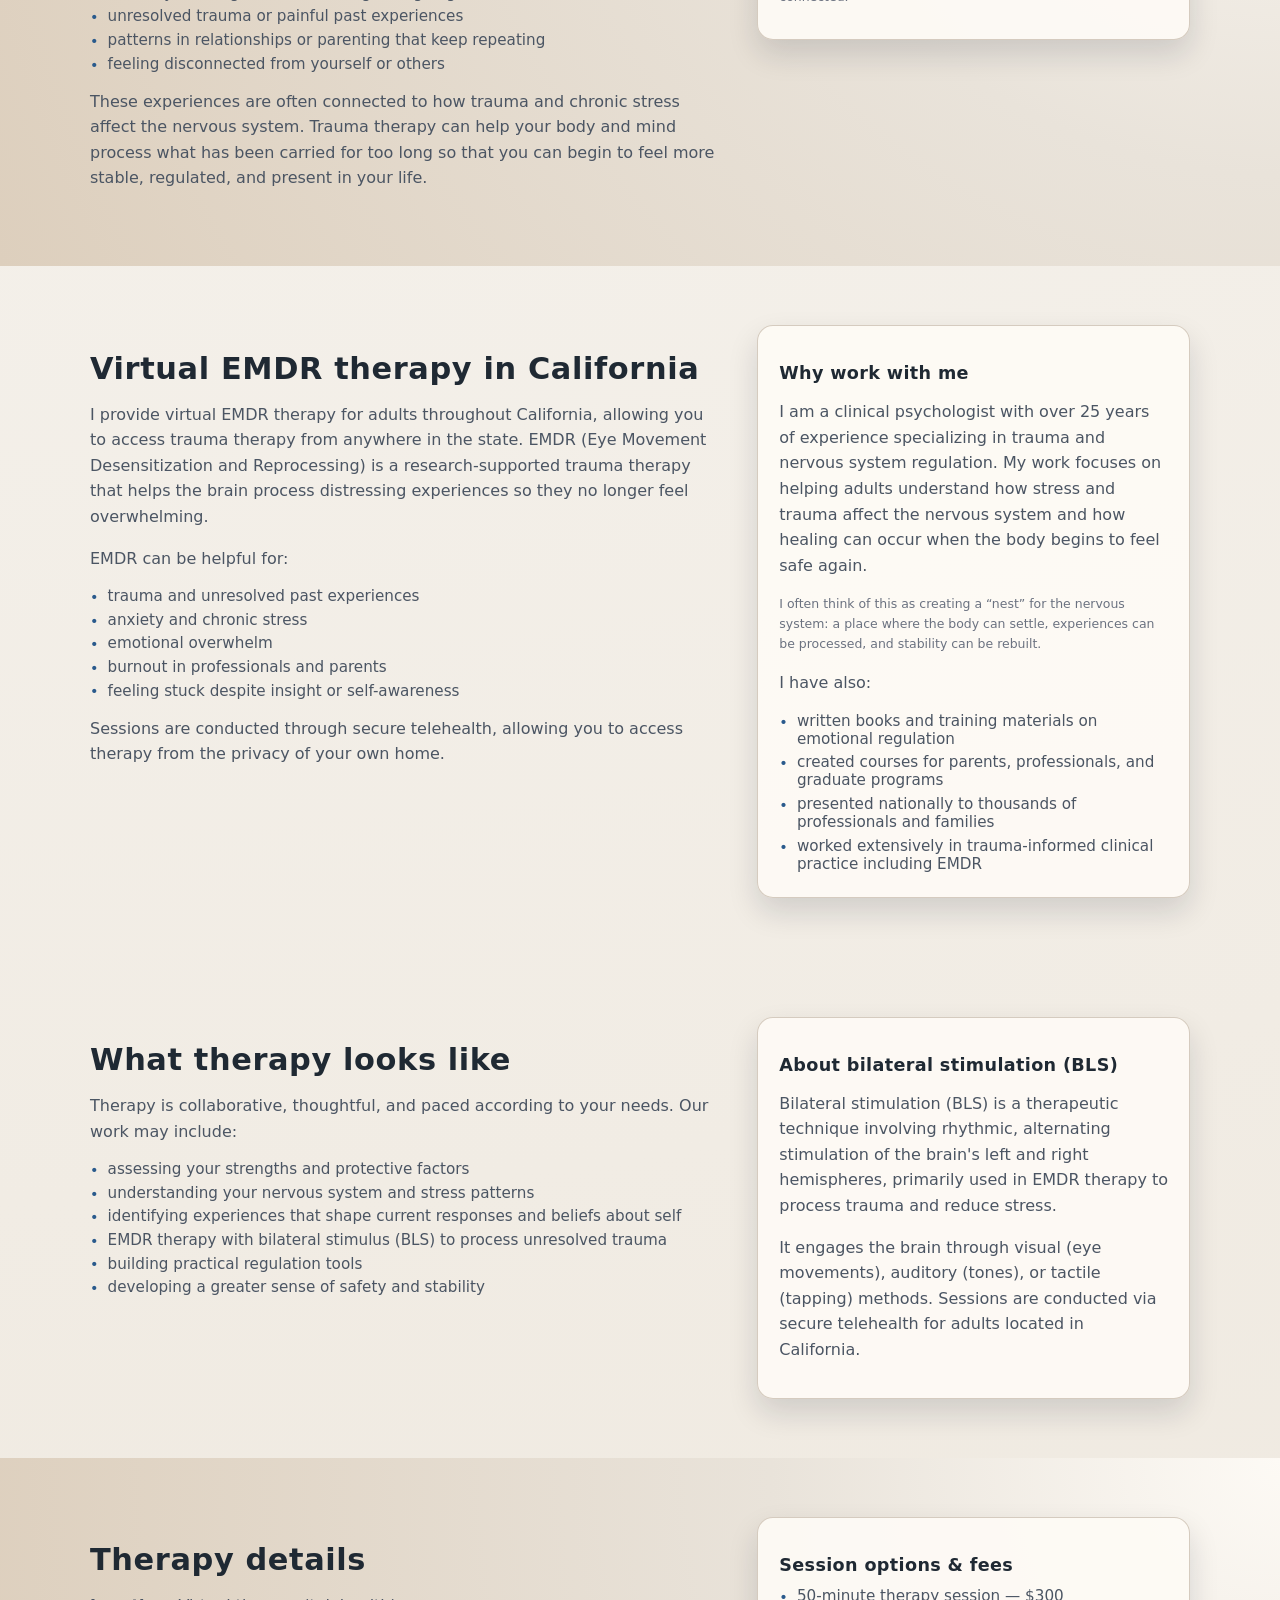
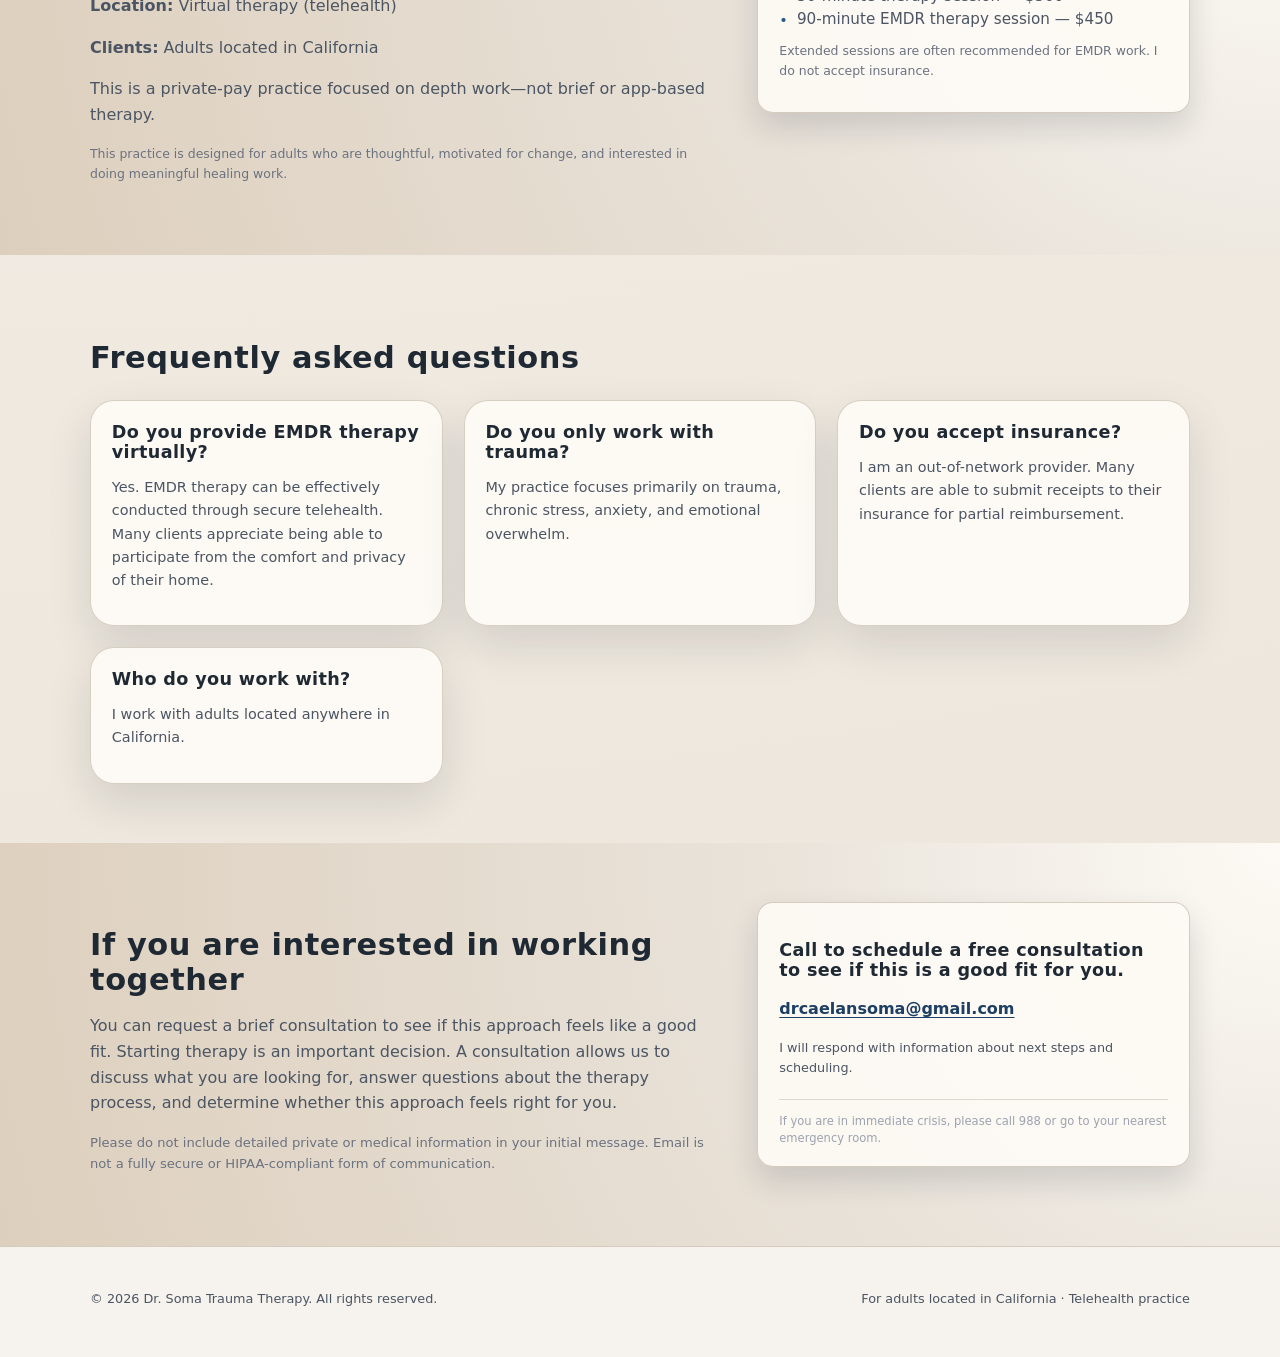
==== commit c81673ca: "Add files via upload" ====
--- a/index.html
+++ b/index.html
@@ -39,11 +39,12 @@
       <section class="hero hero--above-fold" id="top">
         <div class="container hero-inner">
           <div class="hero-text">
-            <h1>When your body won’t let go of what happened</h1>
+            <h1>When your body won’t let go—even when your mind understands</h1>
             <p class="hero-body">
-              A nervous system–based approach to trauma therapy that helps you process and move
-              forward—without forcing yourself to “just think differently.”
-            </p>
+              A steady, body-based approach to therapy that helps you process what’s stuck and begin
+              to move forward—without forcing yourself to “just think differently.”
+            </p>
+            <p class="hero-affirm">You don’t have to figure this out on your own.</p>
             <p class="hero-trust">
               Virtual sessions for adults in California · EMDR and trauma-informed therapy
             </p>
@@ -104,8 +105,11 @@
                     ></textarea>
                   </div>
                   <button type="submit" class="button primary hero-form-submit">
-                    Schedule Your Free Consultation
+                    👉 Request a Consultation
                   </button>
+                  <p class="hero-form-button-note">
+                    A brief, no-pressure call to see if this feels like a fit.
+                  </p>
                   <p id="hero-form-error" class="hero-form-error" hidden role="alert"></p>
                   <div class="hero-form-footer-notes">
                     <p class="hero-form-reassurance">I typically respond within 24 hours.</p>
@@ -129,6 +133,14 @@
                   <a href="mailto:drcaelansoma@gmail.com">drcaelansoma@gmail.com</a>.
                 </p>
               </div>
+              <div class="hero-what-next" aria-label="What happens next">
+                <p class="hero-what-next-title">What happens next:</p>
+                <p class="hero-what-next-item">I’ll respond within 24 hours</p>
+                <p class="hero-what-next-item">We’ll schedule a brief consultation</p>
+                <p class="hero-what-next-item">
+                  You can decide if this feels like the right fit
+                </p>
+              </div>
             </div>
 
             <div class="hero-below-form">
@@ -145,6 +157,15 @@
         </div>
       </section>
 
+      <section class="hero-after-words" aria-label="Starting therapy">
+        <div class="container">
+          <div class="hero-after-words-inner">
+            <p>You don’t need to have the right words to begin.</p>
+            <p>We start with what your body is already holding.</p>
+          </div>
+        </div>
+      </section>
+
       <section class="hero-follow" aria-label="How we work together">
         <div class="container hero-follow-inner">
           <div class="card calm-card">
@@ -169,6 +190,10 @@
             <p>
               This practice is designed for adults who are thoughtful, motivated for change, and
               interested in doing meaningful healing work.
+            </p>
+            <p>
+              Many of the people I work with are used to holding it together on the outside while
+              feeling overwhelmed internally.
             </p>
           </div>
           <div class="summary-card">
@@ -332,6 +357,9 @@
             <h2>Therapy details</h2>
             <p><strong>Location:</strong> Virtual therapy (telehealth)</p>
             <p><strong>Clients:</strong> Adults located in California</p>
+            <p>
+              This is a private-pay practice focused on depth work—not brief or app-based therapy.
+            </p>
             <p class="note small">
               This practice is designed for adults who are thoughtful, motivated for change, and
               interested in doing meaningful healing work.
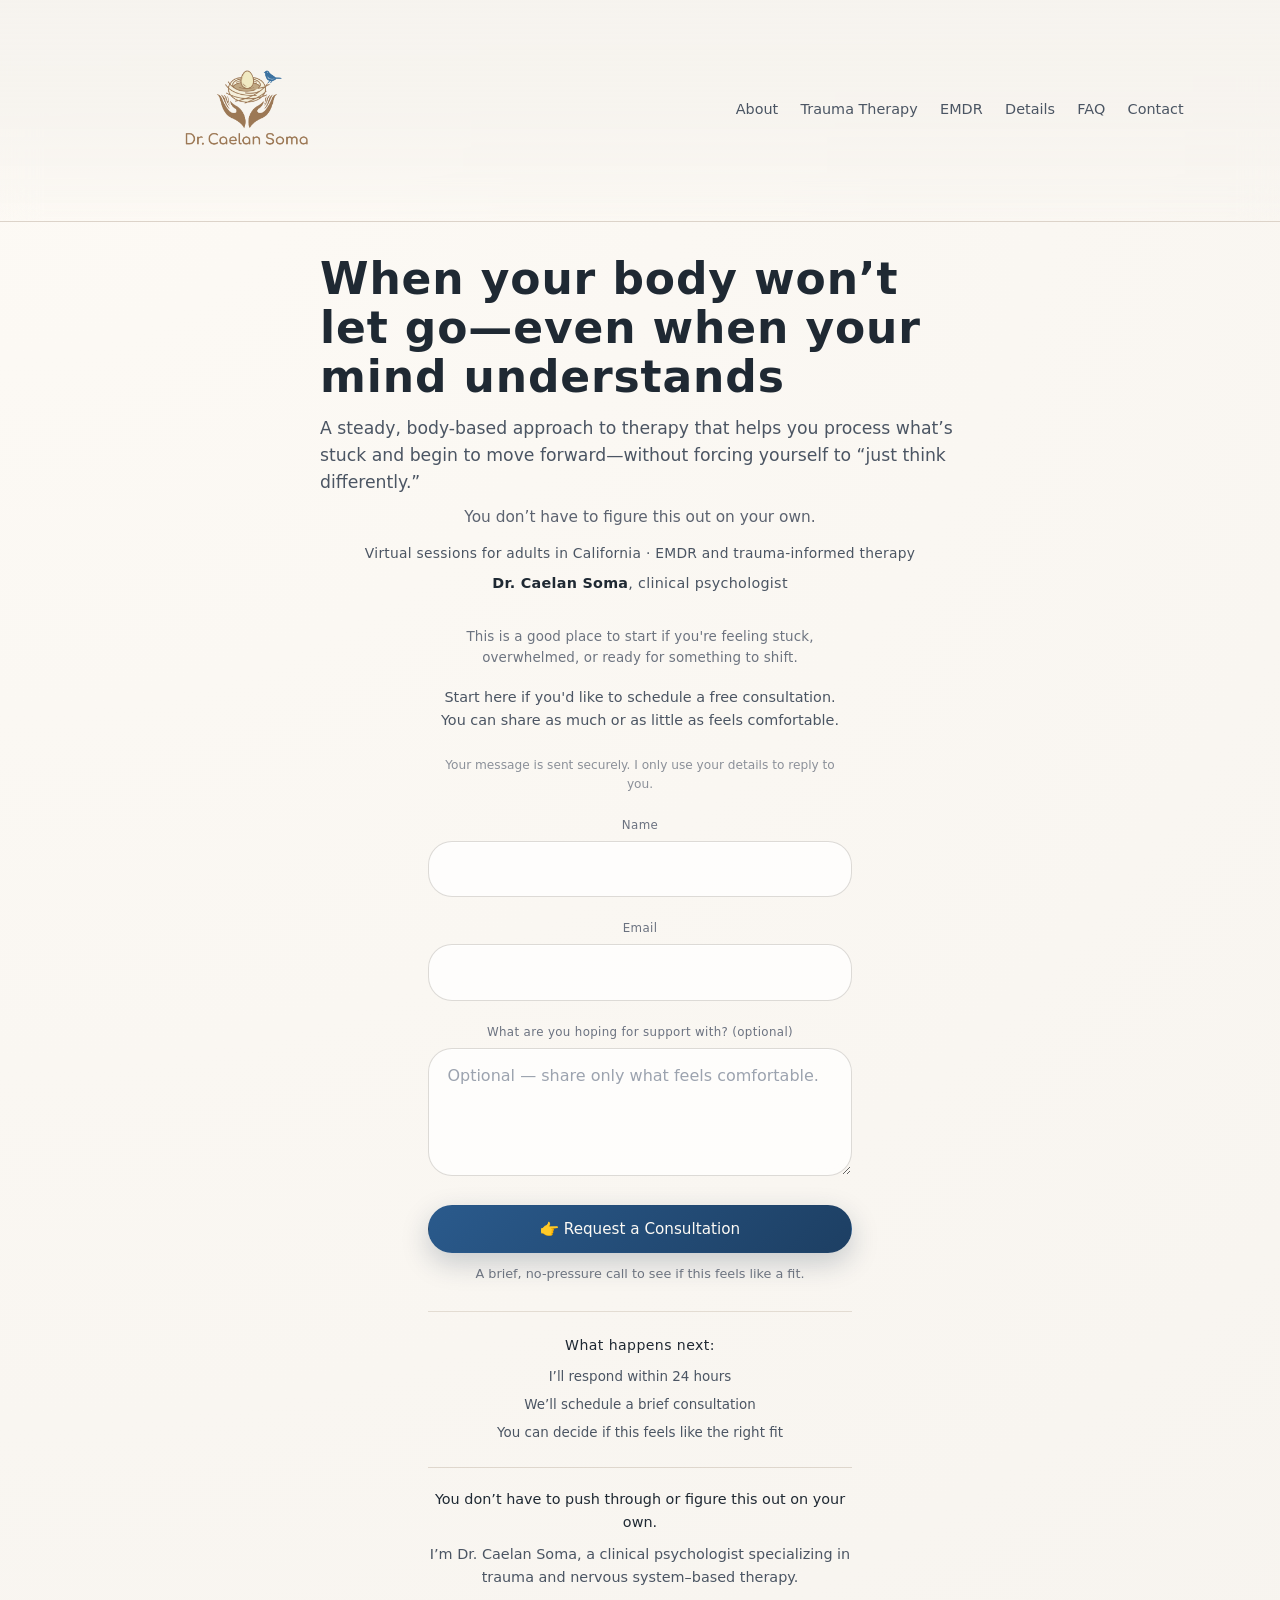
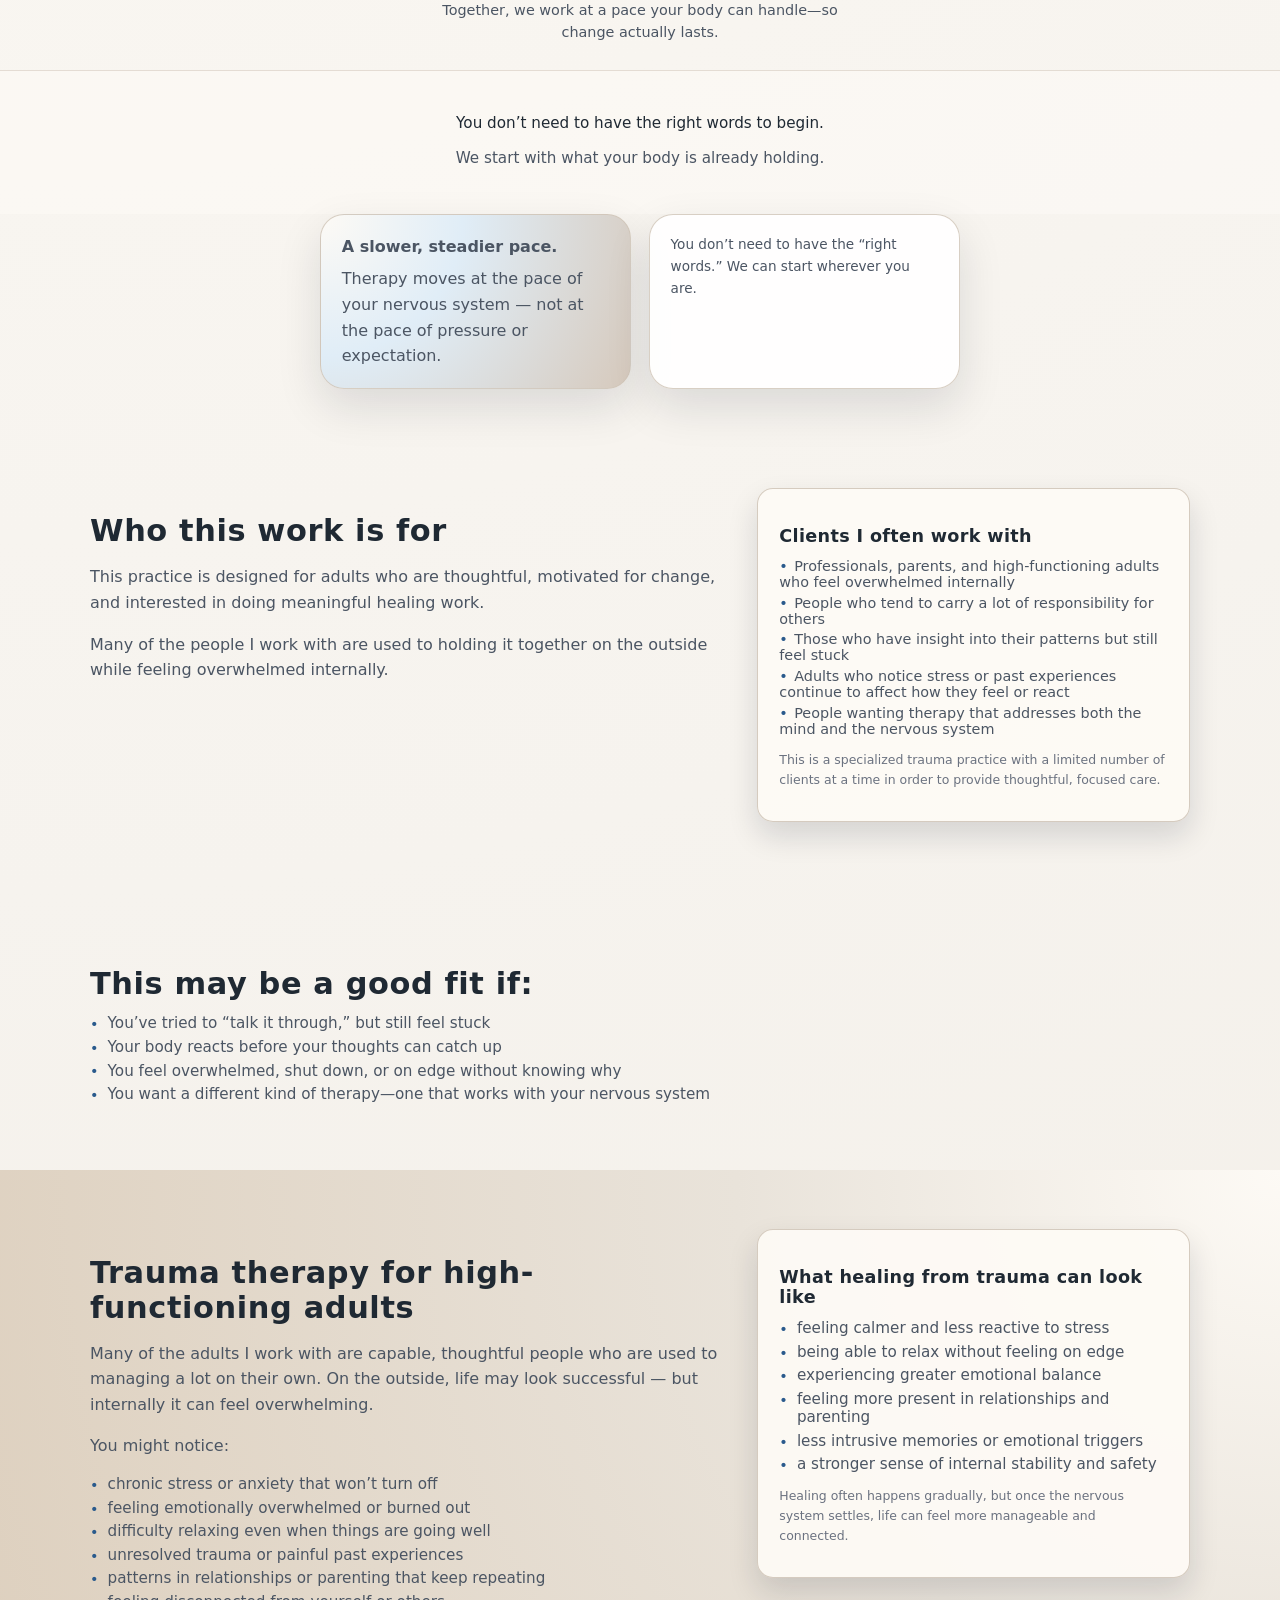
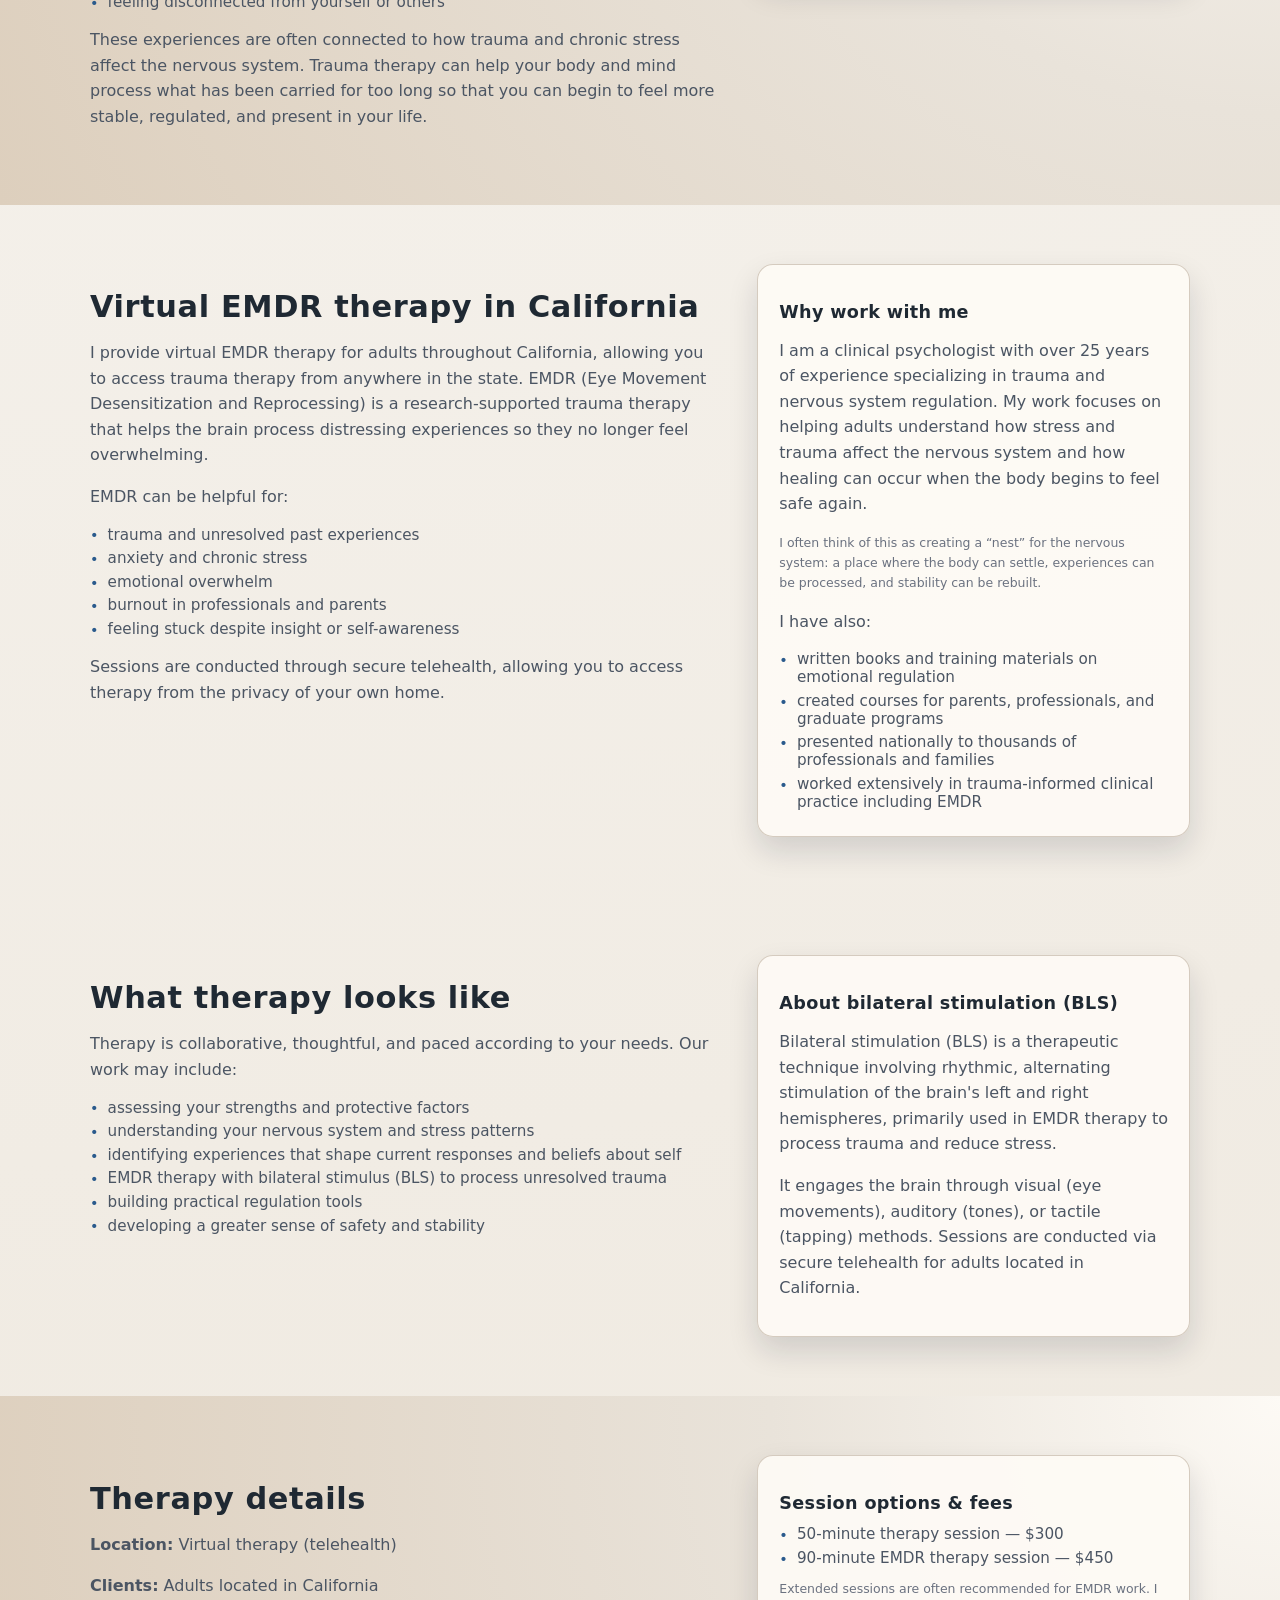
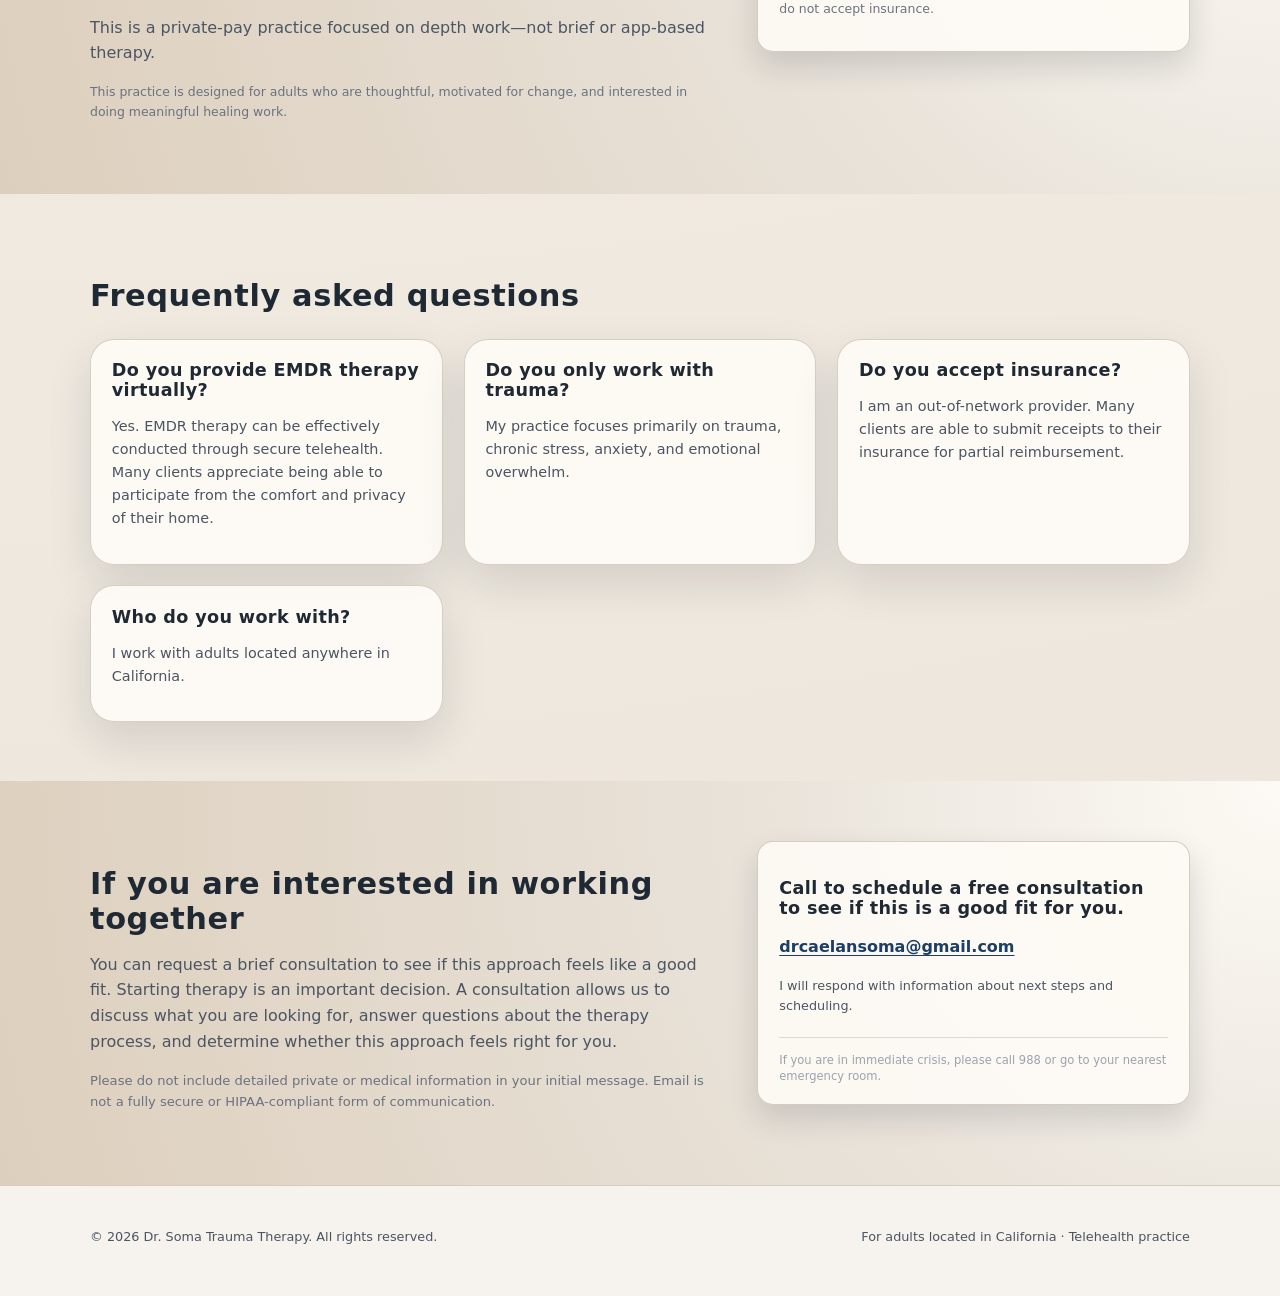
==== commit 569003a8: "Add files via upload" ====
--- a/index.html
+++ b/index.html
@@ -111,12 +111,6 @@
                     A brief, no-pressure call to see if this feels like a fit.
                   </p>
                   <p id="hero-form-error" class="hero-form-error" hidden role="alert"></p>
-                  <div class="hero-form-footer-notes">
-                    <p class="hero-form-reassurance">I typically respond within 24 hours.</p>
-                    <p class="hero-form-reassurance">
-                      Your information is kept private and only used to respond to your message.
-                    </p>
-                  </div>
                 </div>
               </form>
               <div
--- a/styles.css
+++ b/styles.css
@@ -170,6 +170,15 @@
   font-size: clamp(1rem, 1.35vw, 1.125rem);
   line-height: 1.55;
   margin: 0 0 0.65rem;
+}
+
+.hero-affirm {
+  margin: 0 0 0.85rem;
+  font-size: clamp(0.95rem, 1.2vw, 1.05rem);
+  line-height: 1.55;
+  color: #5c6370;
+  text-align: center;
+  font-weight: 500;
 }
 
 .hero-trust {
@@ -345,6 +354,16 @@
   box-shadow: 0 8px 22px rgba(21, 45, 75, 0.2);
 }
 
+.hero-form-button-note {
+  margin: 0.65rem 0 0;
+  padding: 0 0.35rem;
+  font-size: 0.8rem;
+  line-height: 1.5;
+  color: #6d7480;
+  text-align: center;
+  font-weight: 400;
+}
+
 .hero-form-error {
   margin: 0.65rem 0 0;
   padding: 0 0.25rem;
@@ -354,23 +373,6 @@
   text-align: center;
 }
 
-.hero-form-footer-notes {
-  margin-top: 1rem;
-  padding: 0 0.2rem;
-}
-
-.hero-form-footer-notes .hero-form-reassurance {
-  margin: 0;
-  font-size: 0.76rem;
-  line-height: 1.52;
-  color: #6b7280;
-  font-weight: 400;
-}
-
-.hero-form-footer-notes .hero-form-reassurance + .hero-form-reassurance {
-  margin-top: 0.45rem;
-}
-
 .hero-form-success {
   padding: 1.25rem 1rem;
   text-align: center;
@@ -382,6 +384,37 @@
 
 .hero-form-success[hidden] {
   display: none !important;
+}
+
+.hero-what-next {
+  margin-top: 1.75rem;
+  padding-top: 1.35rem;
+  border-top: 1px solid rgba(210, 199, 186, 0.55);
+  text-align: center;
+}
+
+.hero-form-success:not([hidden]) + .hero-what-next {
+  margin-top: 1.25rem;
+  padding-top: 1.25rem;
+}
+
+.hero-what-next-title {
+  margin: 0 0 0.65rem;
+  font-size: 0.88rem;
+  font-weight: 500;
+  letter-spacing: 0.03em;
+  color: var(--text);
+}
+
+.hero-what-next-item {
+  margin: 0 0 0.45rem;
+  font-size: 0.84rem;
+  line-height: 1.55;
+  color: var(--muted-text);
+}
+
+.hero-what-next-item:last-child {
+  margin-bottom: 0;
 }
 
 .hero-form-success-title {
@@ -459,6 +492,34 @@
 
 .fit-section .bulleted {
   margin-top: 0.25rem;
+}
+
+.hero-after-words {
+  padding: 2.5rem 0 2.75rem;
+  border-top: 1px solid rgba(210, 199, 186, 0.55);
+  background: rgba(253, 250, 245, 0.45);
+}
+
+.hero-after-words-inner {
+  max-width: 36rem;
+  margin: 0 auto;
+  text-align: center;
+}
+
+.hero-after-words-inner p {
+  margin: 0 0 0.65rem;
+  font-size: clamp(0.95rem, 1.15vw, 1.06rem);
+  line-height: 1.6;
+  color: var(--muted-text);
+}
+
+.hero-after-words-inner p:first-child {
+  font-weight: 500;
+  color: var(--text);
+}
+
+.hero-after-words-inner p:last-child {
+  margin-bottom: 0;
 }
 
 .hero-follow {
@@ -586,6 +647,10 @@
   align-items: flex-start;
 }
 
+#about .two-column > div:first-child p + p {
+  margin-top: 0.85rem;
+}
+
 .summary-card,
 .contact-card {
   background: rgba(253, 250, 245, 0.95);
@@ -740,6 +805,12 @@
     margin-bottom: 0.6rem;
   }
 
+  .hero-affirm {
+    margin-bottom: 0.75rem;
+    padding: 0 0.2rem;
+    font-size: 0.94rem;
+  }
+
   .hero-trust {
     margin-bottom: 0.4rem;
     padding: 0 0.15rem;
